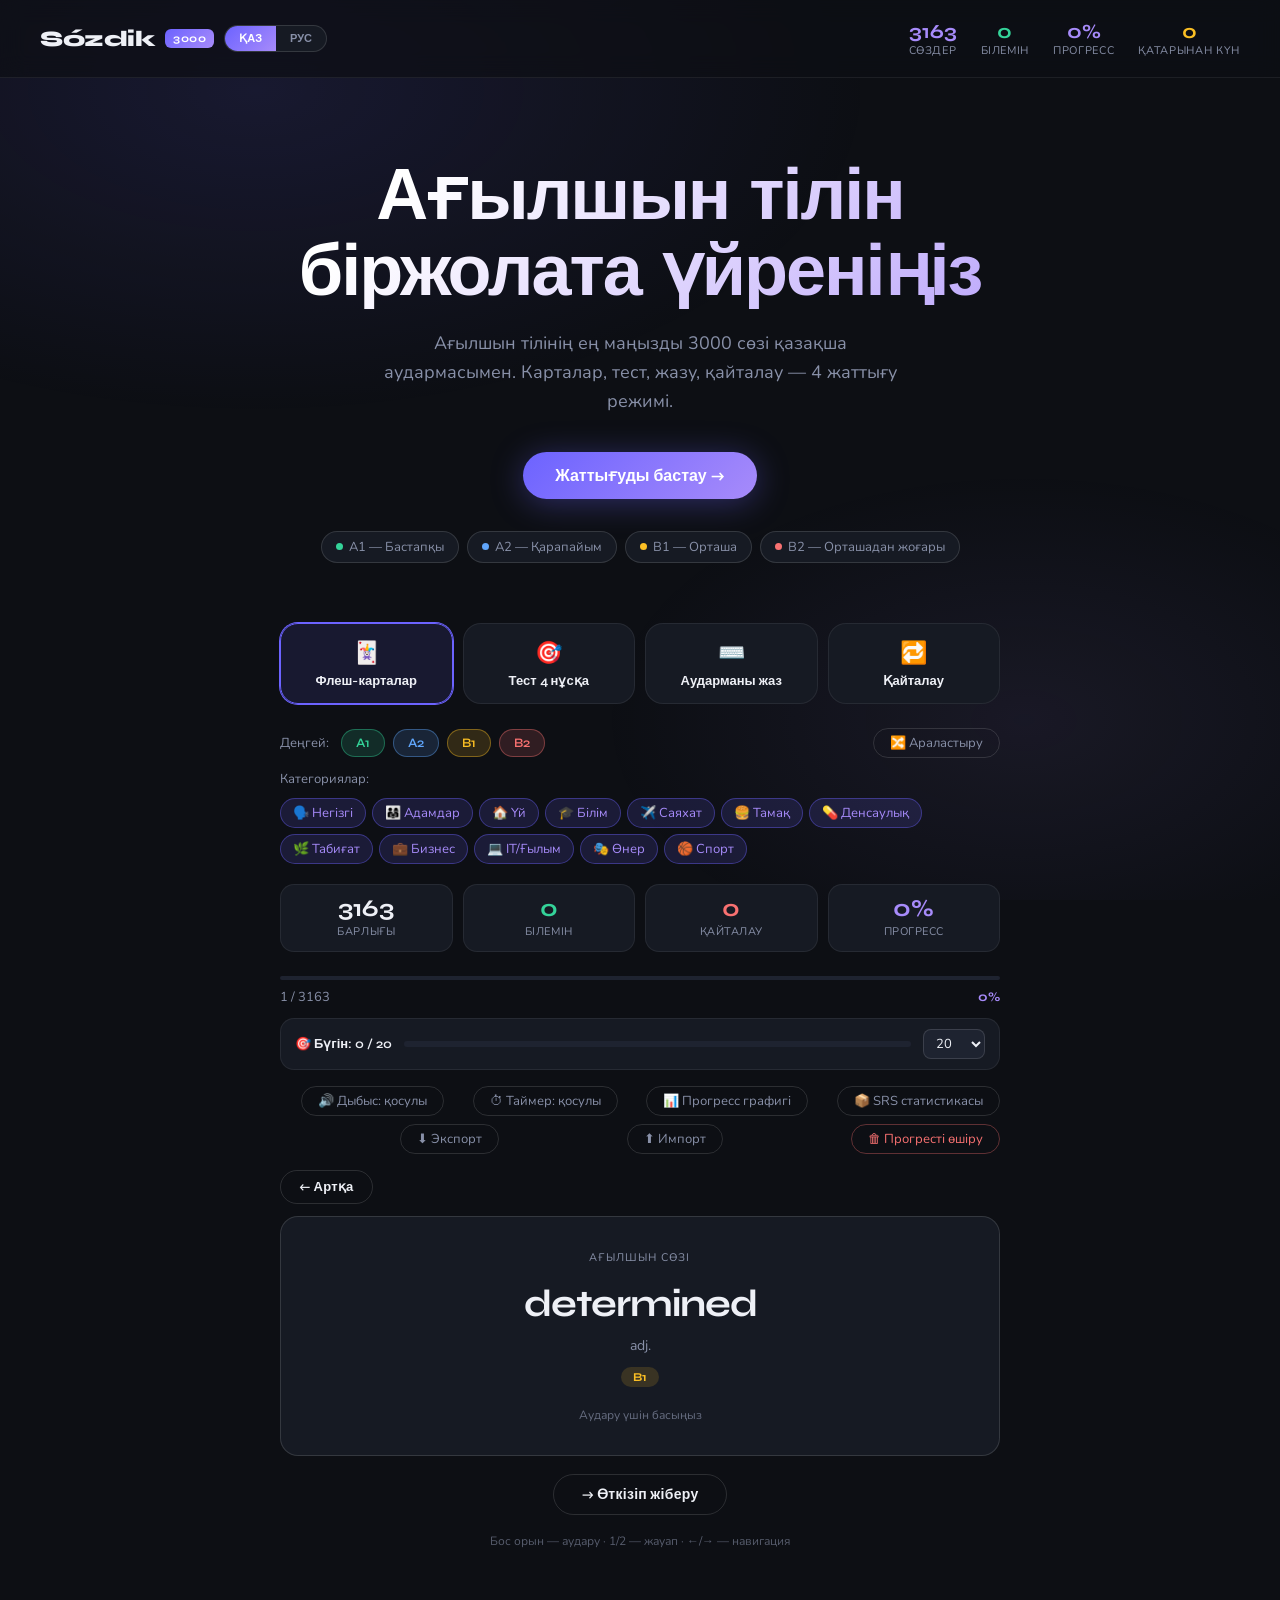
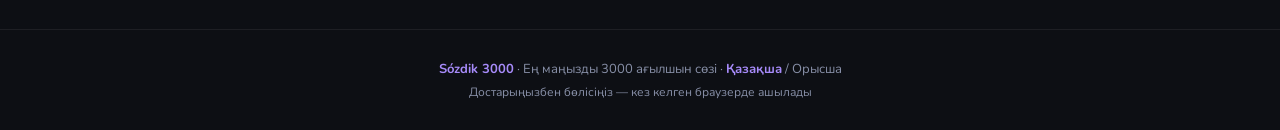
==== index.html @ 192e7ef6 "GitHub Actions CI + SRS статистика - Добавлен CI-workflow (.github/workflows/ci.yml): запуск validat" ====
<!DOCTYPE html>
<html lang="kk">
<head>
<meta charset="UTF-8">
<meta name="viewport" content="width=device-width, initial-scale=1.0">
<title>Sózdik 3000 — Тренажёр английских слов с переводом на казахский и русский</title>
<meta name="description" content="3000 самых важных английских слов с переводом на казахский и русский языки. Бесплатный тренажёр: карточки, тесты, ввод перевода, интервальное повторение. Ағылшын тілін тегін үйреніңіз.">
<meta name="theme-color" content="#0d0f14">
<meta property="og:type" content="website">
<meta property="og:title" content="Sózdik 3000 — тренажёр английских слов">
<meta property="og:description" content="3000 самых важных английских слов с переводом на казахский и русский. Карточки, тесты, ввод, интервальное повторение — бесплатно и в любом браузере.">
<meta property="og:image" content="icons/icon-512.png">
<meta name="twitter:card" content="summary">
<link rel="icon" type="image/svg+xml" href="favicon.svg">
<link rel="apple-touch-icon" href="icons/icon-192.png">
<link rel="manifest" href="manifest.json">
<link rel="preconnect" href="https://fonts.gstatic.com" crossorigin>
<link href="https://fonts.googleapis.com/css2?family=Syne:wght@400;500;600;700;800&family=Nunito:wght@400;500;600;700&display=swap" rel="stylesheet">
<link rel="stylesheet" href="style.css">
</head>
<body>

<header>
  <div style="display:flex;align-items:center;">
    <a href="#" class="logo" onclick="scrollToApp()">
      Sózdik <span class="logo-badge">3000</span>
    </a>
    <div class="lang-switcher">
      <button class="ls-btn active" id="ls-kz" onclick="setAppLang('kz')">ҚАЗ</button>
      <button class="ls-btn" id="ls-ru" onclick="setAppLang('ru')">РУС</button>
    </div>
  </div>
  <div class="header-stats">
    <div class="hstat">
      <div class="hstat-val" id="hs-total">0</div>
      <div class="hstat-label" data-i18n="header_words">Слов</div>
    </div>
    <div class="hstat">
      <div class="hstat-val" style="color:var(--green)" id="hs-known">0</div>
      <div class="hstat-label" data-i18n="header_known">Знаю</div>
    </div>
    <div class="hstat">
      <div class="hstat-val" style="color:var(--accent2)" id="hs-pct">0%</div>
      <div class="hstat-label" data-i18n="header_progress">Прогресс</div>
    </div>
    <div class="hstat">
      <div class="hstat-val" style="color:var(--amber)" id="hs-streak">0🔥</div>
      <div class="hstat-label" data-i18n="header_streak">Дней подряд</div>
    </div>
  </div>
</header>

<section class="hero">
  <h1 data-i18n="hero_title">Выучи английский<br>раз и навсегда</h1>
  <p data-i18n="hero_subtitle">3000 самых важных английских слов с переводом на казахский и русский. Карточки, тесты, ввод, повторение — четыре режима тренировки.</p>
  <a href="#app" class="hero-cta" onclick="document.getElementById('app').scrollIntoView({behavior:'smooth'})" data-i18n="btn_start">
    Начать тренировку →
  </a>
  <div class="hero-chips">
    <div class="chip"><span class="chip-dot" style="background:var(--green)"></span> <span data-i18n="lvl_a1">A1 — Начальный</span></div>
    <div class="chip"><span class="chip-dot" style="background:var(--blue)"></span> <span data-i18n="lvl_a2">A2 — Элементарный</span></div>
    <div class="chip"><span class="chip-dot" style="background:var(--amber)"></span> <span data-i18n="lvl_b1">B1 — Средний</span></div>
    <div class="chip"><span class="chip-dot" style="background:var(--red)"></span> <span data-i18n="lvl_b2">B2 — Выше среднего</span></div>
  </div>
</section>

<div class="app-container" id="app">

  <div class="mode-grid" role="tablist">
    <button class="mode-card active" onclick="setMode('flash')" id="tab-flash" role="tab" aria-selected="true">
      <div class="mode-icon">🃏</div>
      <div class="mode-name" data-i18n="tab_flash">Карточки</div>
    </button>
    <button class="mode-card" onclick="setMode('quiz')" id="tab-quiz" role="tab" aria-selected="false">
      <div class="mode-icon">🎯</div>
      <div class="mode-name" data-i18n="tab_quiz">Тест 4 варианта</div>
    </button>
    <button class="mode-card" onclick="setMode('type')" id="tab-type" role="tab" aria-selected="false">
      <div class="mode-icon">⌨️</div>
      <div class="mode-name" data-i18n="tab_type">Введи перевод</div>
    </button>
    <button class="mode-card" onclick="setMode('review')" id="tab-review" role="tab" aria-selected="false">
      <div class="mode-icon">🔁</div>
      <div class="mode-name" data-i18n="tab_review">Повторение</div>
    </button>
  </div>

  <div class="filter-row" style="margin-bottom: 12px;">
    <span class="filter-label" data-i18n="lbl_level">Уровень:</span>
    <button class="lvl-btn active-A1" id="lbtn-A1" onclick="toggleLevel('A1')">A1</button>
    <button class="lvl-btn active-A2" id="lbtn-A2" onclick="toggleLevel('A2')">A2</button>
    <button class="lvl-btn active-B1" id="lbtn-B1" onclick="toggleLevel('B1')">B1</button>
    <button class="lvl-btn active-B2" id="lbtn-B2" onclick="toggleLevel('B2')">B2</button>
    <button class="shuffle-btn" onclick="shuffleDeck()" data-i18n="btn_shuffle">🔀 Перемешать</button>
  </div>

  <div class="filter-row" id="cat-filters" style="gap:6px">
    <span class="filter-label" data-i18n="lbl_cat" style="width:100%; display:block; margin-bottom: 4px;">Категории:</span>
    <button class="cat-btn active" id="cbtn-cat_core" onclick="toggleCat('cat_core')">🗣️ <span data-i18n="cat_core">Негізгі</span></button>
    <button class="cat-btn active" id="cbtn-cat_people" onclick="toggleCat('cat_people')">👨‍👩‍👧 <span data-i18n="cat_people">Адамдар</span></button>
    <button class="cat-btn active" id="cbtn-cat_home" onclick="toggleCat('cat_home')">🏠 <span data-i18n="cat_home">Үй</span></button>
    <button class="cat-btn active" id="cbtn-cat_edu" onclick="toggleCat('cat_edu')">🎓 <span data-i18n="cat_edu">Білім</span></button>
    <button class="cat-btn active" id="cbtn-cat_travel" onclick="toggleCat('cat_travel')">✈️ <span data-i18n="cat_travel">Саяхат</span></button>
    <button class="cat-btn active" id="cbtn-cat_food" onclick="toggleCat('cat_food')">🍔 <span data-i18n="cat_food">Тамақ</span></button>
    <button class="cat-btn active" id="cbtn-cat_health" onclick="toggleCat('cat_health')">💊 <span data-i18n="cat_health">Здоровье</span></button>
    <button class="cat-btn active" id="cbtn-cat_nature" onclick="toggleCat('cat_nature')">🌿 <span data-i18n="cat_nature">Природа</span></button>
    <button class="cat-btn active" id="cbtn-cat_business" onclick="toggleCat('cat_business')">💼 <span data-i18n="cat_business">Бизнес</span></button>
    <button class="cat-btn active" id="cbtn-cat_tech" onclick="toggleCat('cat_tech')">💻 <span data-i18n="cat_tech">IT</span></button>
    <button class="cat-btn active" id="cbtn-cat_art" onclick="toggleCat('cat_art')">🎭 <span data-i18n="cat_art">Өнер</span></button>
    <button class="cat-btn active" id="cbtn-cat_sport" onclick="toggleCat('cat_sport')">🏀 <span data-i18n="cat_sport">Спорт</span></button>
  </div>

  <div class="stats-bar">
    <div class="stat-box">
      <div class="stat-num" id="s-total">0</div>
      <div class="stat-lbl" data-i18n="stat_total">Всего</div>
    </div>
    <div class="stat-box">
      <div class="stat-num" style="color:var(--green)" id="s-known">0</div>
      <div class="stat-lbl" data-i18n="stat_known">Знаю</div>
    </div>
    <div class="stat-box">
      <div class="stat-num" style="color:var(--red)" id="s-repeat">0</div>
      <div class="stat-lbl" data-i18n="stat_repeat">Повторить</div>
    </div>
    <div class="stat-box">
      <div class="stat-num" style="color:var(--accent2)" id="s-pct">0%</div>
      <div class="stat-lbl" data-i18n="stat_progress">Прогресс</div>
    </div>
  </div>

  <div class="progress-wrap">
    <div class="progress-track"><div class="progress-fill" id="prog" style="width:0%"></div></div>
    <div class="progress-meta">
      <span class="progress-counter" id="counter"></span>
      <span class="progress-pct" id="pct-txt"></span>
    </div>
  </div>

  <div class="goal-bar">
    <span class="goal-label" id="goal-label">🎯 0 / 20</span>
    <div class="goal-track"><div class="goal-fill" id="goal-fill" style="width:0%"></div></div>
    <select class="goal-select" id="goal-select" onchange="setDailyGoal(this.value)">
      <option value="10">10</option>
      <option value="20" selected>20</option>
      <option value="50">50</option>
      <option value="100">100</option>
    </select>
  </div>

  <div style="display:flex;gap:8px;margin-bottom:16px;flex-wrap:wrap;align-items:center">
    <button class="shuffle-btn" onclick="toggleSound()" id="sound-btn">🔊 Звук: вкл</button>
    <button class="shuffle-btn" onclick="toggleTimer()" id="timer-btn">⏱ Таймер: вкл</button>
    <button class="shuffle-btn" onclick="toggleGraph()" id="graph-btn" data-i18n="btn_graph">📊 График прогресса</button>
    <button class="shuffle-btn" onclick="toggleSrsStats()" id="srs-stats-btn" data-i18n="btn_srs_stats">📦 SRS статистика</button>
    <button class="shuffle-btn" onclick="exportProgress()" data-i18n="btn_export">⬇ Экспорт</button>
    <button class="shuffle-btn" onclick="document.getElementById('import-file').click()" data-i18n="btn_import">⬆ Импорт</button>
    <input type="file" id="import-file" accept="application/json,.json" style="display:none" onchange="importProgress(this)">
    <button class="shuffle-btn" onclick="resetProgress()" style="color:var(--red);border-color:rgba(248,113,113,0.35)" data-i18n="btn_reset">🗑 Сбросить прогресс</button>
  </div>

  <div id="srs-stats-area" style="display:none;background:var(--surface);border:1px solid var(--border2);border-radius:var(--card-radius);padding:20px;margin-bottom:16px"></div>

  <div id="graph-area" style="display:none;background:var(--surface);border:1px solid var(--border2);border-radius:var(--card-radius);padding:20px;margin-bottom:16px">
    <div style="font-family:Syne,sans-serif;font-size:15px;font-weight:600;margin-bottom:14px;color:var(--text)" data-i18n="graph_title">📊 График прогресса за 7 дней</div>
    <canvas id="progress-chart" height="120"></canvas>
    <div style="margin-top:14px;display:grid;grid-template-columns:repeat(3,1fr);gap:8px" id="graph-stats"></div>
  </div>

  <div id="main-area" class="fade-up"></div>

</div>

<footer>
  <p><strong>Sózdik 3000</strong> · <span data-i18n="footer_title">3000 самых важных английских слов · Қазақша / Русский</span></p>
  <p style="margin-top:6px;font-size:12px" data-i18n="footer_desc">Делись с друзьями — открывается в любом браузере</p>
</footer>

<script src="data.js"></script>
<script src="app.js"></script>
<script>
// Офлайн-режим (PWA): работает только по https/localhost
if ('serviceWorker' in navigator && location.protocol !== 'file:') {
  navigator.serviceWorker.register('sw.js').catch(() => {});
}
</script>
</body>
</html>
---- style.css ----
:root {
  --bg: #0d0f14;
  --surface: #161a23;
  --surface2: #1e2330;
  --border: rgba(255,255,255,0.07);
  --border2: rgba(255,255,255,0.13);
  --text: #eef0f6;
  --muted: #8890a8;
  --accent: #6c63ff;
  --accent2: #a78bfa;
  --green: #34d399;
  --red: #f87171;
  --amber: #fbbf24;
  --blue: #60a5fa;
  --card-radius: 18px;
}
*, *::before, *::after { box-sizing: border-box; margin: 0; padding: 0; }
html { scroll-behavior: smooth; }
body {
  font-family: 'Nunito', sans-serif;
  background: var(--bg);
  color: var(--text);
  min-height: 100vh;
  overflow-x: hidden;
}

/* BG pattern */
body::before {
  content: '';
  position: fixed;
  inset: 0;
  background:
    radial-gradient(ellipse 80% 60% at 20% 10%, rgba(108,99,255,0.12) 0%, transparent 60%),
    radial-gradient(ellipse 60% 50% at 80% 80%, rgba(167,139,250,0.08) 0%, transparent 55%);
  pointer-events: none;
  z-index: 0;
}

/* HEADER */
header {
  position: relative;
  z-index: 10;
  display: flex;
  align-items: center;
  justify-content: space-between;
  padding: 20px 40px;
  border-bottom: 1px solid var(--border);
  backdrop-filter: blur(12px);
  background: rgba(13,15,20,0.7);
  position: sticky;
  top: 0;
}
.logo {
  font-family: 'Syne', sans-serif;
  font-weight: 800;
  font-size: 22px;
  letter-spacing: -0.5px;
  display: flex;
  align-items: center;
  gap: 10px;
  color: var(--text);
  text-decoration: none;
}
.logo-badge {
  background: linear-gradient(135deg, var(--accent), var(--accent2));
  color: white;
  font-size: 11px;
  font-weight: 700;
  padding: 3px 8px;
  border-radius: 6px;
  letter-spacing: 0.05em;
}
.lang-switcher {
  display: flex;
  background: var(--surface);
  border: 1px solid var(--border2);
  border-radius: 50px;
  overflow: hidden;
  margin-left: 10px;
}
.ls-btn {
  background: transparent;
  border: none;
  color: var(--muted);
  font-family: 'Syne', sans-serif;
  font-size: 11px;
  font-weight: 700;
  padding: 6px 14px;
  cursor: pointer;
  transition: all 0.2s;
}
.ls-btn.active {
  background: linear-gradient(135deg, var(--accent), var(--accent2));
  color: #fff;
}
.header-stats {
  display: flex;
  gap: 24px;
  align-items: center;
}
.hstat {
  text-align: center;
  line-height: 1.2;
}
.hstat-val {
  font-family: 'Syne', sans-serif;
  font-size: 20px;
  font-weight: 700;
  color: var(--accent2);
}
.hstat-label { font-size: 11px; color: var(--muted); text-transform: uppercase; letter-spacing: 0.06em; }

/* HERO */
.hero {
  position: relative;
  z-index: 1;
  text-align: center;
  padding: 80px 24px 60px;
}
.hero h1 {
  font-family: 'Syne', sans-serif;
  font-size: clamp(36px, 7vw, 72px);
  font-weight: 800;
  line-height: 1.05;
  letter-spacing: -2px;
  background: linear-gradient(135deg, #fff 30%, var(--accent2) 100%);
  -webkit-background-clip: text;
  -webkit-text-fill-color: transparent;
  background-clip: text;
  margin-bottom: 20px;
}
.hero p {
  font-size: 18px;
  color: var(--muted);
  max-width: 520px;
  margin: 0 auto 36px;
  line-height: 1.6;
}
.hero-cta {
  display: inline-flex;
  align-items: center;
  gap: 8px;
  background: linear-gradient(135deg, var(--accent), var(--accent2));
  color: white;
  font-family: 'Syne', sans-serif;
  font-weight: 700;
  font-size: 16px;
  padding: 14px 32px;
  border-radius: 50px;
  border: none;
  cursor: pointer;
  transition: transform 0.2s, box-shadow 0.2s;
  text-decoration: none;
  box-shadow: 0 4px 32px rgba(108,99,255,0.35);
}
.hero-cta:hover { transform: translateY(-2px); box-shadow: 0 8px 40px rgba(108,99,255,0.5); }
.hero-chips {
  display: flex;
  justify-content: center;
  gap: 8px;
  flex-wrap: wrap;
  margin-top: 32px;
}
.chip {
  display: inline-flex;
  align-items: center;
  gap: 6px;
  padding: 6px 14px;
  border-radius: 50px;
  border: 1px solid var(--border2);
  font-size: 13px;
  color: var(--muted);
  background: var(--surface);
}
.chip-dot { width: 7px; height: 7px; border-radius: 50%; }

/* MAIN APP */
.app-container {
  position: relative;
  z-index: 1;
  max-width: 760px;
  margin: 0 auto;
  padding: 0 20px 80px;
}

/* MODE SELECTOR */
.mode-grid {
  display: grid;
  grid-template-columns: repeat(4, 1fr);
  gap: 10px;
  margin-bottom: 24px;
}
.mode-card {
  background: var(--surface);
  border: 1px solid var(--border);
  border-radius: var(--card-radius);
  padding: 14px 12px;
  text-align: center;
  cursor: pointer;
  transition: all 0.2s;
  user-select: none;
  font: inherit;
  color: inherit;
}
.mode-card:focus-visible { outline: 2px solid var(--accent); outline-offset: 2px; }
.mode-card:hover { border-color: var(--border2); background: var(--surface2); }
.mode-card.active {
  border-color: var(--accent);
  background: rgba(108,99,255,0.12);
  box-shadow: 0 0 0 1px var(--accent);
}
.mode-icon { font-size: 22px; margin-bottom: 6px; }
.mode-name {
  font-family: 'Syne', sans-serif;
  font-size: 13px;
  font-weight: 600;
  color: var(--text);
  line-height: 1.2;
}

/* FILTERS */
.filter-row {
  display: flex;
  align-items: center;
  gap: 8px;
  flex-wrap: wrap;
  margin-bottom: 20px;
}
.filter-label { font-size: 13px; color: var(--muted); margin-right: 4px; }
.lvl-btn {
  padding: 5px 14px;
  border-radius: 50px;
  border: 1px solid var(--border2);
  font-size: 13px;
  font-weight: 600;
  font-family: 'Syne', sans-serif;
  cursor: pointer;
  background: transparent;
  color: var(--muted);
  transition: all 0.2s;
}
.lvl-btn.active-A1 { background: rgba(52,211,153,0.15); color: var(--green); border-color: rgba(52,211,153,0.4); }
.lvl-btn.active-A2 { background: rgba(96,165,250,0.15); color: var(--blue); border-color: rgba(96,165,250,0.4); }
.lvl-btn.active-B1 { background: rgba(251,191,36,0.15); color: var(--amber); border-color: rgba(251,191,36,0.4); }
.lvl-btn.active-B2 { background: rgba(248,113,113,0.15); color: var(--red); border-color: rgba(248,113,113,0.4); }
.cat-btn {
  padding: 5px 12px;
  border-radius: 50px;
  border: 1px solid var(--border2);
  font-size: 13px;
  font-family: 'Nunito', sans-serif;
  cursor: pointer;
  background: transparent;
  color: var(--muted);
  transition: all 0.2s;
}
.cat-btn.active {
  background: rgba(108,99,255,0.15);
  color: var(--accent2);
  border-color: rgba(108,99,255,0.4);
}
.cat-btn:hover { background: var(--surface2); }

.shuffle-btn {
  margin-left: auto;
  padding: 5px 16px;
  border-radius: 50px;
  border: 1px solid var(--border2);
  font-size: 13px;
  cursor: pointer;
  background: transparent;
  color: var(--muted);
  transition: all 0.2s;
  font-family: 'Nunito', sans-serif;
}
.shuffle-btn:hover { background: var(--surface2); color: var(--text); }

/* PROGRESS */
.progress-wrap { margin-bottom: 12px; }
.progress-track { height: 4px; background: var(--surface2); border-radius: 2px; overflow: hidden; }
.progress-fill { height: 100%; background: linear-gradient(90deg, var(--accent), var(--accent2)); border-radius: 2px; transition: width 0.4s ease; }
.progress-meta { display: flex; justify-content: space-between; align-items: center; margin-top: 8px; }
.progress-counter { font-size: 13px; color: var(--muted); }
.progress-pct { font-family: 'Syne', sans-serif; font-size: 13px; font-weight: 700; color: var(--accent2); }

/* ДНЕВНАЯ ЦЕЛЬ */
.goal-bar {
  display: flex;
  align-items: center;
  gap: 12px;
  background: var(--surface);
  border: 1px solid var(--border);
  border-radius: 14px;
  padding: 10px 14px;
  margin-bottom: 16px;
}
.goal-label {
  font-family: 'Syne', sans-serif;
  font-size: 13px;
  font-weight: 600;
  white-space: nowrap;
}
.goal-track {
  flex: 1;
  height: 6px;
  background: var(--surface2);
  border-radius: 3px;
  overflow: hidden;
}
.goal-fill {
  height: 100%;
  background: linear-gradient(90deg, var(--amber), var(--accent2));
  border-radius: 3px;
  transition: width 0.4s ease;
}
.goal-fill.done { background: linear-gradient(90deg, var(--green), var(--accent2)); }
.goal-select {
  background: var(--surface2);
  border: 1px solid var(--border2);
  border-radius: 8px;
  color: var(--text);
  font-family: 'Nunito', sans-serif;
  font-size: 13px;
  padding: 4px 8px;
  cursor: pointer;
}

/* STATS BAR */
.stats-bar {
  display: grid;
  grid-template-columns: repeat(4, 1fr);
  gap: 10px;
  margin-bottom: 24px;
}
.stat-box {
  background: var(--surface);
  border: 1px solid var(--border);
  border-radius: 14px;
  padding: 12px;
  text-align: center;
}
.stat-num { font-family: 'Syne', sans-serif; font-size: 24px; font-weight: 700; line-height: 1; }
.stat-lbl { font-size: 11px; color: var(--muted); margin-top: 3px; text-transform: uppercase; letter-spacing: 0.05em; }

/* FLASHCARD */
.card-scene { perspective: 1200px; margin-bottom: 18px; min-height: 240px; }
.card-inner {
  position: relative;
  width: 100%;
  min-height: 240px;
  transform-style: preserve-3d;
  transition: transform 0.5s cubic-bezier(.4,0,.2,1);
  cursor: pointer;
}
.card-inner.flipped { transform: rotateY(180deg); }
.card-face {
  position: absolute;
  inset: 0;
  border-radius: var(--card-radius);
  border: 1px solid var(--border2);
  display: flex;
  flex-direction: column;
  align-items: center;
  justify-content: center;
  padding: 36px 32px;
  text-align: center;
  backface-visibility: hidden;
  -webkit-backface-visibility: hidden;
  min-height: 240px;
}
.card-front-face {
  background: var(--surface);
}
.card-back-face {
  background: var(--surface2);
  transform: rotateY(180deg);
}
.card-eyebrow { font-size: 11px; letter-spacing: 0.1em; text-transform: uppercase; color: var(--muted); margin-bottom: 16px; }
.card-word-main { font-family: 'Syne', sans-serif; font-size: 38px; font-weight: 700; color: var(--text); margin-bottom: 10px; letter-spacing: -1px; }
.card-pos-tag { font-size: 14px; color: var(--muted); margin-bottom: 12px; }
.level-pill {
  display: inline-block;
  padding: 3px 12px;
  border-radius: 50px;
  font-size: 12px;
  font-weight: 700;
  font-family: 'Syne', sans-serif;
}
.lp-A1 { background: rgba(52,211,153,0.15); color: var(--green); }
.lp-A2 { background: rgba(96,165,250,0.15); color: var(--blue); }
.lp-B1 { background: rgba(251,191,36,0.15); color: var(--amber); }
.lp-B2 { background: rgba(248,113,113,0.15); color: var(--red); }
.card-hint { font-size: 12px; color: var(--muted); margin-top: 20px; opacity: 0.7; }
.card-translation { font-family: 'Syne', sans-serif; font-size: 30px; font-weight: 600; color: var(--accent2); margin-bottom: 10px; }

/* ACTIONS */
.card-actions { display: flex; gap: 10px; justify-content: center; margin-bottom: 18px; }
.act-btn {
  padding: 11px 28px;
  border-radius: 50px;
  border: 1px solid var(--border2);
  font-family: 'Syne', sans-serif;
  font-size: 14px;
  font-weight: 600;
  cursor: pointer;
  background: transparent;
  color: var(--text);
  transition: all 0.2s;
  letter-spacing: 0.02em;
}
.act-btn:hover { background: var(--surface2); }
.act-btn.btn-know { background: rgba(52,211,153,0.12); color: var(--green); border-color: rgba(52,211,153,0.35); }
.act-btn.btn-know:hover { background: rgba(52,211,153,0.22); }
.act-btn.btn-repeat { background: rgba(248,113,113,0.12); color: var(--red); border-color: rgba(248,113,113,0.35); }
.act-btn.btn-repeat:hover { background: rgba(248,113,113,0.22); }
.act-btn.btn-next { background: rgba(108,99,255,0.15); color: var(--accent2); border-color: rgba(108,99,255,0.4); }
.act-btn.btn-next:hover { background: rgba(108,99,255,0.25); }

/* QUIZ */
.quiz-panel {
  background: var(--surface);
  border: 1px solid var(--border2);
  border-radius: var(--card-radius);
  padding: 32px;
  margin-bottom: 18px;
}
.quiz-eyebrow { font-size: 11px; letter-spacing: 0.1em; text-transform: uppercase; color: var(--muted); margin-bottom: 12px; }
.quiz-q { font-family: 'Syne', sans-serif; font-size: 28px; font-weight: 700; color: var(--text); margin-bottom: 8px; letter-spacing: -0.5px; }
.quiz-meta { font-size: 13px; color: var(--muted); margin-bottom: 28px; }
.quiz-opts { display: grid; grid-template-columns: 1fr 1fr; gap: 10px; }
.opt-btn {
  padding: 14px 18px;
  border-radius: 14px;
  border: 1px solid var(--border2);
  background: var(--surface2);
  color: var(--text);
  font-size: 15px;
  font-family: 'Nunito', sans-serif;
  cursor: pointer;
  text-align: left;
  transition: all 0.18s;
  line-height: 1.3;
}
.opt-btn:hover:not([disabled]) { border-color: var(--accent); background: rgba(108,99,255,0.1); }
.opt-btn.correct { background: rgba(52,211,153,0.15); border-color: var(--green); color: var(--green); }
.opt-btn.wrong { background: rgba(248,113,113,0.15); border-color: var(--red); color: var(--red); }
.opt-btn[disabled] { cursor: default; }

/* TYPE */
.type-panel {
  background: var(--surface);
  border: 1px solid var(--border2);
  border-radius: var(--card-radius);
  padding: 32px;
  margin-bottom: 18px;
  text-align: center;
}
.type-input {
  width: 100%;
  padding: 14px 20px;
  border-radius: 14px;
  border: 1px solid var(--border2);
  background: var(--surface2);
  color: var(--text);
  font-size: 18px;
  font-family: 'Syne', sans-serif;
  font-weight: 600;
  text-align: center;
  outline: none;
  transition: border-color 0.2s;
  margin-top: 20px;
}
.type-input:focus { border-color: var(--accent); }
.type-input:disabled { opacity: 0.6; cursor: default; }
.type-feedback { margin-top: 14px; font-size: 16px; font-weight: 600; min-height: 24px; font-family: 'Syne', sans-serif; }

/* RESULTS */
.result-panel {
  background: var(--surface);
  border: 1px solid var(--border2);
  border-radius: var(--card-radius);
  padding: 48px 32px;
  text-align: center;
  margin-bottom: 18px;
}
.result-score {
  font-family: 'Syne', sans-serif;
  font-size: 72px;
  font-weight: 800;
  background: linear-gradient(135deg, var(--green), var(--accent2));
  -webkit-background-clip: text;
  -webkit-text-fill-color: transparent;
  background-clip: text;
  line-height: 1;
  margin-bottom: 8px;
}
.result-title { font-family: 'Syne', sans-serif; font-size: 22px; font-weight: 700; margin-bottom: 8px; }
.result-sub { color: var(--muted); font-size: 15px; margin-bottom: 28px; }

/* EMPTY */
.empty-state { text-align: center; padding: 60px 20px; color: var(--muted); font-size: 16px; }

/* Подсказка клавиатурных сокращений (скрыта на сенсорных устройствах) */
.kbd-hint { text-align: center; font-size: 12px; color: var(--muted); opacity: 0.6; margin-top: 4px; }
@media (hover: none) { .kbd-hint { display: none; } }

/* FOOTER */
footer {
  position: relative;
  z-index: 1;
  text-align: center;
  padding: 30px;
  border-top: 1px solid var(--border);
  color: var(--muted);
  font-size: 13px;
}
footer strong { color: var(--accent2); }

/* RESPONSIVE */
@media(max-width: 600px) {
  header { padding: 14px 20px; flex-wrap: wrap; gap: 12px; justify-content: center; }
  .header-stats { gap: 14px; width: 100%; justify-content: center; }
  .hstat-val { font-size: 16px; }
  .hero { padding: 48px 20px 40px; }
  .mode-grid { grid-template-columns: repeat(2,1fr); }
  .quiz-opts { grid-template-columns: 1fr; }
  .stats-bar { grid-template-columns: repeat(2,1fr); }
  .card-word-main { font-size: 28px; }
  .quiz-q { font-size: 22px; }
}

/* SRS STATISTICS PANEL */
.srs-title {
  font-family: 'Syne', sans-serif;
  font-size: 15px;
  font-weight: 600;
  margin-bottom: 16px;
  color: var(--text);
}
.srs-boxes { display: flex; flex-direction: column; gap: 7px; margin-bottom: 18px; }
.srs-box-row { display: grid; grid-template-columns: 220px 1fr 48px; align-items: center; gap: 10px; }
.srs-box-label { font-size: 12px; color: var(--muted); white-space: nowrap; overflow: hidden; text-overflow: ellipsis; }
.srs-box-bar-wrap { background: rgba(255,255,255,0.06); border-radius: 4px; height: 8px; overflow: hidden; }
.srs-box-bar { height: 100%; border-radius: 4px; transition: width 0.5s ease; }
.srs-box-count { font-size: 12px; font-weight: 600; text-align: right; font-family: 'Syne', sans-serif; }
.srs-grid { display: grid; grid-template-columns: 1fr auto; gap: 16px; align-items: start; }
.srs-section { background: var(--surface2); border-radius: 10px; padding: 14px; }
.srs-section-title { font-size: 11px; text-transform: uppercase; letter-spacing: 0.07em; color: var(--muted); margin-bottom: 10px; }
.srs-due-row { display: flex; gap: 12px; }
.srs-due-cell { text-align: center; flex: 1; }
.srs-due-num { font-family: 'Syne', sans-serif; font-size: 22px; font-weight: 700; line-height: 1; }
.srs-due-lbl { font-size: 11px; color: var(--muted); margin-top: 3px; }
.srs-velocity { display: flex; align-items: baseline; gap: 6px; margin-top: 4px; }
.srs-vel-num { font-family: 'Syne', sans-serif; font-size: 32px; font-weight: 800; color: var(--accent2); line-height: 1; }
.srs-vel-unit { font-size: 13px; color: var(--muted); }
@media(max-width: 600px) {
  .srs-box-row { grid-template-columns: 140px 1fr 40px; }
  .srs-grid { grid-template-columns: 1fr; }
}

/* Animations */
@keyframes fadeUp {
  from { opacity: 0; transform: translateY(16px); }
  to { opacity: 1; transform: translateY(0); }
}
.fade-up { animation: fadeUp 0.4s ease both; }
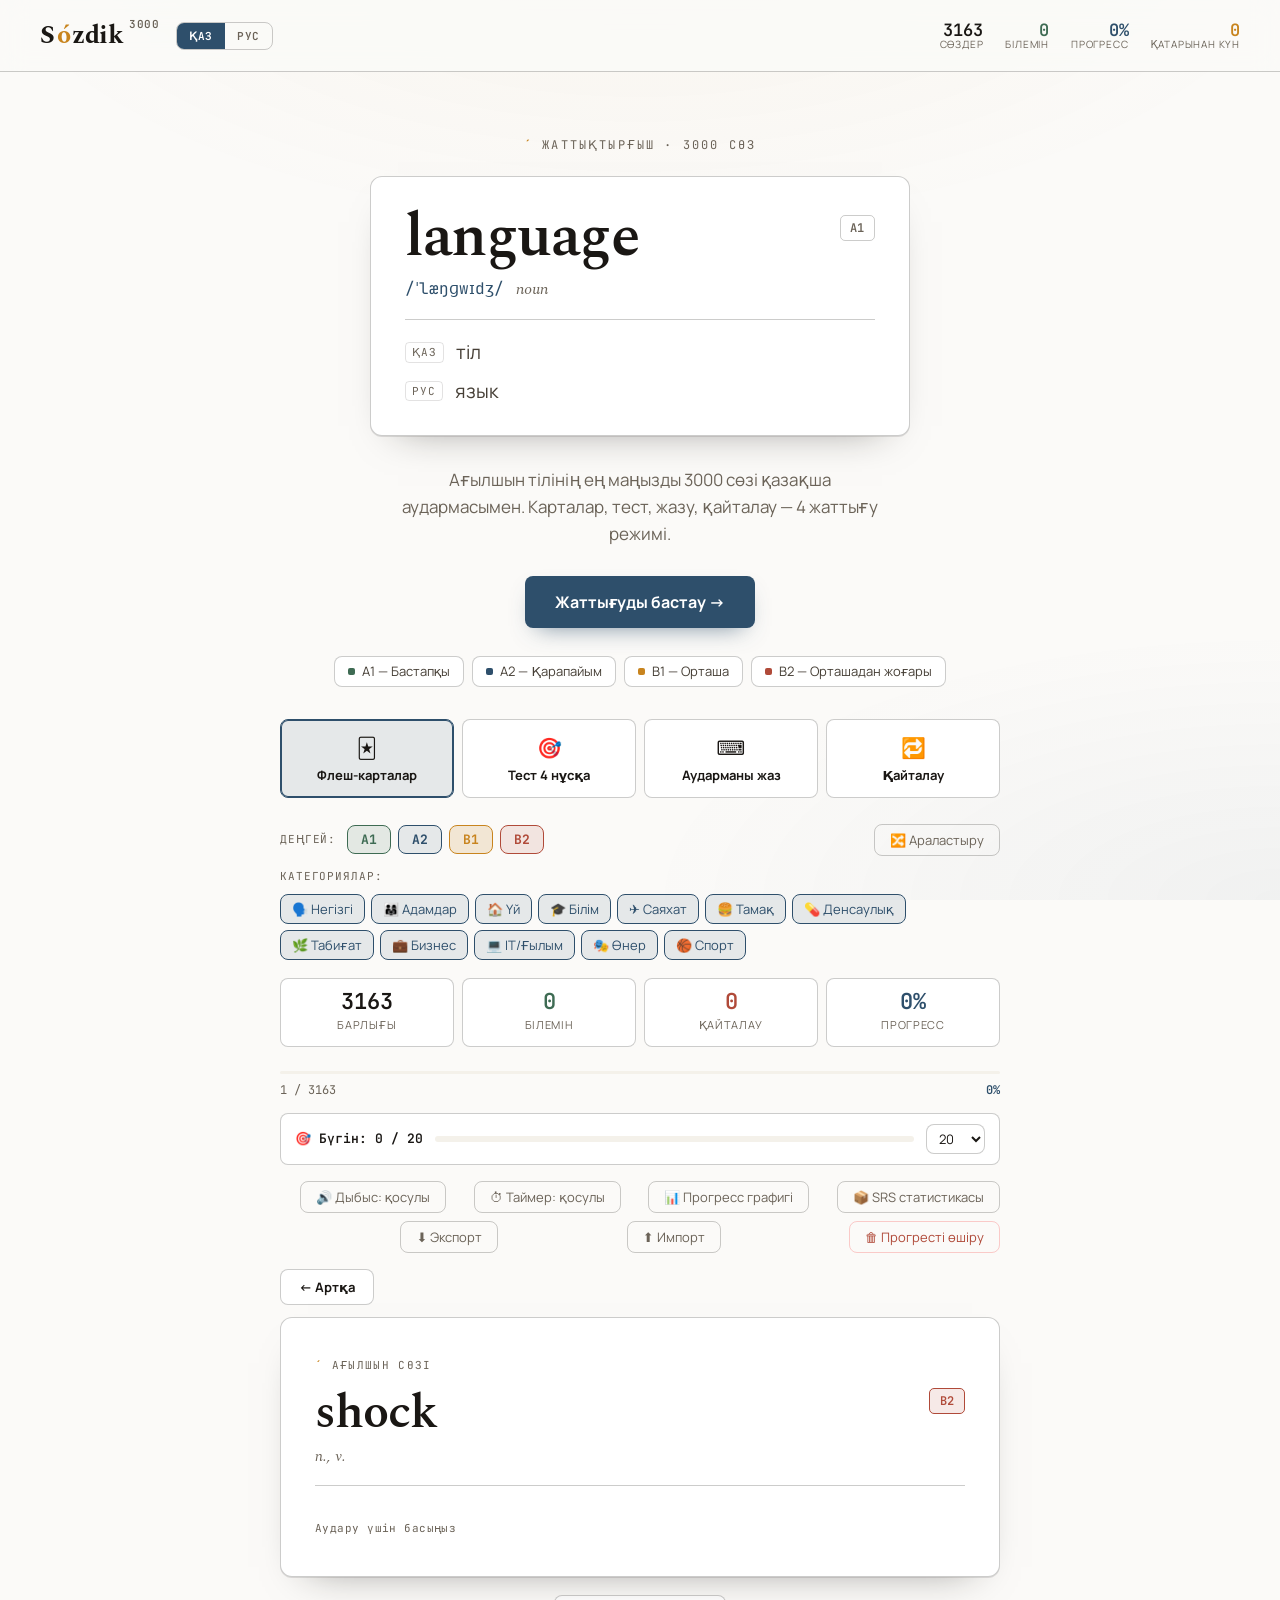
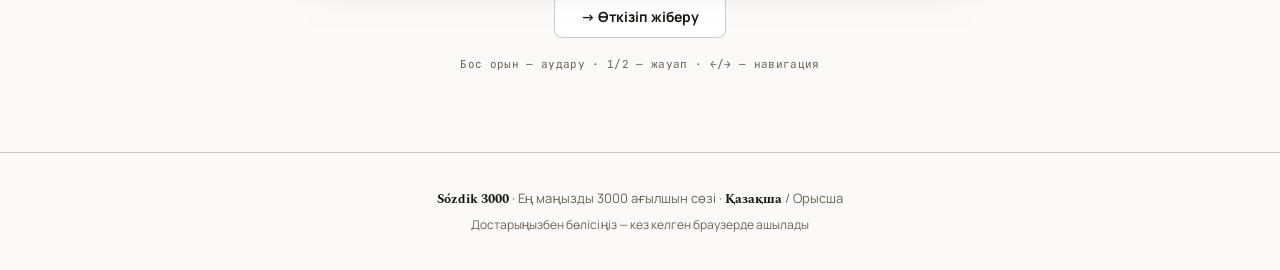
==== commit 8e363e4e: "Редизайн «The Lexicon»: светлый редакционный словарь Полный визуальный пересмотр в направлении совре" ====
--- a/index.html
+++ b/index.html
@@ -5,7 +5,7 @@
 <meta name="viewport" content="width=device-width, initial-scale=1.0">
 <title>Sózdik 3000 — Тренажёр английских слов с переводом на казахский и русский</title>
 <meta name="description" content="3000 самых важных английских слов с переводом на казахский и русский языки. Бесплатный тренажёр: карточки, тесты, ввод перевода, интервальное повторение. Ағылшын тілін тегін үйреніңіз.">
-<meta name="theme-color" content="#0d0f14">
+<meta name="theme-color" content="#FBFAF8">
 <meta property="og:type" content="website">
 <meta property="og:title" content="Sózdik 3000 — тренажёр английских слов">
 <meta property="og:description" content="3000 самых важных английских слов с переводом на казахский и русский. Карточки, тесты, ввод, интервальное повторение — бесплатно и в любом браузере.">
@@ -15,7 +15,7 @@
 <link rel="apple-touch-icon" href="icons/icon-192.png">
 <link rel="manifest" href="manifest.json">
 <link rel="preconnect" href="https://fonts.gstatic.com" crossorigin>
-<link href="https://fonts.googleapis.com/css2?family=Syne:wght@400;500;600;700;800&family=Nunito:wght@400;500;600;700&display=swap" rel="stylesheet">
+<link href="https://fonts.googleapis.com/css2?family=Spectral:ital,wght@0,400;0,500;0,600;0,700;1,400;1,500&family=Manrope:wght@400;500;600;700;800&family=JetBrains+Mono:wght@400;500;600&display=swap" rel="stylesheet">
 <link rel="stylesheet" href="style.css">
 </head>
 <body>
@@ -23,7 +23,7 @@
 <header>
   <div style="display:flex;align-items:center;">
     <a href="#" class="logo" onclick="scrollToApp()">
-      Sózdik <span class="logo-badge">3000</span>
+      S<span class="o-acute">ó</span>zdik<span class="logo-badge">3000</span>
     </a>
     <div class="lang-switcher">
       <button class="ls-btn active" id="ls-kz" onclick="setAppLang('kz')">ҚАЗ</button>
@@ -51,16 +51,31 @@
 </header>
 
 <section class="hero">
-  <h1 data-i18n="hero_title">Выучи английский<br>раз и навсегда</h1>
-  <p data-i18n="hero_subtitle">3000 самых важных английских слов с переводом на казахский и русский. Карточки, тесты, ввод, повторение — четыре режима тренировки.</p>
+  <div class="hero-eyebrow" data-i18n="hero_eyebrow">тренажёр · 3000 слов</div>
+  <article class="entry hero-entry" id="hero-entry">
+    <div class="entry-head">
+      <h1 class="entry-word" id="he-word">language</h1>
+      <span class="entry-level" id="he-level">A1</span>
+    </div>
+    <div class="entry-pron">
+      <span class="entry-ipa" id="he-ipa">/ˈlæŋɡwɪdʒ/</span>
+      <span class="entry-pos" id="he-pos">noun</span>
+    </div>
+    <div class="entry-rule"></div>
+    <ol class="entry-senses" id="he-senses">
+      <li><span class="sense-lang">қаз</span> тіл</li>
+      <li><span class="sense-lang">рус</span> язык</li>
+    </ol>
+  </article>
+  <p class="hero-lede" data-i18n="hero_subtitle">3000 самых важных английских слов с переводом на казахский и русский. Карточки, тесты, ввод, повторение — четыре режима тренировки.</p>
   <a href="#app" class="hero-cta" onclick="document.getElementById('app').scrollIntoView({behavior:'smooth'})" data-i18n="btn_start">
     Начать тренировку →
   </a>
   <div class="hero-chips">
-    <div class="chip"><span class="chip-dot" style="background:var(--green)"></span> <span data-i18n="lvl_a1">A1 — Начальный</span></div>
-    <div class="chip"><span class="chip-dot" style="background:var(--blue)"></span> <span data-i18n="lvl_a2">A2 — Элементарный</span></div>
+    <div class="chip"><span class="chip-dot" style="background:var(--forest)"></span> <span data-i18n="lvl_a1">A1 — Начальный</span></div>
+    <div class="chip"><span class="chip-dot" style="background:var(--indigo)"></span> <span data-i18n="lvl_a2">A2 — Элементарный</span></div>
     <div class="chip"><span class="chip-dot" style="background:var(--amber)"></span> <span data-i18n="lvl_b1">B1 — Средний</span></div>
-    <div class="chip"><span class="chip-dot" style="background:var(--red)"></span> <span data-i18n="lvl_b2">B2 — Выше среднего</span></div>
+    <div class="chip"><span class="chip-dot" style="background:var(--brick)"></span> <span data-i18n="lvl_b2">B2 — Выше среднего</span></div>
   </div>
 </section>
 
--- a/style.css
+++ b/style.css
@@ -1,566 +1,683 @@
-:root {
-  --bg: #0d0f14;
-  --surface: #161a23;
-  --surface2: #1e2330;
-  --border: rgba(255,255,255,0.07);
-  --border2: rgba(255,255,255,0.13);
-  --text: #eef0f6;
-  --muted: #8890a8;
-  --accent: #6c63ff;
-  --accent2: #a78bfa;
-  --green: #34d399;
-  --red: #f87171;
-  --amber: #fbbf24;
-  --blue: #60a5fa;
-  --card-radius: 18px;
-}
-*, *::before, *::after { box-sizing: border-box; margin: 0; padding: 0; }
-html { scroll-behavior: smooth; }
-body {
-  font-family: 'Nunito', sans-serif;
-  background: var(--bg);
-  color: var(--text);
-  min-height: 100vh;
-  overflow-x: hidden;
-}
-
-/* BG pattern */
-body::before {
-  content: '';
-  position: fixed;
-  inset: 0;
-  background:
-    radial-gradient(ellipse 80% 60% at 20% 10%, rgba(108,99,255,0.12) 0%, transparent 60%),
-    radial-gradient(ellipse 60% 50% at 80% 80%, rgba(167,139,250,0.08) 0%, transparent 55%);
-  pointer-events: none;
-  z-index: 0;
-}
-
-/* HEADER */
-header {
-  position: relative;
-  z-index: 10;
-  display: flex;
-  align-items: center;
-  justify-content: space-between;
-  padding: 20px 40px;
-  border-bottom: 1px solid var(--border);
-  backdrop-filter: blur(12px);
-  background: rgba(13,15,20,0.7);
-  position: sticky;
-  top: 0;
-}
-.logo {
-  font-family: 'Syne', sans-serif;
-  font-weight: 800;
-  font-size: 22px;
-  letter-spacing: -0.5px;
-  display: flex;
-  align-items: center;
-  gap: 10px;
-  color: var(--text);
-  text-decoration: none;
-}
-.logo-badge {
-  background: linear-gradient(135deg, var(--accent), var(--accent2));
-  color: white;
-  font-size: 11px;
-  font-weight: 700;
-  padding: 3px 8px;
-  border-radius: 6px;
-  letter-spacing: 0.05em;
-}
-.lang-switcher {
-  display: flex;
-  background: var(--surface);
-  border: 1px solid var(--border2);
-  border-radius: 50px;
-  overflow: hidden;
-  margin-left: 10px;
-}
-.ls-btn {
-  background: transparent;
-  border: none;
-  color: var(--muted);
-  font-family: 'Syne', sans-serif;
-  font-size: 11px;
-  font-weight: 700;
-  padding: 6px 14px;
-  cursor: pointer;
-  transition: all 0.2s;
-}
-.ls-btn.active {
-  background: linear-gradient(135deg, var(--accent), var(--accent2));
-  color: #fff;
-}
-.header-stats {
-  display: flex;
-  gap: 24px;
-  align-items: center;
-}
-.hstat {
-  text-align: center;
-  line-height: 1.2;
-}
-.hstat-val {
-  font-family: 'Syne', sans-serif;
-  font-size: 20px;
-  font-weight: 700;
-  color: var(--accent2);
-}
-.hstat-label { font-size: 11px; color: var(--muted); text-transform: uppercase; letter-spacing: 0.06em; }
-
-/* HERO */
-.hero {
-  position: relative;
-  z-index: 1;
-  text-align: center;
-  padding: 80px 24px 60px;
-}
-.hero h1 {
-  font-family: 'Syne', sans-serif;
-  font-size: clamp(36px, 7vw, 72px);
-  font-weight: 800;
-  line-height: 1.05;
-  letter-spacing: -2px;
-  background: linear-gradient(135deg, #fff 30%, var(--accent2) 100%);
-  -webkit-background-clip: text;
-  -webkit-text-fill-color: transparent;
-  background-clip: text;
-  margin-bottom: 20px;
-}
-.hero p {
-  font-size: 18px;
-  color: var(--muted);
-  max-width: 520px;
-  margin: 0 auto 36px;
-  line-height: 1.6;
-}
-.hero-cta {
-  display: inline-flex;
-  align-items: center;
-  gap: 8px;
-  background: linear-gradient(135deg, var(--accent), var(--accent2));
-  color: white;
-  font-family: 'Syne', sans-serif;
-  font-weight: 700;
-  font-size: 16px;
-  padding: 14px 32px;
-  border-radius: 50px;
-  border: none;
-  cursor: pointer;
-  transition: transform 0.2s, box-shadow 0.2s;
-  text-decoration: none;
-  box-shadow: 0 4px 32px rgba(108,99,255,0.35);
-}
-.hero-cta:hover { transform: translateY(-2px); box-shadow: 0 8px 40px rgba(108,99,255,0.5); }
-.hero-chips {
-  display: flex;
-  justify-content: center;
-  gap: 8px;
-  flex-wrap: wrap;
-  margin-top: 32px;
-}
-.chip {
-  display: inline-flex;
-  align-items: center;
-  gap: 6px;
-  padding: 6px 14px;
-  border-radius: 50px;
-  border: 1px solid var(--border2);
-  font-size: 13px;
-  color: var(--muted);
-  background: var(--surface);
-}
-.chip-dot { width: 7px; height: 7px; border-radius: 50%; }
-
-/* MAIN APP */
-.app-container {
-  position: relative;
-  z-index: 1;
-  max-width: 760px;
-  margin: 0 auto;
-  padding: 0 20px 80px;
-}
-
-/* MODE SELECTOR */
-.mode-grid {
-  display: grid;
-  grid-template-columns: repeat(4, 1fr);
-  gap: 10px;
-  margin-bottom: 24px;
-}
-.mode-card {
-  background: var(--surface);
-  border: 1px solid var(--border);
-  border-radius: var(--card-radius);
-  padding: 14px 12px;
-  text-align: center;
-  cursor: pointer;
-  transition: all 0.2s;
-  user-select: none;
-  font: inherit;
-  color: inherit;
-}
-.mode-card:focus-visible { outline: 2px solid var(--accent); outline-offset: 2px; }
-.mode-card:hover { border-color: var(--border2); background: var(--surface2); }
-.mode-card.active {
-  border-color: var(--accent);
-  background: rgba(108,99,255,0.12);
-  box-shadow: 0 0 0 1px var(--accent);
-}
-.mode-icon { font-size: 22px; margin-bottom: 6px; }
-.mode-name {
-  font-family: 'Syne', sans-serif;
-  font-size: 13px;
-  font-weight: 600;
-  color: var(--text);
-  line-height: 1.2;
-}
-
-/* FILTERS */
-.filter-row {
-  display: flex;
-  align-items: center;
-  gap: 8px;
-  flex-wrap: wrap;
-  margin-bottom: 20px;
-}
-.filter-label { font-size: 13px; color: var(--muted); margin-right: 4px; }
-.lvl-btn {
-  padding: 5px 14px;
-  border-radius: 50px;
-  border: 1px solid var(--border2);
-  font-size: 13px;
-  font-weight: 600;
-  font-family: 'Syne', sans-serif;
-  cursor: pointer;
-  background: transparent;
-  color: var(--muted);
-  transition: all 0.2s;
-}
-.lvl-btn.active-A1 { background: rgba(52,211,153,0.15); color: var(--green); border-color: rgba(52,211,153,0.4); }
-.lvl-btn.active-A2 { background: rgba(96,165,250,0.15); color: var(--blue); border-color: rgba(96,165,250,0.4); }
-.lvl-btn.active-B1 { background: rgba(251,191,36,0.15); color: var(--amber); border-color: rgba(251,191,36,0.4); }
-.lvl-btn.active-B2 { background: rgba(248,113,113,0.15); color: var(--red); border-color: rgba(248,113,113,0.4); }
-.cat-btn {
-  padding: 5px 12px;
-  border-radius: 50px;
-  border: 1px solid var(--border2);
-  font-size: 13px;
-  font-family: 'Nunito', sans-serif;
-  cursor: pointer;
-  background: transparent;
-  color: var(--muted);
-  transition: all 0.2s;
-}
-.cat-btn.active {
-  background: rgba(108,99,255,0.15);
-  color: var(--accent2);
-  border-color: rgba(108,99,255,0.4);
-}
-.cat-btn:hover { background: var(--surface2); }
-
-.shuffle-btn {
-  margin-left: auto;
-  padding: 5px 16px;
-  border-radius: 50px;
-  border: 1px solid var(--border2);
-  font-size: 13px;
-  cursor: pointer;
-  background: transparent;
-  color: var(--muted);
-  transition: all 0.2s;
-  font-family: 'Nunito', sans-serif;
-}
-.shuffle-btn:hover { background: var(--surface2); color: var(--text); }
-
-/* PROGRESS */
-.progress-wrap { margin-bottom: 12px; }
-.progress-track { height: 4px; background: var(--surface2); border-radius: 2px; overflow: hidden; }
-.progress-fill { height: 100%; background: linear-gradient(90deg, var(--accent), var(--accent2)); border-radius: 2px; transition: width 0.4s ease; }
-.progress-meta { display: flex; justify-content: space-between; align-items: center; margin-top: 8px; }
-.progress-counter { font-size: 13px; color: var(--muted); }
-.progress-pct { font-family: 'Syne', sans-serif; font-size: 13px; font-weight: 700; color: var(--accent2); }
-
-/* ДНЕВНАЯ ЦЕЛЬ */
-.goal-bar {
-  display: flex;
-  align-items: center;
-  gap: 12px;
-  background: var(--surface);
-  border: 1px solid var(--border);
-  border-radius: 14px;
-  padding: 10px 14px;
-  margin-bottom: 16px;
-}
-.goal-label {
-  font-family: 'Syne', sans-serif;
-  font-size: 13px;
-  font-weight: 600;
-  white-space: nowrap;
-}
-.goal-track {
-  flex: 1;
-  height: 6px;
-  background: var(--surface2);
-  border-radius: 3px;
-  overflow: hidden;
-}
-.goal-fill {
-  height: 100%;
-  background: linear-gradient(90deg, var(--amber), var(--accent2));
-  border-radius: 3px;
-  transition: width 0.4s ease;
-}
-.goal-fill.done { background: linear-gradient(90deg, var(--green), var(--accent2)); }
-.goal-select {
-  background: var(--surface2);
-  border: 1px solid var(--border2);
-  border-radius: 8px;
-  color: var(--text);
-  font-family: 'Nunito', sans-serif;
-  font-size: 13px;
-  padding: 4px 8px;
-  cursor: pointer;
-}
-
-/* STATS BAR */
-.stats-bar {
-  display: grid;
-  grid-template-columns: repeat(4, 1fr);
-  gap: 10px;
-  margin-bottom: 24px;
-}
-.stat-box {
-  background: var(--surface);
-  border: 1px solid var(--border);
-  border-radius: 14px;
-  padding: 12px;
-  text-align: center;
-}
-.stat-num { font-family: 'Syne', sans-serif; font-size: 24px; font-weight: 700; line-height: 1; }
-.stat-lbl { font-size: 11px; color: var(--muted); margin-top: 3px; text-transform: uppercase; letter-spacing: 0.05em; }
-
-/* FLASHCARD */
-.card-scene { perspective: 1200px; margin-bottom: 18px; min-height: 240px; }
-.card-inner {
-  position: relative;
-  width: 100%;
-  min-height: 240px;
-  transform-style: preserve-3d;
-  transition: transform 0.5s cubic-bezier(.4,0,.2,1);
-  cursor: pointer;
-}
-.card-inner.flipped { transform: rotateY(180deg); }
-.card-face {
-  position: absolute;
-  inset: 0;
-  border-radius: var(--card-radius);
-  border: 1px solid var(--border2);
-  display: flex;
-  flex-direction: column;
-  align-items: center;
-  justify-content: center;
-  padding: 36px 32px;
-  text-align: center;
-  backface-visibility: hidden;
-  -webkit-backface-visibility: hidden;
-  min-height: 240px;
-}
-.card-front-face {
-  background: var(--surface);
-}
-.card-back-face {
-  background: var(--surface2);
-  transform: rotateY(180deg);
-}
-.card-eyebrow { font-size: 11px; letter-spacing: 0.1em; text-transform: uppercase; color: var(--muted); margin-bottom: 16px; }
-.card-word-main { font-family: 'Syne', sans-serif; font-size: 38px; font-weight: 700; color: var(--text); margin-bottom: 10px; letter-spacing: -1px; }
-.card-pos-tag { font-size: 14px; color: var(--muted); margin-bottom: 12px; }
-.level-pill {
-  display: inline-block;
-  padding: 3px 12px;
-  border-radius: 50px;
-  font-size: 12px;
-  font-weight: 700;
-  font-family: 'Syne', sans-serif;
-}
-.lp-A1 { background: rgba(52,211,153,0.15); color: var(--green); }
-.lp-A2 { background: rgba(96,165,250,0.15); color: var(--blue); }
-.lp-B1 { background: rgba(251,191,36,0.15); color: var(--amber); }
-.lp-B2 { background: rgba(248,113,113,0.15); color: var(--red); }
-.card-hint { font-size: 12px; color: var(--muted); margin-top: 20px; opacity: 0.7; }
-.card-translation { font-family: 'Syne', sans-serif; font-size: 30px; font-weight: 600; color: var(--accent2); margin-bottom: 10px; }
-
-/* ACTIONS */
-.card-actions { display: flex; gap: 10px; justify-content: center; margin-bottom: 18px; }
-.act-btn {
-  padding: 11px 28px;
-  border-radius: 50px;
-  border: 1px solid var(--border2);
-  font-family: 'Syne', sans-serif;
-  font-size: 14px;
-  font-weight: 600;
-  cursor: pointer;
-  background: transparent;
-  color: var(--text);
-  transition: all 0.2s;
-  letter-spacing: 0.02em;
-}
-.act-btn:hover { background: var(--surface2); }
-.act-btn.btn-know { background: rgba(52,211,153,0.12); color: var(--green); border-color: rgba(52,211,153,0.35); }
-.act-btn.btn-know:hover { background: rgba(52,211,153,0.22); }
-.act-btn.btn-repeat { background: rgba(248,113,113,0.12); color: var(--red); border-color: rgba(248,113,113,0.35); }
-.act-btn.btn-repeat:hover { background: rgba(248,113,113,0.22); }
-.act-btn.btn-next { background: rgba(108,99,255,0.15); color: var(--accent2); border-color: rgba(108,99,255,0.4); }
-.act-btn.btn-next:hover { background: rgba(108,99,255,0.25); }
-
-/* QUIZ */
-.quiz-panel {
-  background: var(--surface);
-  border: 1px solid var(--border2);
-  border-radius: var(--card-radius);
-  padding: 32px;
-  margin-bottom: 18px;
-}
-.quiz-eyebrow { font-size: 11px; letter-spacing: 0.1em; text-transform: uppercase; color: var(--muted); margin-bottom: 12px; }
-.quiz-q { font-family: 'Syne', sans-serif; font-size: 28px; font-weight: 700; color: var(--text); margin-bottom: 8px; letter-spacing: -0.5px; }
-.quiz-meta { font-size: 13px; color: var(--muted); margin-bottom: 28px; }
-.quiz-opts { display: grid; grid-template-columns: 1fr 1fr; gap: 10px; }
-.opt-btn {
-  padding: 14px 18px;
-  border-radius: 14px;
-  border: 1px solid var(--border2);
-  background: var(--surface2);
-  color: var(--text);
-  font-size: 15px;
-  font-family: 'Nunito', sans-serif;
-  cursor: pointer;
-  text-align: left;
-  transition: all 0.18s;
-  line-height: 1.3;
-}
-.opt-btn:hover:not([disabled]) { border-color: var(--accent); background: rgba(108,99,255,0.1); }
-.opt-btn.correct { background: rgba(52,211,153,0.15); border-color: var(--green); color: var(--green); }
-.opt-btn.wrong { background: rgba(248,113,113,0.15); border-color: var(--red); color: var(--red); }
-.opt-btn[disabled] { cursor: default; }
-
-/* TYPE */
-.type-panel {
-  background: var(--surface);
-  border: 1px solid var(--border2);
-  border-radius: var(--card-radius);
-  padding: 32px;
-  margin-bottom: 18px;
-  text-align: center;
-}
-.type-input {
-  width: 100%;
-  padding: 14px 20px;
-  border-radius: 14px;
-  border: 1px solid var(--border2);
-  background: var(--surface2);
-  color: var(--text);
-  font-size: 18px;
-  font-family: 'Syne', sans-serif;
-  font-weight: 600;
-  text-align: center;
-  outline: none;
-  transition: border-color 0.2s;
-  margin-top: 20px;
-}
-.type-input:focus { border-color: var(--accent); }
-.type-input:disabled { opacity: 0.6; cursor: default; }
-.type-feedback { margin-top: 14px; font-size: 16px; font-weight: 600; min-height: 24px; font-family: 'Syne', sans-serif; }
-
-/* RESULTS */
-.result-panel {
-  background: var(--surface);
-  border: 1px solid var(--border2);
-  border-radius: var(--card-radius);
-  padding: 48px 32px;
-  text-align: center;
-  margin-bottom: 18px;
-}
-.result-score {
-  font-family: 'Syne', sans-serif;
-  font-size: 72px;
-  font-weight: 800;
-  background: linear-gradient(135deg, var(--green), var(--accent2));
-  -webkit-background-clip: text;
-  -webkit-text-fill-color: transparent;
-  background-clip: text;
-  line-height: 1;
-  margin-bottom: 8px;
-}
-.result-title { font-family: 'Syne', sans-serif; font-size: 22px; font-weight: 700; margin-bottom: 8px; }
-.result-sub { color: var(--muted); font-size: 15px; margin-bottom: 28px; }
-
-/* EMPTY */
-.empty-state { text-align: center; padding: 60px 20px; color: var(--muted); font-size: 16px; }
-
-/* Подсказка клавиатурных сокращений (скрыта на сенсорных устройствах) */
-.kbd-hint { text-align: center; font-size: 12px; color: var(--muted); opacity: 0.6; margin-top: 4px; }
-@media (hover: none) { .kbd-hint { display: none; } }
-
-/* FOOTER */
-footer {
-  position: relative;
-  z-index: 1;
-  text-align: center;
-  padding: 30px;
-  border-top: 1px solid var(--border);
-  color: var(--muted);
-  font-size: 13px;
-}
-footer strong { color: var(--accent2); }
-
-/* RESPONSIVE */
-@media(max-width: 600px) {
-  header { padding: 14px 20px; flex-wrap: wrap; gap: 12px; justify-content: center; }
-  .header-stats { gap: 14px; width: 100%; justify-content: center; }
-  .hstat-val { font-size: 16px; }
-  .hero { padding: 48px 20px 40px; }
-  .mode-grid { grid-template-columns: repeat(2,1fr); }
-  .quiz-opts { grid-template-columns: 1fr; }
-  .stats-bar { grid-template-columns: repeat(2,1fr); }
-  .card-word-main { font-size: 28px; }
-  .quiz-q { font-size: 22px; }
-}
-
-/* SRS STATISTICS PANEL */
-.srs-title {
-  font-family: 'Syne', sans-serif;
-  font-size: 15px;
-  font-weight: 600;
-  margin-bottom: 16px;
-  color: var(--text);
-}
-.srs-boxes { display: flex; flex-direction: column; gap: 7px; margin-bottom: 18px; }
-.srs-box-row { display: grid; grid-template-columns: 220px 1fr 48px; align-items: center; gap: 10px; }
-.srs-box-label { font-size: 12px; color: var(--muted); white-space: nowrap; overflow: hidden; text-overflow: ellipsis; }
-.srs-box-bar-wrap { background: rgba(255,255,255,0.06); border-radius: 4px; height: 8px; overflow: hidden; }
-.srs-box-bar { height: 100%; border-radius: 4px; transition: width 0.5s ease; }
-.srs-box-count { font-size: 12px; font-weight: 600; text-align: right; font-family: 'Syne', sans-serif; }
-.srs-grid { display: grid; grid-template-columns: 1fr auto; gap: 16px; align-items: start; }
-.srs-section { background: var(--surface2); border-radius: 10px; padding: 14px; }
-.srs-section-title { font-size: 11px; text-transform: uppercase; letter-spacing: 0.07em; color: var(--muted); margin-bottom: 10px; }
-.srs-due-row { display: flex; gap: 12px; }
-.srs-due-cell { text-align: center; flex: 1; }
-.srs-due-num { font-family: 'Syne', sans-serif; font-size: 22px; font-weight: 700; line-height: 1; }
-.srs-due-lbl { font-size: 11px; color: var(--muted); margin-top: 3px; }
-.srs-velocity { display: flex; align-items: baseline; gap: 6px; margin-top: 4px; }
-.srs-vel-num { font-family: 'Syne', sans-serif; font-size: 32px; font-weight: 800; color: var(--accent2); line-height: 1; }
-.srs-vel-unit { font-size: 13px; color: var(--muted); }
-@media(max-width: 600px) {
-  .srs-box-row { grid-template-columns: 140px 1fr 40px; }
-  .srs-grid { grid-template-columns: 1fr; }
-}
-
-/* Animations */
-@keyframes fadeUp {
-  from { opacity: 0; transform: translateY(16px); }
-  to { opacity: 1; transform: translateY(0); }
-}
-.fade-up { animation: fadeUp 0.4s ease both; }+/* ============================================================
+   Sózdik 3000 — «The Lexicon»
+   Светлый редакционный словарь: бумага, чернила, индиго, янтарь
+   ============================================================ */
+
+:root {
+  /* Бумага и чернила */
+  --paper: #FBFAF8;
+  --paper-raised: #FFFFFF;
+  --paper-sunken: #F4F1EA;
+  --ink: #1A1714;
+  --ink-soft: #463F36;
+  --ink-muted: #6B6358;
+
+  /* Линейки словаря */
+  --rule: rgba(26,23,20,0.12);
+  --rule-strong: rgba(26,23,20,0.22);
+
+  /* Акценты */
+  --indigo: #2E4F6B;
+  --indigo-deep: #223C52;
+  --indigo-soft: rgba(46,79,107,0.10);
+  --amber: #C8841E;          /* фирменный знак ó */
+  --amber-soft: rgba(200,132,30,0.16);
+  --brick: #B04A39;          /* только семантика ошибки */
+  --brick-soft: rgba(176,74,57,0.12);
+  --forest: #3E6B53;         /* «знаю» */
+  --forest-soft: rgba(62,107,83,0.12);
+
+  /* Совместимость с переменными, на которые ссылается разметка */
+  --bg: var(--paper);
+  --surface: var(--paper-raised);
+  --surface2: var(--paper-sunken);
+  --border: var(--rule);
+  --border2: var(--rule-strong);
+  --text: var(--ink);
+  --muted: var(--ink-muted);
+  --accent: var(--indigo);
+  --accent2: var(--indigo);
+  --green: var(--forest);
+  --red: var(--brick);
+  --blue: var(--indigo);
+
+  --radius: 12px;
+  --radius-sm: 8px;
+  --card-radius: 12px;
+
+  --font-display: 'Spectral', Georgia, 'Times New Roman', serif;
+  --font-body: 'Manrope', system-ui, -apple-system, sans-serif;
+  --font-mono: 'JetBrains Mono', ui-monospace, 'SF Mono', monospace;
+}
+
+*, *::before, *::after { box-sizing: border-box; margin: 0; padding: 0; }
+html { scroll-behavior: smooth; }
+body {
+  font-family: var(--font-body);
+  background: var(--paper);
+  color: var(--ink);
+  min-height: 100vh;
+  overflow-x: hidden;
+  line-height: 1.5;
+  -webkit-font-smoothing: antialiased;
+  text-rendering: optimizeLegibility;
+}
+
+/* Едва заметная бумажная подложка: тёплые поля по краям */
+body::before {
+  content: '';
+  position: fixed;
+  inset: 0;
+  background:
+    radial-gradient(120% 80% at 50% -10%, rgba(200,132,30,0.05) 0%, transparent 45%),
+    radial-gradient(100% 60% at 100% 100%, rgba(46,79,107,0.05) 0%, transparent 50%);
+  pointer-events: none;
+  z-index: 0;
+}
+
+::selection { background: var(--amber-soft); color: var(--ink); }
+
+/* ============================================================
+   ШАПКА — как колонтитул словарной страницы
+   ============================================================ */
+header {
+  position: sticky;
+  top: 0;
+  z-index: 10;
+  display: flex;
+  align-items: center;
+  justify-content: space-between;
+  padding: 16px 40px;
+  border-bottom: 1px solid var(--rule-strong);
+  background: rgba(251,250,248,0.82);
+  backdrop-filter: blur(12px);
+  -webkit-backdrop-filter: blur(12px);
+}
+.logo {
+  font-family: var(--font-display);
+  font-weight: 700;
+  font-size: 26px;
+  letter-spacing: -0.4px;
+  display: flex;
+  align-items: baseline;
+  gap: 2px;
+  color: var(--ink);
+  text-decoration: none;
+}
+/* «ó» — фирменный янтарный знак */
+.logo .o-acute { color: var(--amber); position: relative; }
+.logo-badge {
+  font-family: var(--font-mono);
+  font-size: 11px;
+  font-weight: 600;
+  color: var(--ink-muted);
+  letter-spacing: 0.08em;
+  align-self: flex-start;
+  margin-left: 3px;
+}
+.lang-switcher {
+  display: flex;
+  border: 1px solid var(--rule-strong);
+  border-radius: var(--radius-sm);
+  overflow: hidden;
+  margin-left: 16px;
+}
+.ls-btn {
+  background: transparent;
+  border: none;
+  color: var(--ink-muted);
+  font-family: var(--font-mono);
+  font-size: 11px;
+  font-weight: 600;
+  letter-spacing: 0.06em;
+  padding: 6px 12px;
+  cursor: pointer;
+  transition: background .18s, color .18s;
+}
+.ls-btn:hover { color: var(--ink); }
+.ls-btn.active { background: var(--indigo); color: #fff; }
+.header-stats { display: flex; gap: 22px; align-items: center; }
+.hstat { text-align: right; line-height: 1.1; }
+.hstat-val {
+  font-family: var(--font-mono);
+  font-size: 17px;
+  font-weight: 600;
+  color: var(--ink);
+}
+.hstat-label {
+  font-size: 10px;
+  color: var(--ink-muted);
+  text-transform: uppercase;
+  letter-spacing: 0.08em;
+}
+
+/* ============================================================
+   HERO — живая словарная статья
+   ============================================================ */
+.hero {
+  position: relative;
+  z-index: 1;
+  max-width: 760px;
+  margin: 0 auto;
+  padding: 64px 24px 32px;
+  text-align: center;
+}
+.hero-eyebrow {
+  font-family: var(--font-mono);
+  font-size: 12px;
+  letter-spacing: 0.18em;
+  text-transform: uppercase;
+  color: var(--ink-muted);
+  margin-bottom: 22px;
+}
+.hero-eyebrow::before { content: '´ '; color: var(--amber); font-weight: 700; }
+
+/* Карточка-статья (используется и в hero, и в обучении) */
+.entry {
+  background: var(--paper-raised);
+  border: 1px solid var(--rule-strong);
+  border-radius: var(--radius);
+  box-shadow: 0 1px 0 var(--rule), 0 18px 40px -28px rgba(26,23,20,0.5);
+  padding: 30px 34px;
+  text-align: left;
+}
+.hero-entry { max-width: 540px; margin: 0 auto 30px; }
+.entry-head {
+  display: flex;
+  align-items: flex-start;
+  justify-content: space-between;
+  gap: 16px;
+}
+.entry-word {
+  font-family: var(--font-display);
+  font-weight: 600;
+  font-size: clamp(40px, 7vw, 60px);
+  line-height: 1.0;
+  letter-spacing: -1.5px;
+  color: var(--ink);
+}
+.entry-level {
+  flex-shrink: 0;
+  font-family: var(--font-mono);
+  font-size: 12px;
+  font-weight: 600;
+  letter-spacing: 0.04em;
+  padding: 3px 9px;
+  border-radius: 5px;
+  border: 1px solid var(--rule-strong);
+  color: var(--ink-muted);
+  margin-top: 8px;
+}
+.entry-pron {
+  display: flex;
+  align-items: baseline;
+  gap: 12px;
+  margin-top: 10px;
+  flex-wrap: wrap;
+}
+.entry-ipa {
+  font-family: var(--font-mono);
+  font-size: 16px;
+  color: var(--indigo);
+}
+.entry-pos {
+  font-family: var(--font-display);
+  font-style: italic;
+  font-size: 16px;
+  color: var(--ink-muted);
+}
+.entry-rule {
+  height: 1px;
+  background: var(--rule-strong);
+  margin: 18px 0;
+  transform-origin: left center;
+}
+.entry-senses { list-style: none; display: flex; flex-direction: column; gap: 10px; }
+.entry-senses li {
+  display: flex;
+  align-items: baseline;
+  gap: 12px;
+  font-size: 19px;
+  color: var(--ink-soft);
+}
+.sense-num {
+  font-family: var(--font-mono);
+  font-size: 13px;
+  color: var(--amber);
+  font-weight: 600;
+  min-width: 14px;
+}
+.sense-lang {
+  font-family: var(--font-mono);
+  font-size: 11px;
+  text-transform: uppercase;
+  letter-spacing: 0.08em;
+  color: var(--ink-muted);
+  border: 1px solid var(--rule);
+  border-radius: 4px;
+  padding: 1px 6px;
+  align-self: center;
+}
+
+.hero-lede {
+  font-size: 17px;
+  color: var(--ink-muted);
+  max-width: 500px;
+  margin: 0 auto 28px;
+  line-height: 1.6;
+}
+.hero-cta {
+  display: inline-flex;
+  align-items: center;
+  gap: 8px;
+  background: var(--indigo);
+  color: #fff;
+  font-family: var(--font-body);
+  font-weight: 700;
+  font-size: 16px;
+  padding: 14px 30px;
+  border-radius: var(--radius-sm);
+  border: none;
+  cursor: pointer;
+  transition: transform .2s, background .2s, box-shadow .2s;
+  text-decoration: none;
+  box-shadow: 0 10px 24px -12px rgba(46,79,107,0.7);
+}
+.hero-cta:hover { transform: translateY(-2px); background: var(--indigo-deep); box-shadow: 0 16px 30px -14px rgba(46,79,107,0.8); }
+.hero-chips { display: flex; justify-content: center; gap: 8px; flex-wrap: wrap; margin-top: 28px; }
+.chip {
+  display: inline-flex;
+  align-items: center;
+  gap: 7px;
+  padding: 5px 13px;
+  border-radius: var(--radius-sm);
+  border: 1px solid var(--rule-strong);
+  font-size: 13px;
+  color: var(--ink-soft);
+  background: var(--paper-raised);
+}
+.chip-dot { width: 7px; height: 7px; border-radius: 2px; }
+
+/* ============================================================
+   ПРИЛОЖЕНИЕ
+   ============================================================ */
+.app-container { position: relative; z-index: 1; max-width: 760px; margin: 0 auto; padding: 0 20px 80px; }
+
+/* Вкладки режимов */
+.mode-grid { display: grid; grid-template-columns: repeat(4, 1fr); gap: 8px; margin-bottom: 26px; }
+.mode-card {
+  background: var(--paper-raised);
+  border: 1px solid var(--rule-strong);
+  border-radius: var(--radius-sm);
+  padding: 13px 10px;
+  text-align: center;
+  cursor: pointer;
+  transition: border-color .18s, background .18s, transform .18s;
+  user-select: none;
+  font: inherit;
+  color: inherit;
+}
+.mode-card:focus-visible { outline: 2px solid var(--indigo); outline-offset: 2px; }
+.mode-card:hover { border-color: var(--ink-muted); transform: translateY(-1px); }
+.mode-card.active { border-color: var(--indigo); background: var(--indigo-soft); box-shadow: inset 0 0 0 1px var(--indigo); }
+.mode-icon { font-size: 20px; margin-bottom: 5px; }
+.mode-name { font-family: var(--font-body); font-size: 13px; font-weight: 700; color: var(--ink); line-height: 1.2; }
+
+/* Фильтры */
+.filter-row { display: flex; align-items: center; gap: 7px; flex-wrap: wrap; margin-bottom: 18px; }
+.filter-label { font-family: var(--font-mono); font-size: 11px; text-transform: uppercase; letter-spacing: 0.08em; color: var(--ink-muted); margin-right: 4px; }
+.lvl-btn {
+  padding: 5px 13px;
+  border-radius: var(--radius-sm);
+  border: 1px solid var(--rule-strong);
+  font-size: 13px;
+  font-weight: 700;
+  font-family: var(--font-mono);
+  cursor: pointer;
+  background: transparent;
+  color: var(--ink-muted);
+  transition: all .18s;
+}
+.lvl-btn.active-A1 { background: var(--forest-soft); color: var(--forest); border-color: var(--forest); }
+.lvl-btn.active-A2 { background: var(--indigo-soft); color: var(--indigo); border-color: var(--indigo); }
+.lvl-btn.active-B1 { background: var(--amber-soft); color: var(--amber); border-color: var(--amber); }
+.lvl-btn.active-B2 { background: var(--brick-soft); color: var(--brick); border-color: var(--brick); }
+.cat-btn {
+  padding: 5px 11px;
+  border-radius: var(--radius-sm);
+  border: 1px solid var(--rule-strong);
+  font-size: 13px;
+  font-family: var(--font-body);
+  cursor: pointer;
+  background: transparent;
+  color: var(--ink-muted);
+  transition: all .18s;
+}
+.cat-btn.active { background: var(--indigo-soft); color: var(--indigo); border-color: var(--indigo); }
+.cat-btn:hover { color: var(--ink); }
+
+.shuffle-btn {
+  margin-left: auto;
+  padding: 6px 15px;
+  border-radius: var(--radius-sm);
+  border: 1px solid var(--rule-strong);
+  font-size: 13px;
+  cursor: pointer;
+  background: transparent;
+  color: var(--ink-muted);
+  transition: all .18s;
+  font-family: var(--font-body);
+}
+.shuffle-btn:hover { background: var(--paper-sunken); color: var(--ink); border-color: var(--ink-muted); }
+
+/* Прогресс */
+.progress-wrap { margin-bottom: 14px; }
+.progress-track { height: 3px; background: var(--paper-sunken); border-radius: 2px; overflow: hidden; }
+.progress-fill { height: 100%; background: var(--indigo); border-radius: 2px; transition: width .4s ease; }
+.progress-meta { display: flex; justify-content: space-between; align-items: center; margin-top: 7px; }
+.progress-counter { font-family: var(--font-mono); font-size: 12px; color: var(--ink-muted); }
+.progress-pct { font-family: var(--font-mono); font-size: 12px; font-weight: 600; color: var(--indigo); }
+
+/* Дневная цель */
+.goal-bar {
+  display: flex;
+  align-items: center;
+  gap: 12px;
+  background: var(--paper-raised);
+  border: 1px solid var(--rule-strong);
+  border-radius: var(--radius-sm);
+  padding: 10px 14px;
+  margin-bottom: 16px;
+}
+.goal-label { font-family: var(--font-mono); font-size: 13px; font-weight: 600; white-space: nowrap; color: var(--ink); }
+.goal-track { flex: 1; height: 6px; background: var(--paper-sunken); border-radius: 3px; overflow: hidden; }
+.goal-fill { height: 100%; background: var(--amber); border-radius: 3px; transition: width .4s ease; }
+.goal-fill.done { background: var(--forest); }
+.goal-select {
+  background: var(--paper-raised);
+  border: 1px solid var(--rule-strong);
+  border-radius: var(--radius-sm);
+  color: var(--ink);
+  font-family: var(--font-body);
+  font-size: 13px;
+  padding: 4px 8px;
+  cursor: pointer;
+}
+
+/* Статистика */
+.stats-bar { display: grid; grid-template-columns: repeat(4, 1fr); gap: 8px; margin-bottom: 24px; }
+.stat-box { background: var(--paper-raised); border: 1px solid var(--rule-strong); border-radius: var(--radius-sm); padding: 12px; text-align: center; }
+.stat-num { font-family: var(--font-mono); font-size: 22px; font-weight: 600; line-height: 1; color: var(--ink); }
+.stat-lbl { font-size: 11px; color: var(--ink-muted); margin-top: 4px; text-transform: uppercase; letter-spacing: 0.06em; }
+
+/* ============================================================
+   ФЛЕШ-КАРТА — словарная статья с переворотом-страницей
+   ============================================================ */
+.card-scene { perspective: 1600px; margin-bottom: 18px; min-height: 260px; }
+.card-inner {
+  position: relative;
+  width: 100%;
+  min-height: 260px;
+  transform-style: preserve-3d;
+  transition: transform .55s cubic-bezier(.4,0,.2,1);
+  cursor: pointer;
+}
+.card-inner.flipped { transform: rotateY(180deg); }
+.card-face {
+  position: absolute;
+  inset: 0;
+  border-radius: var(--radius);
+  border: 1px solid var(--rule-strong);
+  background: var(--paper-raised);
+  box-shadow: 0 1px 0 var(--rule), 0 18px 40px -28px rgba(26,23,20,0.5);
+  display: flex;
+  flex-direction: column;
+  justify-content: center;
+  padding: 32px 34px;
+  backface-visibility: hidden;
+  -webkit-backface-visibility: hidden;
+  min-height: 260px;
+}
+.card-back-face { background: var(--paper-sunken); transform: rotateY(180deg); }
+.card-eyebrow {
+  font-family: var(--font-mono);
+  font-size: 11px;
+  letter-spacing: 0.12em;
+  text-transform: uppercase;
+  color: var(--ink-muted);
+  margin-bottom: 14px;
+}
+.card-eyebrow::before { content: '´ '; color: var(--amber); font-weight: 700; }
+.card-word-main {
+  font-family: var(--font-display);
+  font-size: clamp(34px, 6vw, 48px);
+  font-weight: 600;
+  color: var(--ink);
+  letter-spacing: -1px;
+  line-height: 1.05;
+}
+.card-pos-tag { font-family: var(--font-display); font-style: italic; font-size: 15px; color: var(--ink-muted); margin-top: 8px; }
+.card-translation {
+  font-family: var(--font-display);
+  font-size: clamp(28px, 5vw, 38px);
+  font-weight: 500;
+  color: var(--indigo);
+  letter-spacing: -0.5px;
+  line-height: 1.15;
+}
+.card-row { display: flex; align-items: flex-start; justify-content: space-between; gap: 14px; }
+.level-pill {
+  display: inline-block;
+  padding: 3px 10px;
+  border-radius: 5px;
+  font-size: 12px;
+  font-weight: 600;
+  font-family: var(--font-mono);
+  border: 1px solid currentColor;
+  flex-shrink: 0;
+}
+.lp-A1 { color: var(--forest); background: var(--forest-soft); }
+.lp-A2 { color: var(--indigo); background: var(--indigo-soft); }
+.lp-B1 { color: var(--amber); background: var(--amber-soft); }
+.lp-B2 { color: var(--brick); background: var(--brick-soft); }
+.card-rule { height: 1px; background: var(--rule-strong); margin: 16px 0; }
+.card-hint { font-family: var(--font-mono); font-size: 11px; color: var(--ink-muted); margin-top: 18px; letter-spacing: 0.04em; }
+
+/* Действия */
+.card-actions { display: flex; gap: 10px; justify-content: center; margin-bottom: 18px; flex-wrap: wrap; }
+.act-btn {
+  padding: 11px 26px;
+  border-radius: var(--radius-sm);
+  border: 1px solid var(--rule-strong);
+  font-family: var(--font-body);
+  font-size: 14px;
+  font-weight: 700;
+  cursor: pointer;
+  background: var(--paper-raised);
+  color: var(--ink);
+  transition: all .18s;
+}
+.act-btn:hover { background: var(--paper-sunken); border-color: var(--ink-muted); }
+.act-btn:focus-visible { outline: 2px solid var(--indigo); outline-offset: 2px; }
+.act-btn.btn-know { background: var(--forest-soft); color: var(--forest); border-color: var(--forest); }
+.act-btn.btn-know:hover { background: var(--forest); color: #fff; }
+.act-btn.btn-repeat { background: var(--brick-soft); color: var(--brick); border-color: var(--brick); }
+.act-btn.btn-repeat:hover { background: var(--brick); color: #fff; }
+.act-btn.btn-next { background: var(--indigo); color: #fff; border-color: var(--indigo); }
+.act-btn.btn-next:hover { background: var(--indigo-deep); }
+
+/* ============================================================
+   ТЕСТ
+   ============================================================ */
+.quiz-panel, .type-panel { background: var(--paper-raised); border: 1px solid var(--rule-strong); border-radius: var(--radius); box-shadow: 0 18px 40px -30px rgba(26,23,20,0.5); padding: 30px 32px; margin-bottom: 18px; }
+.quiz-eyebrow { font-family: var(--font-mono); font-size: 11px; letter-spacing: 0.12em; text-transform: uppercase; color: var(--ink-muted); margin-bottom: 12px; }
+.quiz-eyebrow::before { content: '´ '; color: var(--amber); font-weight: 700; }
+.quiz-q { font-family: var(--font-display); font-size: clamp(28px,5vw,40px); font-weight: 600; color: var(--ink); letter-spacing: -0.8px; line-height: 1.05; }
+.quiz-meta { font-family: var(--font-mono); font-size: 12px; color: var(--ink-muted); margin-top: 8px; margin-bottom: 24px; }
+#timer-display { font-family: var(--font-mono) !important; }
+.quiz-opts { display: grid; grid-template-columns: 1fr 1fr; gap: 10px; }
+.opt-btn {
+  position: relative;
+  padding: 14px 18px 14px 40px;
+  border-radius: var(--radius-sm);
+  border: 1px solid var(--rule-strong);
+  background: var(--paper-raised);
+  color: var(--ink);
+  font-size: 15px;
+  font-family: var(--font-body);
+  cursor: pointer;
+  text-align: left;
+  transition: border-color .18s, background .18s, transform .12s;
+  line-height: 1.3;
+  counter-increment: opt;
+}
+.opt-btn::before {
+  content: counter(opt);
+  position: absolute;
+  left: 14px;
+  top: 50%;
+  transform: translateY(-50%);
+  font-family: var(--font-mono);
+  font-size: 12px;
+  color: var(--ink-muted);
+  border: 1px solid var(--rule);
+  border-radius: 4px;
+  width: 18px;
+  height: 18px;
+  display: flex;
+  align-items: center;
+  justify-content: center;
+}
+.quiz-opts { counter-reset: opt; }
+.opt-btn:hover:not([disabled]) { border-color: var(--indigo); transform: translateX(3px); }
+.opt-btn.correct { background: var(--forest-soft); border-color: var(--forest); color: var(--forest); }
+.opt-btn.correct::before { border-color: var(--forest); color: var(--forest); }
+.opt-btn.wrong { background: var(--brick-soft); border-color: var(--brick); color: var(--brick); }
+.opt-btn.wrong::before { border-color: var(--brick); color: var(--brick); }
+.opt-btn[disabled] { cursor: default; }
+
+/* ============================================================
+   ВВОД
+   ============================================================ */
+.type-panel { text-align: left; }
+.type-input {
+  width: 100%;
+  padding: 14px 18px;
+  border-radius: var(--radius-sm);
+  border: 1px solid var(--rule-strong);
+  background: var(--paper);
+  color: var(--ink);
+  font-size: 20px;
+  font-family: var(--font-display);
+  font-weight: 500;
+  outline: none;
+  transition: border-color .18s, box-shadow .18s;
+  margin-top: 20px;
+  caret-color: var(--amber);
+}
+.type-input::placeholder { color: var(--ink-muted); font-style: italic; }
+.type-input:focus { border-color: var(--indigo); box-shadow: 0 0 0 3px var(--indigo-soft); }
+.type-input:disabled { opacity: 0.7; cursor: default; }
+.type-feedback { margin-top: 14px; font-size: 16px; font-weight: 600; min-height: 24px; font-family: var(--font-body); }
+
+/* ============================================================
+   РЕЗУЛЬТАТ
+   ============================================================ */
+.result-panel { background: var(--paper-raised); border: 1px solid var(--rule-strong); border-radius: var(--radius); padding: 48px 32px; text-align: center; margin-bottom: 18px; }
+.result-score { font-family: var(--font-display); font-size: 72px; font-weight: 600; color: var(--indigo); line-height: 1; margin-bottom: 8px; }
+.result-title { font-family: var(--font-display); font-size: 22px; font-weight: 600; margin-bottom: 8px; color: var(--ink); }
+.result-sub { color: var(--ink-muted); font-size: 15px; margin-bottom: 28px; }
+
+/* Пусто */
+.empty-state { text-align: center; padding: 60px 20px; color: var(--ink-muted); font-size: 16px; font-family: var(--font-display); font-style: italic; }
+
+/* Подсказка клавиш */
+.kbd-hint { text-align: center; font-family: var(--font-mono); font-size: 11px; color: var(--ink-muted); margin-top: 6px; letter-spacing: 0.03em; }
+@media (hover: none) { .kbd-hint { display: none; } }
+
+/* ============================================================
+   SRS-СТАТИСТИКА
+   ============================================================ */
+.srs-title { font-family: var(--font-display); font-size: 18px; font-weight: 600; margin-bottom: 16px; color: var(--ink); }
+.srs-boxes { display: flex; flex-direction: column; gap: 7px; margin-bottom: 18px; }
+.srs-box-row { display: grid; grid-template-columns: 220px 1fr 48px; align-items: center; gap: 10px; }
+.srs-box-label { font-family: var(--font-mono); font-size: 12px; color: var(--ink-muted); white-space: nowrap; overflow: hidden; text-overflow: ellipsis; }
+.srs-box-bar-wrap { background: var(--paper-sunken); border-radius: 3px; height: 8px; overflow: hidden; }
+.srs-box-bar { height: 100%; border-radius: 3px; transition: width .5s ease; }
+.srs-box-count { font-family: var(--font-mono); font-size: 13px; font-weight: 600; text-align: right; color: var(--ink); }
+.srs-grid { display: grid; grid-template-columns: 1fr auto; gap: 16px; align-items: start; }
+.srs-section { background: var(--paper-sunken); border-radius: var(--radius-sm); padding: 14px; }
+.srs-section-title { font-family: var(--font-mono); font-size: 11px; text-transform: uppercase; letter-spacing: 0.08em; color: var(--ink-muted); margin-bottom: 10px; }
+.srs-due-row { display: flex; gap: 12px; }
+.srs-due-cell { text-align: center; flex: 1; }
+.srs-due-num { font-family: var(--font-mono); font-size: 22px; font-weight: 600; line-height: 1; }
+.srs-due-lbl { font-size: 11px; color: var(--ink-muted); margin-top: 4px; }
+.srs-velocity { display: flex; align-items: baseline; gap: 6px; margin-top: 4px; }
+.srs-vel-num { font-family: var(--font-mono); font-size: 32px; font-weight: 700; color: var(--indigo); line-height: 1; }
+.srs-vel-unit { font-size: 13px; color: var(--ink-muted); }
+
+/* ============================================================
+   ФУТЕР
+   ============================================================ */
+footer { position: relative; z-index: 1; text-align: center; padding: 36px 30px; border-top: 1px solid var(--rule-strong); color: var(--ink-muted); font-size: 13px; }
+footer strong { color: var(--ink); font-family: var(--font-display); }
+
+/* ============================================================
+   АДАПТИВ
+   ============================================================ */
+@media(max-width: 600px) {
+  header { padding: 12px 18px; flex-wrap: wrap; gap: 10px; justify-content: center; }
+  .header-stats { gap: 14px; width: 100%; justify-content: center; }
+  .hstat { text-align: center; }
+  .hstat-val { font-size: 15px; }
+  .hero { padding: 40px 18px 24px; }
+  .entry { padding: 24px 22px; }
+  .mode-grid { grid-template-columns: repeat(2,1fr); }
+  .quiz-opts { grid-template-columns: 1fr; }
+  .stats-bar { grid-template-columns: repeat(2,1fr); }
+  .srs-box-row { grid-template-columns: 130px 1fr 40px; }
+  .srs-grid { grid-template-columns: 1fr; }
+}
+
+/* ============================================================
+   ДВИЖЕНИЕ
+   ============================================================ */
+@keyframes fadeUp { from { opacity: 0; transform: translateY(14px); } to { opacity: 1; transform: translateY(0); } }
+.fade-up { animation: fadeUp .4s ease both; }
+
+/* Сборка hero-статьи при загрузке */
+@keyframes assembleUp { from { opacity: 0; transform: translateY(12px); } to { opacity: 1; transform: translateY(0); } }
+@keyframes ruleDraw { from { transform: scaleX(0); } to { transform: scaleX(1); } }
+@keyframes acuteIn { 0% { opacity: 0; transform: translateY(-6px) rotate(-12deg); } 60% { opacity: 1; } 100% { opacity: 1; transform: translateY(0) rotate(0); } }
+
+.hero-entry.assemble .entry-word,
+.hero-entry.assemble .entry-pron,
+.hero-entry.assemble .entry-senses li { opacity: 0; animation: assembleUp .5s ease forwards; }
+.hero-entry.assemble .entry-word { animation-delay: .05s; }
+.hero-entry.assemble .entry-level { opacity: 0; animation: acuteIn .5s ease .25s forwards; }
+.hero-entry.assemble .entry-pron { animation-delay: .35s; }
+.hero-entry.assemble .entry-rule { animation: ruleDraw .5s cubic-bezier(.4,0,.2,1) .5s both; }
+.hero-entry.assemble .entry-senses li:nth-child(1) { animation-delay: .7s; }
+.hero-entry.assemble .entry-senses li:nth-child(2) { animation-delay: .82s; }
+
+/* Янтарный знак-акут «правильно» */
+.acute-mark {
+  position: absolute;
+  top: 14px;
+  right: 16px;
+  width: 26px;
+  height: 26px;
+  pointer-events: none;
+  z-index: 5;
+}
+.acute-mark path { stroke: var(--amber); stroke-width: 3.5; fill: none; stroke-linecap: round; stroke-dasharray: 40; stroke-dashoffset: 40; animation: acuteDraw .45s ease forwards; }
+@keyframes acuteDraw { to { stroke-dashoffset: 0; } }
+
+@media (prefers-reduced-motion: reduce) {
+  *, *::before, *::after { animation-duration: .001ms !important; animation-iteration-count: 1 !important; transition-duration: .001ms !important; scroll-behavior: auto !important; }
+  .hero-entry.assemble .entry-word,
+  .hero-entry.assemble .entry-pron,
+  .hero-entry.assemble .entry-senses li,
+  .hero-entry.assemble .entry-level,
+  .hero-entry.assemble .entry-rule { opacity: 1; }
+}
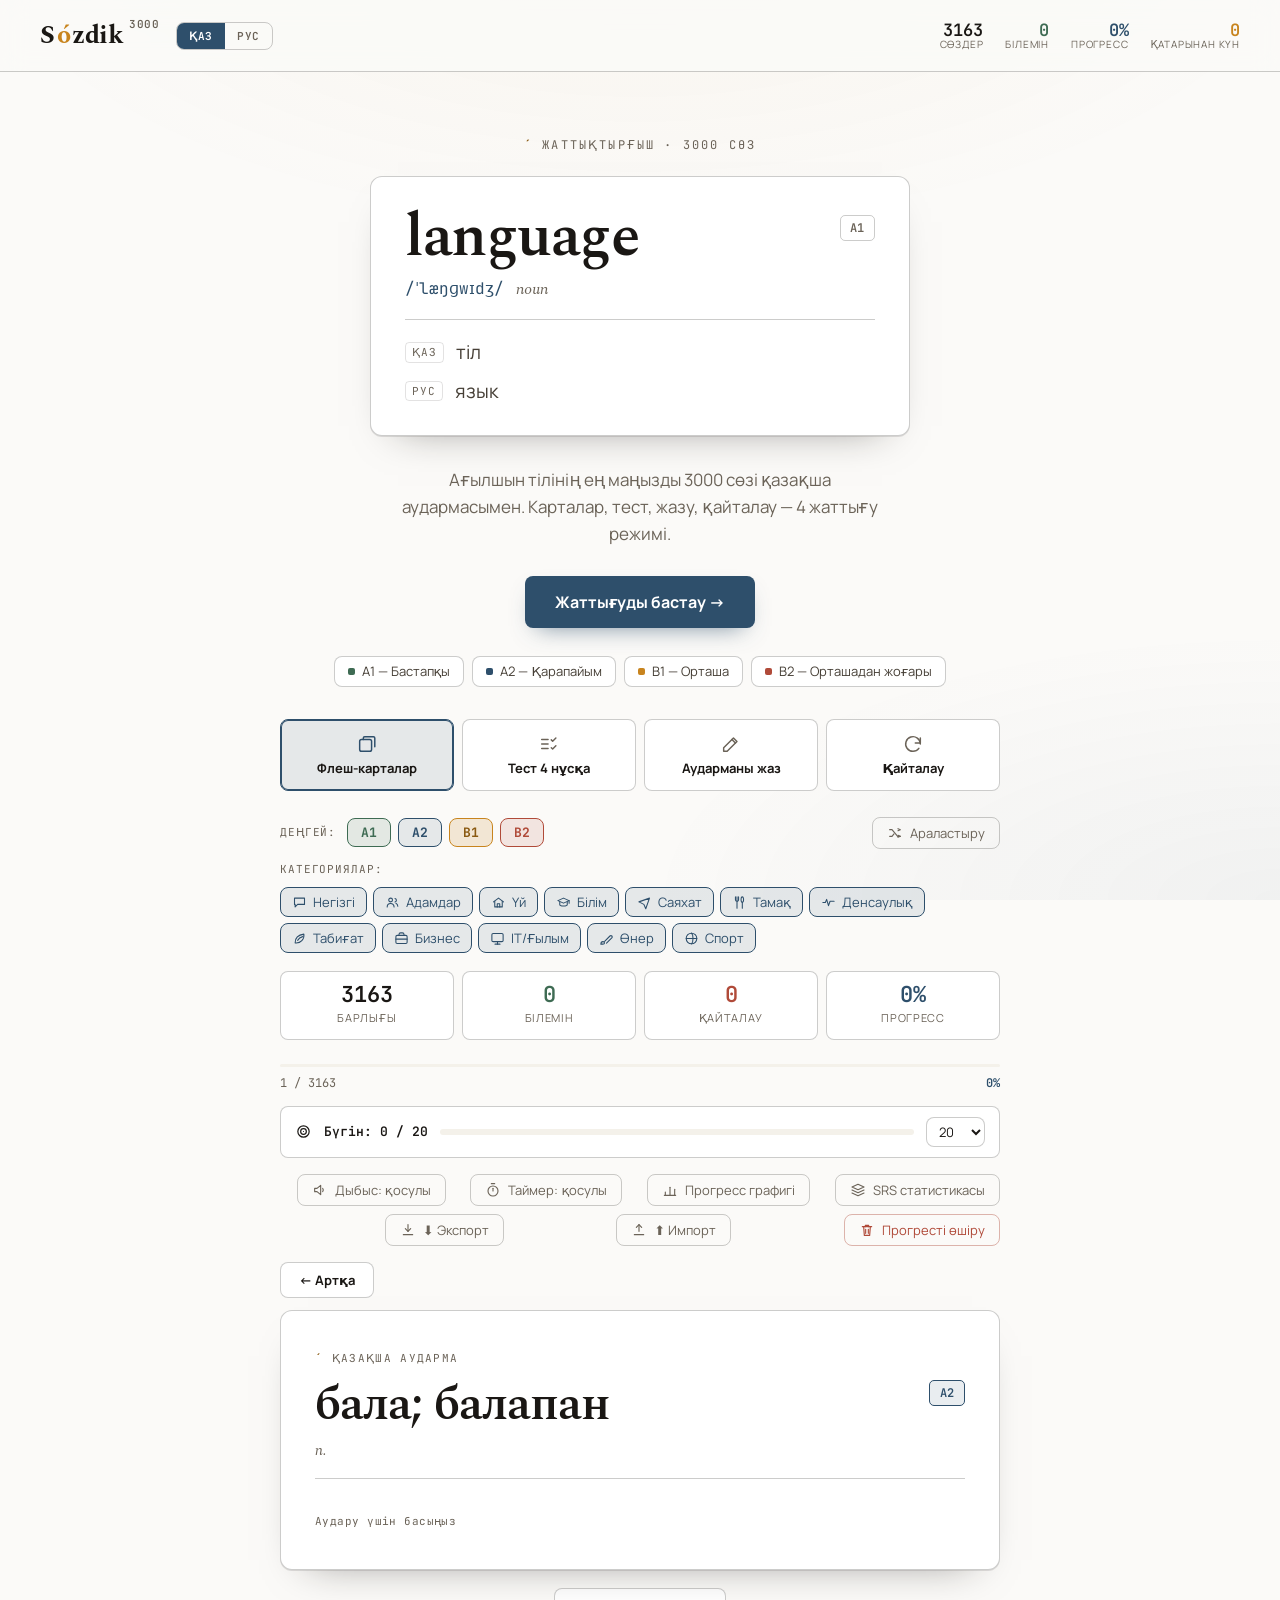
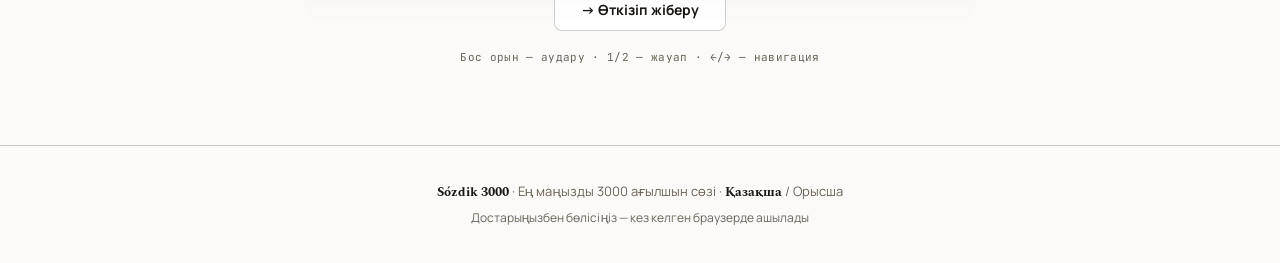
==== commit 5e121996: "Кастомные линейные иконки вместо эмодзи Убирает «AI-штамп» эмодзи и заменяет их единым набором рисов" ====
--- a/index.html
+++ b/index.html
@@ -83,19 +83,19 @@
 
   <div class="mode-grid" role="tablist">
     <button class="mode-card active" onclick="setMode('flash')" id="tab-flash" role="tab" aria-selected="true">
-      <div class="mode-icon">🃏</div>
+      <div class="mode-icon" data-ic="flash"></div>
       <div class="mode-name" data-i18n="tab_flash">Карточки</div>
     </button>
     <button class="mode-card" onclick="setMode('quiz')" id="tab-quiz" role="tab" aria-selected="false">
-      <div class="mode-icon">🎯</div>
+      <div class="mode-icon" data-ic="quiz"></div>
       <div class="mode-name" data-i18n="tab_quiz">Тест 4 варианта</div>
     </button>
     <button class="mode-card" onclick="setMode('type')" id="tab-type" role="tab" aria-selected="false">
-      <div class="mode-icon">⌨️</div>
+      <div class="mode-icon" data-ic="type"></div>
       <div class="mode-name" data-i18n="tab_type">Введи перевод</div>
     </button>
     <button class="mode-card" onclick="setMode('review')" id="tab-review" role="tab" aria-selected="false">
-      <div class="mode-icon">🔁</div>
+      <div class="mode-icon" data-ic="review"></div>
       <div class="mode-name" data-i18n="tab_review">Повторение</div>
     </button>
   </div>
@@ -106,23 +106,23 @@
     <button class="lvl-btn active-A2" id="lbtn-A2" onclick="toggleLevel('A2')">A2</button>
     <button class="lvl-btn active-B1" id="lbtn-B1" onclick="toggleLevel('B1')">B1</button>
     <button class="lvl-btn active-B2" id="lbtn-B2" onclick="toggleLevel('B2')">B2</button>
-    <button class="shuffle-btn" onclick="shuffleDeck()" data-i18n="btn_shuffle">🔀 Перемешать</button>
+    <button class="shuffle-btn" onclick="shuffleDeck()"><span class="btn-ic" data-ic="shuffle"></span><span class="btn-tx" data-i18n="btn_shuffle">Перемешать</span></button>
   </div>
 
   <div class="filter-row" id="cat-filters" style="gap:6px">
     <span class="filter-label" data-i18n="lbl_cat" style="width:100%; display:block; margin-bottom: 4px;">Категории:</span>
-    <button class="cat-btn active" id="cbtn-cat_core" onclick="toggleCat('cat_core')">🗣️ <span data-i18n="cat_core">Негізгі</span></button>
-    <button class="cat-btn active" id="cbtn-cat_people" onclick="toggleCat('cat_people')">👨‍👩‍👧 <span data-i18n="cat_people">Адамдар</span></button>
-    <button class="cat-btn active" id="cbtn-cat_home" onclick="toggleCat('cat_home')">🏠 <span data-i18n="cat_home">Үй</span></button>
-    <button class="cat-btn active" id="cbtn-cat_edu" onclick="toggleCat('cat_edu')">🎓 <span data-i18n="cat_edu">Білім</span></button>
-    <button class="cat-btn active" id="cbtn-cat_travel" onclick="toggleCat('cat_travel')">✈️ <span data-i18n="cat_travel">Саяхат</span></button>
-    <button class="cat-btn active" id="cbtn-cat_food" onclick="toggleCat('cat_food')">🍔 <span data-i18n="cat_food">Тамақ</span></button>
-    <button class="cat-btn active" id="cbtn-cat_health" onclick="toggleCat('cat_health')">💊 <span data-i18n="cat_health">Здоровье</span></button>
-    <button class="cat-btn active" id="cbtn-cat_nature" onclick="toggleCat('cat_nature')">🌿 <span data-i18n="cat_nature">Природа</span></button>
-    <button class="cat-btn active" id="cbtn-cat_business" onclick="toggleCat('cat_business')">💼 <span data-i18n="cat_business">Бизнес</span></button>
-    <button class="cat-btn active" id="cbtn-cat_tech" onclick="toggleCat('cat_tech')">💻 <span data-i18n="cat_tech">IT</span></button>
-    <button class="cat-btn active" id="cbtn-cat_art" onclick="toggleCat('cat_art')">🎭 <span data-i18n="cat_art">Өнер</span></button>
-    <button class="cat-btn active" id="cbtn-cat_sport" onclick="toggleCat('cat_sport')">🏀 <span data-i18n="cat_sport">Спорт</span></button>
+    <button class="cat-btn active" id="cbtn-cat_core" onclick="toggleCat('cat_core')"><span class="btn-ic" data-ic="core"></span><span data-i18n="cat_core">Негізгі</span></button>
+    <button class="cat-btn active" id="cbtn-cat_people" onclick="toggleCat('cat_people')"><span class="btn-ic" data-ic="people"></span><span data-i18n="cat_people">Адамдар</span></button>
+    <button class="cat-btn active" id="cbtn-cat_home" onclick="toggleCat('cat_home')"><span class="btn-ic" data-ic="home"></span><span data-i18n="cat_home">Үй</span></button>
+    <button class="cat-btn active" id="cbtn-cat_edu" onclick="toggleCat('cat_edu')"><span class="btn-ic" data-ic="edu"></span><span data-i18n="cat_edu">Білім</span></button>
+    <button class="cat-btn active" id="cbtn-cat_travel" onclick="toggleCat('cat_travel')"><span class="btn-ic" data-ic="travel"></span><span data-i18n="cat_travel">Саяхат</span></button>
+    <button class="cat-btn active" id="cbtn-cat_food" onclick="toggleCat('cat_food')"><span class="btn-ic" data-ic="food"></span><span data-i18n="cat_food">Тамақ</span></button>
+    <button class="cat-btn active" id="cbtn-cat_health" onclick="toggleCat('cat_health')"><span class="btn-ic" data-ic="health"></span><span data-i18n="cat_health">Здоровье</span></button>
+    <button class="cat-btn active" id="cbtn-cat_nature" onclick="toggleCat('cat_nature')"><span class="btn-ic" data-ic="nature"></span><span data-i18n="cat_nature">Природа</span></button>
+    <button class="cat-btn active" id="cbtn-cat_business" onclick="toggleCat('cat_business')"><span class="btn-ic" data-ic="business"></span><span data-i18n="cat_business">Бизнес</span></button>
+    <button class="cat-btn active" id="cbtn-cat_tech" onclick="toggleCat('cat_tech')"><span class="btn-ic" data-ic="tech"></span><span data-i18n="cat_tech">IT</span></button>
+    <button class="cat-btn active" id="cbtn-cat_art" onclick="toggleCat('cat_art')"><span class="btn-ic" data-ic="art"></span><span data-i18n="cat_art">Өнер</span></button>
+    <button class="cat-btn active" id="cbtn-cat_sport" onclick="toggleCat('cat_sport')"><span class="btn-ic" data-ic="sport"></span><span data-i18n="cat_sport">Спорт</span></button>
   </div>
 
   <div class="stats-bar">
@@ -153,7 +153,8 @@
   </div>
 
   <div class="goal-bar">
-    <span class="goal-label" id="goal-label">🎯 0 / 20</span>
+    <span class="btn-ic" data-ic="goal"></span>
+    <span class="goal-label" id="goal-label">0 / 20</span>
     <div class="goal-track"><div class="goal-fill" id="goal-fill" style="width:0%"></div></div>
     <select class="goal-select" id="goal-select" onchange="setDailyGoal(this.value)">
       <option value="10">10</option>
@@ -164,20 +165,20 @@
   </div>
 
   <div style="display:flex;gap:8px;margin-bottom:16px;flex-wrap:wrap;align-items:center">
-    <button class="shuffle-btn" onclick="toggleSound()" id="sound-btn">🔊 Звук: вкл</button>
-    <button class="shuffle-btn" onclick="toggleTimer()" id="timer-btn">⏱ Таймер: вкл</button>
-    <button class="shuffle-btn" onclick="toggleGraph()" id="graph-btn" data-i18n="btn_graph">📊 График прогресса</button>
-    <button class="shuffle-btn" onclick="toggleSrsStats()" id="srs-stats-btn" data-i18n="btn_srs_stats">📦 SRS статистика</button>
-    <button class="shuffle-btn" onclick="exportProgress()" data-i18n="btn_export">⬇ Экспорт</button>
-    <button class="shuffle-btn" onclick="document.getElementById('import-file').click()" data-i18n="btn_import">⬆ Импорт</button>
+    <button class="shuffle-btn" onclick="toggleSound()" id="sound-btn"><span class="btn-ic" data-ic="sound"></span><span class="btn-tx"></span></button>
+    <button class="shuffle-btn" onclick="toggleTimer()" id="timer-btn"><span class="btn-ic" data-ic="timer"></span><span class="btn-tx"></span></button>
+    <button class="shuffle-btn" onclick="toggleGraph()" id="graph-btn"><span class="btn-ic" data-ic="graph"></span><span class="btn-tx"></span></button>
+    <button class="shuffle-btn" onclick="toggleSrsStats()" id="srs-stats-btn"><span class="btn-ic" data-ic="srs"></span><span class="btn-tx"></span></button>
+    <button class="shuffle-btn" onclick="exportProgress()"><span class="btn-ic" data-ic="export"></span><span class="btn-tx" data-i18n="btn_export">Экспорт</span></button>
+    <button class="shuffle-btn" onclick="document.getElementById('import-file').click()"><span class="btn-ic" data-ic="import"></span><span class="btn-tx" data-i18n="btn_import">Импорт</span></button>
     <input type="file" id="import-file" accept="application/json,.json" style="display:none" onchange="importProgress(this)">
-    <button class="shuffle-btn" onclick="resetProgress()" style="color:var(--red);border-color:rgba(248,113,113,0.35)" data-i18n="btn_reset">🗑 Сбросить прогресс</button>
+    <button class="shuffle-btn btn-danger" onclick="resetProgress()"><span class="btn-ic" data-ic="reset"></span><span class="btn-tx" data-i18n="btn_reset">Сбросить прогресс</span></button>
   </div>
 
   <div id="srs-stats-area" style="display:none;background:var(--surface);border:1px solid var(--border2);border-radius:var(--card-radius);padding:20px;margin-bottom:16px"></div>
 
   <div id="graph-area" style="display:none;background:var(--surface);border:1px solid var(--border2);border-radius:var(--card-radius);padding:20px;margin-bottom:16px">
-    <div style="font-family:Syne,sans-serif;font-size:15px;font-weight:600;margin-bottom:14px;color:var(--text)" data-i18n="graph_title">📊 График прогресса за 7 дней</div>
+    <div style="display:flex;align-items:center;gap:8px;font-family:var(--font-display);font-size:16px;font-weight:600;margin-bottom:14px;color:var(--text)"><span class="btn-ic" data-ic="graph"></span><span data-i18n="graph_title">Новые слова за 7 дней</span></div>
     <canvas id="progress-chart" height="120"></canvas>
     <div style="margin-top:14px;display:grid;grid-template-columns:repeat(3,1fr);gap:8px" id="graph-stats"></div>
   </div>
--- a/style.css
+++ b/style.css
@@ -20,7 +20,8 @@
   --indigo: #2E4F6B;
   --indigo-deep: #223C52;
   --indigo-soft: rgba(46,79,107,0.10);
-  --amber: #C8841E;          /* фирменный знак ó */
+  --amber: #C8841E;          /* фирменный знак ó — заливки, декор, крупное */
+  --amber-text: #8A5A12;     /* янтарь для мелкого текста (контраст WCAG AA) */
   --amber-soft: rgba(200,132,30,0.16);
   --brick: #B04A39;          /* только семантика ошибки */
   --brick-soft: rgba(176,74,57,0.12);
@@ -170,7 +171,7 @@
   color: var(--ink-muted);
   margin-bottom: 22px;
 }
-.hero-eyebrow::before { content: '´ '; color: var(--amber); font-weight: 700; }
+.hero-eyebrow::before { content: '´ '; color: var(--amber-text); font-weight: 700; }
 
 /* Карточка-статья (используется и в hero, и в обучении) */
 .entry {
@@ -243,7 +244,7 @@
 .sense-num {
   font-family: var(--font-mono);
   font-size: 13px;
-  color: var(--amber);
+  color: var(--amber-text);
   font-weight: 600;
   min-width: 14px;
 }
@@ -299,6 +300,20 @@
 .chip-dot { width: 7px; height: 7px; border-radius: 2px; }
 
 /* ============================================================
+   КАСТОМНЫЕ ИКОНКИ
+   ============================================================ */
+.ic {
+  width: 17px;
+  height: 17px;
+  flex-shrink: 0;
+  stroke: currentColor;
+  fill: none;
+  vertical-align: middle;
+}
+.btn-ic { display: inline-flex; align-items: center; justify-content: center; color: inherit; }
+.ic-flame { width: 0.95em; height: 0.95em; color: var(--amber-text); vertical-align: -2px; }
+
+/* ============================================================
    ПРИЛОЖЕНИЕ
    ============================================================ */
 .app-container { position: relative; z-index: 1; max-width: 760px; margin: 0 auto; padding: 0 20px 80px; }
@@ -320,7 +335,10 @@
 .mode-card:focus-visible { outline: 2px solid var(--indigo); outline-offset: 2px; }
 .mode-card:hover { border-color: var(--ink-muted); transform: translateY(-1px); }
 .mode-card.active { border-color: var(--indigo); background: var(--indigo-soft); box-shadow: inset 0 0 0 1px var(--indigo); }
-.mode-icon { font-size: 20px; margin-bottom: 5px; }
+.mode-icon { display: flex; justify-content: center; margin-bottom: 6px; color: var(--ink-muted); }
+.mode-icon .ic { width: 22px; height: 22px; stroke-width: 1.6; }
+.mode-card:hover .mode-icon { color: var(--ink); }
+.mode-card.active .mode-icon { color: var(--indigo); }
 .mode-name { font-family: var(--font-body); font-size: 13px; font-weight: 700; color: var(--ink); line-height: 1.2; }
 
 /* Фильтры */
@@ -340,9 +358,12 @@
 }
 .lvl-btn.active-A1 { background: var(--forest-soft); color: var(--forest); border-color: var(--forest); }
 .lvl-btn.active-A2 { background: var(--indigo-soft); color: var(--indigo); border-color: var(--indigo); }
-.lvl-btn.active-B1 { background: var(--amber-soft); color: var(--amber); border-color: var(--amber); }
+.lvl-btn.active-B1 { background: var(--amber-soft); color: var(--amber-text); border-color: var(--amber); }
 .lvl-btn.active-B2 { background: var(--brick-soft); color: var(--brick); border-color: var(--brick); }
 .cat-btn {
+  display: inline-flex;
+  align-items: center;
+  gap: 6px;
   padding: 5px 11px;
   border-radius: var(--radius-sm);
   border: 1px solid var(--rule-strong);
@@ -353,12 +374,16 @@
   color: var(--ink-muted);
   transition: all .18s;
 }
+.cat-btn .ic { width: 15px; height: 15px; }
 .cat-btn.active { background: var(--indigo-soft); color: var(--indigo); border-color: var(--indigo); }
 .cat-btn:hover { color: var(--ink); }
 
 .shuffle-btn {
+  display: inline-flex;
+  align-items: center;
+  gap: 7px;
   margin-left: auto;
-  padding: 6px 15px;
+  padding: 6px 14px;
   border-radius: var(--radius-sm);
   border: 1px solid var(--rule-strong);
   font-size: 13px;
@@ -369,6 +394,9 @@
   font-family: var(--font-body);
 }
 .shuffle-btn:hover { background: var(--paper-sunken); color: var(--ink); border-color: var(--ink-muted); }
+.shuffle-btn .ic { width: 16px; height: 16px; }
+.btn-danger { color: var(--brick); border-color: rgba(176,74,57,0.4); }
+.btn-danger:hover { background: var(--brick); color: #fff; border-color: var(--brick); }
 
 /* Прогресс */
 .progress-wrap { margin-bottom: 14px; }
@@ -447,7 +475,7 @@
   color: var(--ink-muted);
   margin-bottom: 14px;
 }
-.card-eyebrow::before { content: '´ '; color: var(--amber); font-weight: 700; }
+.card-eyebrow::before { content: '´ '; color: var(--amber-text); font-weight: 700; }
 .card-word-main {
   font-family: var(--font-display);
   font-size: clamp(34px, 6vw, 48px);
@@ -456,7 +484,9 @@
   letter-spacing: -1px;
   line-height: 1.05;
 }
-.card-pos-tag { font-family: var(--font-display); font-style: italic; font-size: 15px; color: var(--ink-muted); margin-top: 8px; }
+.card-pos-tag { font-family: var(--font-display); font-style: italic; font-size: 15px; color: var(--ink-muted); }
+.card-pron { display: flex; align-items: baseline; gap: 12px; margin-top: 9px; flex-wrap: wrap; }
+.card-ipa { font-family: var(--font-mono); font-size: 15px; color: var(--indigo); }
 .card-translation {
   font-family: var(--font-display);
   font-size: clamp(28px, 5vw, 38px);
@@ -478,7 +508,7 @@
 }
 .lp-A1 { color: var(--forest); background: var(--forest-soft); }
 .lp-A2 { color: var(--indigo); background: var(--indigo-soft); }
-.lp-B1 { color: var(--amber); background: var(--amber-soft); }
+.lp-B1 { color: var(--amber-text); background: var(--amber-soft); }
 .lp-B2 { color: var(--brick); background: var(--brick-soft); }
 .card-rule { height: 1px; background: var(--rule-strong); margin: 16px 0; }
 .card-hint { font-family: var(--font-mono); font-size: 11px; color: var(--ink-muted); margin-top: 18px; letter-spacing: 0.04em; }
@@ -511,7 +541,7 @@
    ============================================================ */
 .quiz-panel, .type-panel { background: var(--paper-raised); border: 1px solid var(--rule-strong); border-radius: var(--radius); box-shadow: 0 18px 40px -30px rgba(26,23,20,0.5); padding: 30px 32px; margin-bottom: 18px; }
 .quiz-eyebrow { font-family: var(--font-mono); font-size: 11px; letter-spacing: 0.12em; text-transform: uppercase; color: var(--ink-muted); margin-bottom: 12px; }
-.quiz-eyebrow::before { content: '´ '; color: var(--amber); font-weight: 700; }
+.quiz-eyebrow::before { content: '´ '; color: var(--amber-text); font-weight: 700; }
 .quiz-q { font-family: var(--font-display); font-size: clamp(28px,5vw,40px); font-weight: 600; color: var(--ink); letter-spacing: -0.8px; line-height: 1.05; }
 .quiz-meta { font-family: var(--font-mono); font-size: 12px; color: var(--ink-muted); margin-top: 8px; margin-bottom: 24px; }
 #timer-display { font-family: var(--font-mono) !important; }
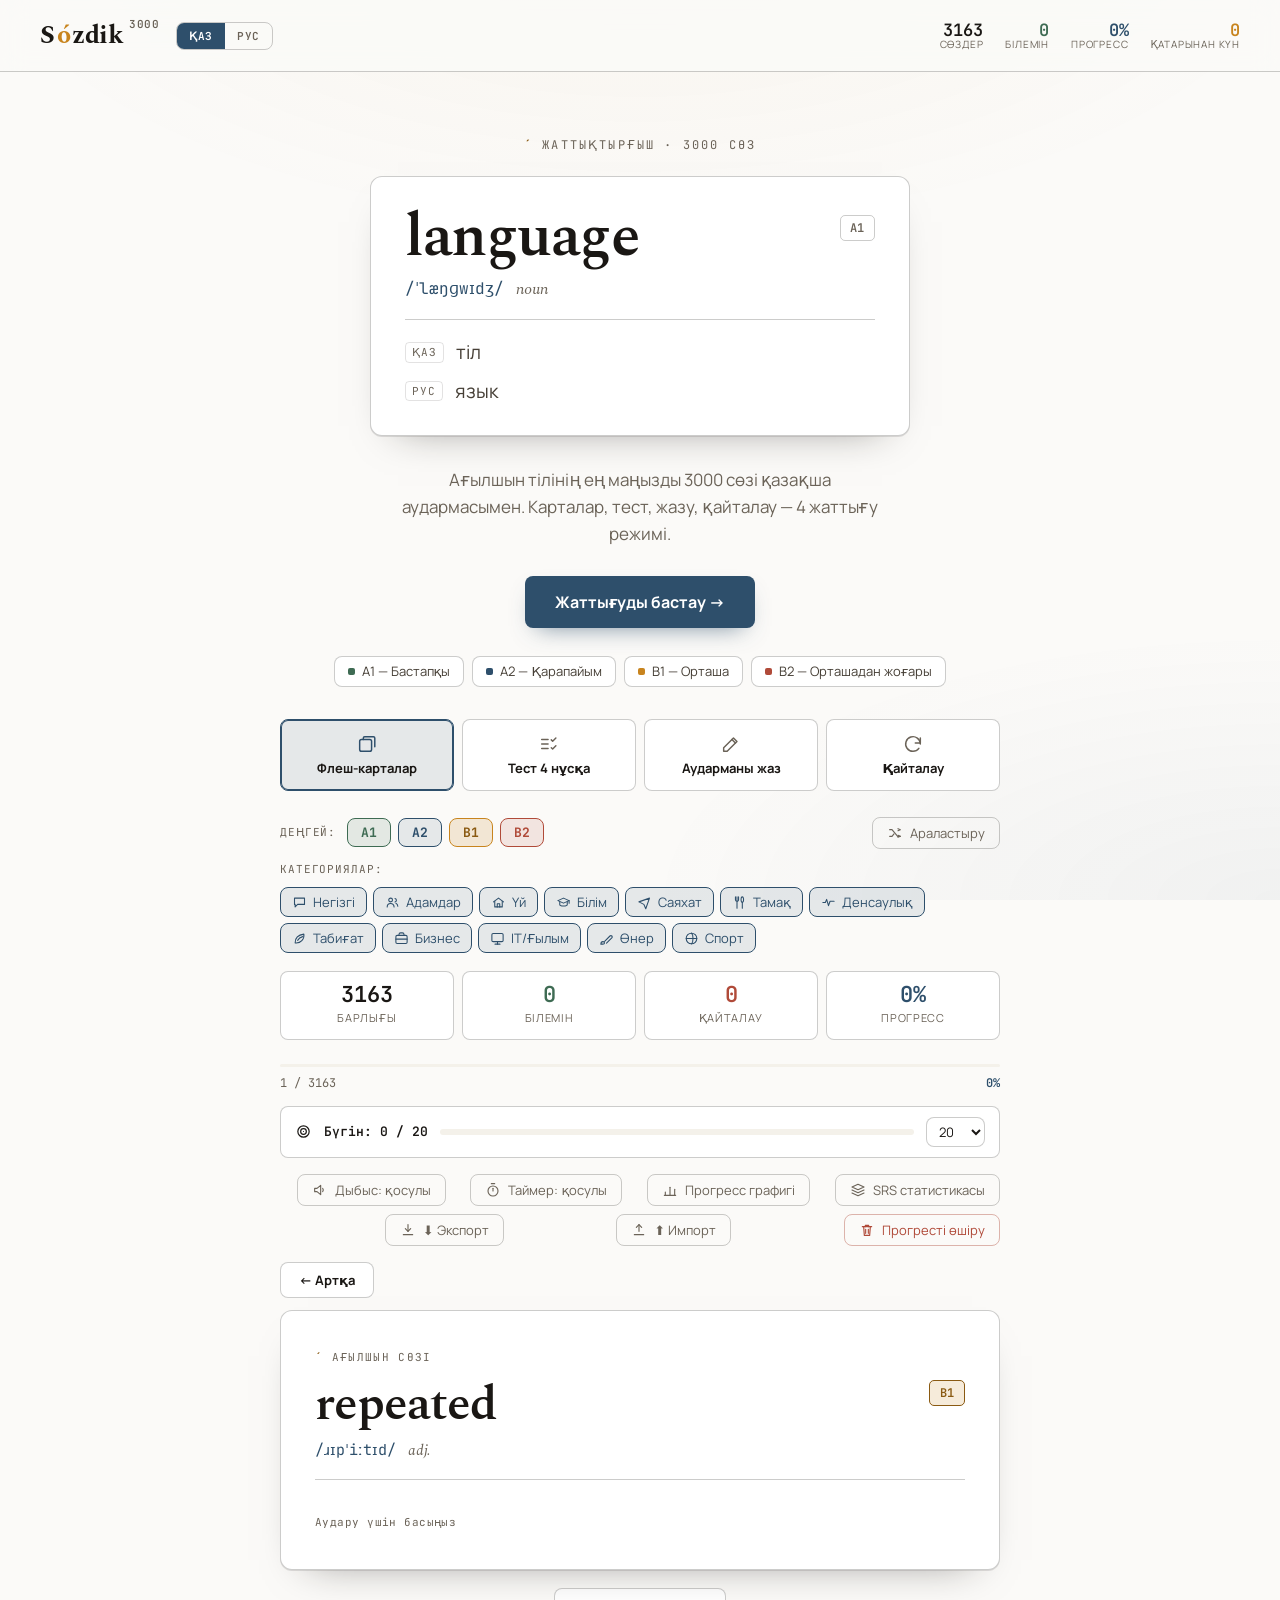
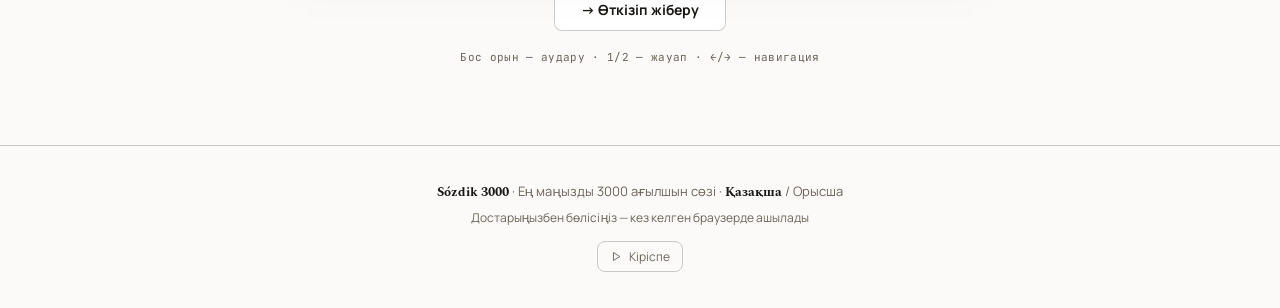
==== commit 9fab3755: "Интро-анимация: Лондон собирается и захлопывается книгой Sózdik Фирменный «signature-момент» при пер" ====
--- a/index.html
+++ b/index.html
@@ -20,6 +20,71 @@
 </head>
 <body>
 
+<!-- Интро при первом визите: лондонская линейная графика собирается и захлопывается книгой Sózdik -->
+<div id="intro" class="intro" aria-hidden="true">
+  <div class="intro-stage">
+    <svg class="intro-scene" viewBox="0 0 1000 560" role="img" aria-label="London">
+      <!-- небо: солнце, облака, птицы -->
+      <g class="il il-sky">
+        <circle class="st-amber" cx="852" cy="96" r="30"/>
+        <path class="st-amber" d="M852 50v-16M852 158v16M806 96h-16M898 96h16M819 63l-11-11M896 140l11 11M819 129l-11 11M896 52l11-11"/>
+        <path d="M120 120c-14 0-22 10-12 18 4 14 30 12 34 2 14 4 26-10 14-18-2-12-22-12-26-2z"/>
+        <path d="M610 70c-12 0-18 8-10 15 3 11 25 10 28 2 12 3 22-9 12-15-2-10-18-10-22-2z"/>
+        <path d="M430 110l10-8 10 8M460 100l9-7 9 7"/>
+      </g>
+      <!-- Биг-Бен -->
+      <g class="il il-ben">
+        <path d="M150 178 L182 116 L214 178 Z"/>
+        <path d="M170 116 L182 96 L194 116"/>
+        <rect x="153" y="178" width="58" height="278"/>
+        <circle cx="182" cy="214" r="19"/>
+        <path d="M182 214 V200M182 214 L194 220"/>
+        <path d="M153 250h58M153 300h58M153 350h58"/>
+        <rect x="145" y="436" width="74" height="22"/>
+      </g>
+      <!-- Тауэрский мост -->
+      <g class="il il-bridge">
+        <rect x="498" y="252" width="46" height="204"/>
+        <rect x="710" y="252" width="46" height="204"/>
+        <path d="M498 252 L521 226 L544 252M710 252 L733 226 L756 252"/>
+        <path d="M521 226 V214M733 226 V214"/>
+        <rect x="544" y="262" width="166" height="26"/>
+        <path d="M521 300 Q627 348 733 300"/>
+        <path d="M498 300 Q452 350 432 430 L432 456M756 300 Q802 350 822 430 L822 456"/>
+        <path d="M432 456 H822"/>
+      </g>
+      <!-- Даблдекер -->
+      <g class="il il-bus">
+        <rect class="fill-brick" x="300" y="380" width="170" height="66" rx="11"/>
+        <path class="st-brick" d="M300 414h170"/>
+        <rect class="st-brick" x="312" y="388" width="24" height="18" rx="3"/>
+        <rect class="st-brick" x="344" y="388" width="24" height="18" rx="3"/>
+        <rect class="st-brick" x="376" y="388" width="24" height="18" rx="3"/>
+        <rect class="st-brick" x="312" y="420" width="30" height="20" rx="3"/>
+        <rect class="st-brick" x="430" y="420" width="28" height="20" rx="3"/>
+        <circle cx="336" cy="452" r="13"/>
+        <circle cx="438" cy="452" r="13"/>
+      </g>
+      <!-- Телефонная будка -->
+      <g class="il il-phone">
+        <rect class="fill-brick" x="858" y="356" width="44" height="100" rx="5"/>
+        <rect class="st-brick" x="854" y="346" width="52" height="14" rx="3"/>
+        <path class="st-brick" d="M866 372h28M866 392h28M866 412h28M880 366v54"/>
+      </g>
+      <!-- земля -->
+      <line class="il il-ground" x1="60" y1="456" x2="940" y2="456"/>
+    </svg>
+    <div class="intro-book">
+      <div class="book-cover">
+        <div class="book-title">S<span class="o-acute">ó</span>zdik</div>
+        <div class="book-sub">3000</div>
+        <div class="book-mark">´</div>
+      </div>
+    </div>
+  </div>
+  <button class="intro-skip" onclick="dismissIntro()" aria-label="Пропустить">Пропустить ✕</button>
+</div>
+
 <header>
   <div style="display:flex;align-items:center;">
     <a href="#" class="logo" onclick="scrollToApp()">
@@ -190,6 +255,7 @@
 <footer>
   <p><strong>Sózdik 3000</strong> · <span data-i18n="footer_title">3000 самых важных английских слов · Қазақша / Русский</span></p>
   <p style="margin-top:6px;font-size:12px" data-i18n="footer_desc">Делись с друзьями — открывается в любом браузере</p>
+  <button class="intro-replay" onclick="playIntro()"><span class="btn-ic" data-ic="play"></span><span data-i18n="btn_intro">Заставка</span></button>
 </footer>
 
 <script src="data.js"></script>
--- a/style.css
+++ b/style.css
@@ -312,6 +312,134 @@
 }
 .btn-ic { display: inline-flex; align-items: center; justify-content: center; color: inherit; }
 .ic-flame { width: 0.95em; height: 0.95em; color: var(--amber-text); vertical-align: -2px; }
+
+/* ============================================================
+   ИНТРО: Лондон собирается и захлопывается книгой Sózdik
+   ============================================================ */
+.intro {
+  position: fixed;
+  inset: 0;
+  z-index: 9999;
+  background: var(--paper);
+  display: flex;
+  align-items: center;
+  justify-content: center;
+  overflow: hidden;
+  pointer-events: none; /* не перехватывает клики — приложение под ним остаётся рабочим */
+  animation: introFade .6s ease 4.1s forwards;
+}
+.intro.done { animation: introFade .5s ease forwards; }
+@keyframes introFade { to { opacity: 0; visibility: hidden; } }
+
+.intro-stage { position: relative; width: min(92vw, 860px); aspect-ratio: 1000 / 560; }
+.intro-scene { position: absolute; inset: 0; width: 100%; height: 100%; overflow: visible; }
+.intro-scene * {
+  fill: none;
+  stroke: var(--ink);
+  stroke-width: 2.2;
+  stroke-linecap: round;
+  stroke-linejoin: round;
+  vector-effect: non-scaling-stroke;
+}
+.intro-scene .fill-brick { fill: var(--brick-soft); stroke: var(--brick); }
+.intro-scene .st-brick { stroke: var(--brick); }
+.intro-scene .st-amber { stroke: var(--amber); }
+.intro-scene circle, .intro-scene rect, .intro-scene path, .intro-scene line { stroke: var(--ink); }
+.intro-scene .fill-brick { fill: var(--brick-soft); }
+
+/* поэтапная «сборка» достопримечательностей */
+.il { opacity: 0; transform: translateY(20px); transform-box: fill-box; transform-origin: center bottom; animation: ilUp .7s cubic-bezier(.2,.7,.2,1) forwards; }
+.il-ground { animation-delay: .1s; }
+.il-ben    { animation-delay: .35s; }
+.il-bridge { animation-delay: .6s; }
+.il-bus    { animation-delay: .95s; }
+.il-phone  { animation-delay: 1.15s; }
+.il-sky    { animation-delay: 1.3s; }
+@keyframes ilUp { to { opacity: 1; transform: translateY(0); } }
+
+/* сцена отступает, книга закрывается поверх неё */
+.intro-scene { animation: sceneRecede .9s cubic-bezier(.4,0,.2,1) 2.3s forwards; }
+@keyframes sceneRecede { to { transform: scale(.8) translateY(-6px); opacity: .18; } }
+
+.intro-book { position: absolute; inset: 0; display: flex; align-items: center; justify-content: center; perspective: 1900px; }
+.book-cover {
+  position: relative;
+  width: min(58vw, 300px);
+  aspect-ratio: 3 / 3.9;
+  border-radius: 5px 11px 11px 5px;
+  background: linear-gradient(135deg, var(--indigo), var(--indigo-deep));
+  box-shadow: 0 30px 70px -25px rgba(26,23,20,0.6), inset 0 0 0 1px rgba(255,255,255,0.08);
+  display: flex;
+  flex-direction: column;
+  align-items: center;
+  justify-content: center;
+  transform-origin: left center;
+  transform: rotateY(-108deg);
+  opacity: 0;
+  animation: bookClose .9s cubic-bezier(.45,0,.2,1) 2.3s forwards;
+}
+@keyframes bookClose {
+  0%   { opacity: 0; transform: rotateY(-108deg); }
+  35%  { opacity: 1; }
+  100% { opacity: 1; transform: rotateY(0deg); }
+}
+/* корешок и обрез страниц */
+.book-cover::before { content: ''; position: absolute; left: 0; top: 0; bottom: 0; width: 10px; background: var(--amber); border-radius: 5px 0 0 5px; }
+.book-cover::after { content: ''; position: absolute; right: -4px; top: 8px; bottom: 8px; width: 6px; background: repeating-linear-gradient(var(--paper), var(--paper) 2px, var(--paper-sunken) 2px, var(--paper-sunken) 3px); border-radius: 0 3px 3px 0; }
+.book-title {
+  font-family: var(--font-display);
+  font-weight: 600;
+  font-size: clamp(34px, 7vw, 52px);
+  letter-spacing: -1px;
+  color: var(--paper);
+  opacity: 0;
+  transform: translateY(8px);
+  animation: bookTitleIn .6s ease 3.05s forwards;
+}
+.book-title .o-acute { color: var(--amber); }
+.book-sub { font-family: var(--font-mono); font-size: 14px; letter-spacing: 0.3em; color: rgba(255,255,255,0.6); margin-top: 8px; opacity: 0; animation: bookTitleIn .6s ease 3.25s forwards; }
+.book-mark { position: absolute; top: 22px; right: 26px; font-family: var(--font-display); font-size: 30px; font-weight: 700; color: var(--amber); opacity: 0; animation: bookTitleIn .5s ease 3.4s forwards; }
+@keyframes bookTitleIn { to { opacity: 1; transform: translateY(0); } }
+
+.intro-skip {
+  position: absolute;
+  bottom: 26px;
+  right: 26px;
+  pointer-events: auto;
+  background: transparent;
+  border: 1px solid var(--rule-strong);
+  border-radius: var(--radius-sm);
+  color: var(--ink-muted);
+  font-family: var(--font-mono);
+  font-size: 12px;
+  letter-spacing: 0.04em;
+  padding: 7px 13px;
+  cursor: pointer;
+  transition: color .18s, border-color .18s;
+}
+.intro-skip:hover { color: var(--ink); border-color: var(--ink-muted); }
+
+.intro-replay {
+  display: inline-flex;
+  align-items: center;
+  gap: 6px;
+  margin: 14px auto 0;
+  background: transparent;
+  border: 1px solid var(--rule-strong);
+  border-radius: var(--radius-sm);
+  color: var(--ink-muted);
+  font-family: var(--font-body);
+  font-size: 12px;
+  padding: 6px 12px;
+  cursor: pointer;
+  transition: color .18s, border-color .18s;
+}
+.intro-replay:hover { color: var(--ink); border-color: var(--ink-muted); }
+.intro-replay .ic { width: 13px; height: 13px; }
+
+@media (prefers-reduced-motion: reduce) {
+  .intro { display: none !important; }
+}
 
 /* ============================================================
    ПРИЛОЖЕНИЕ
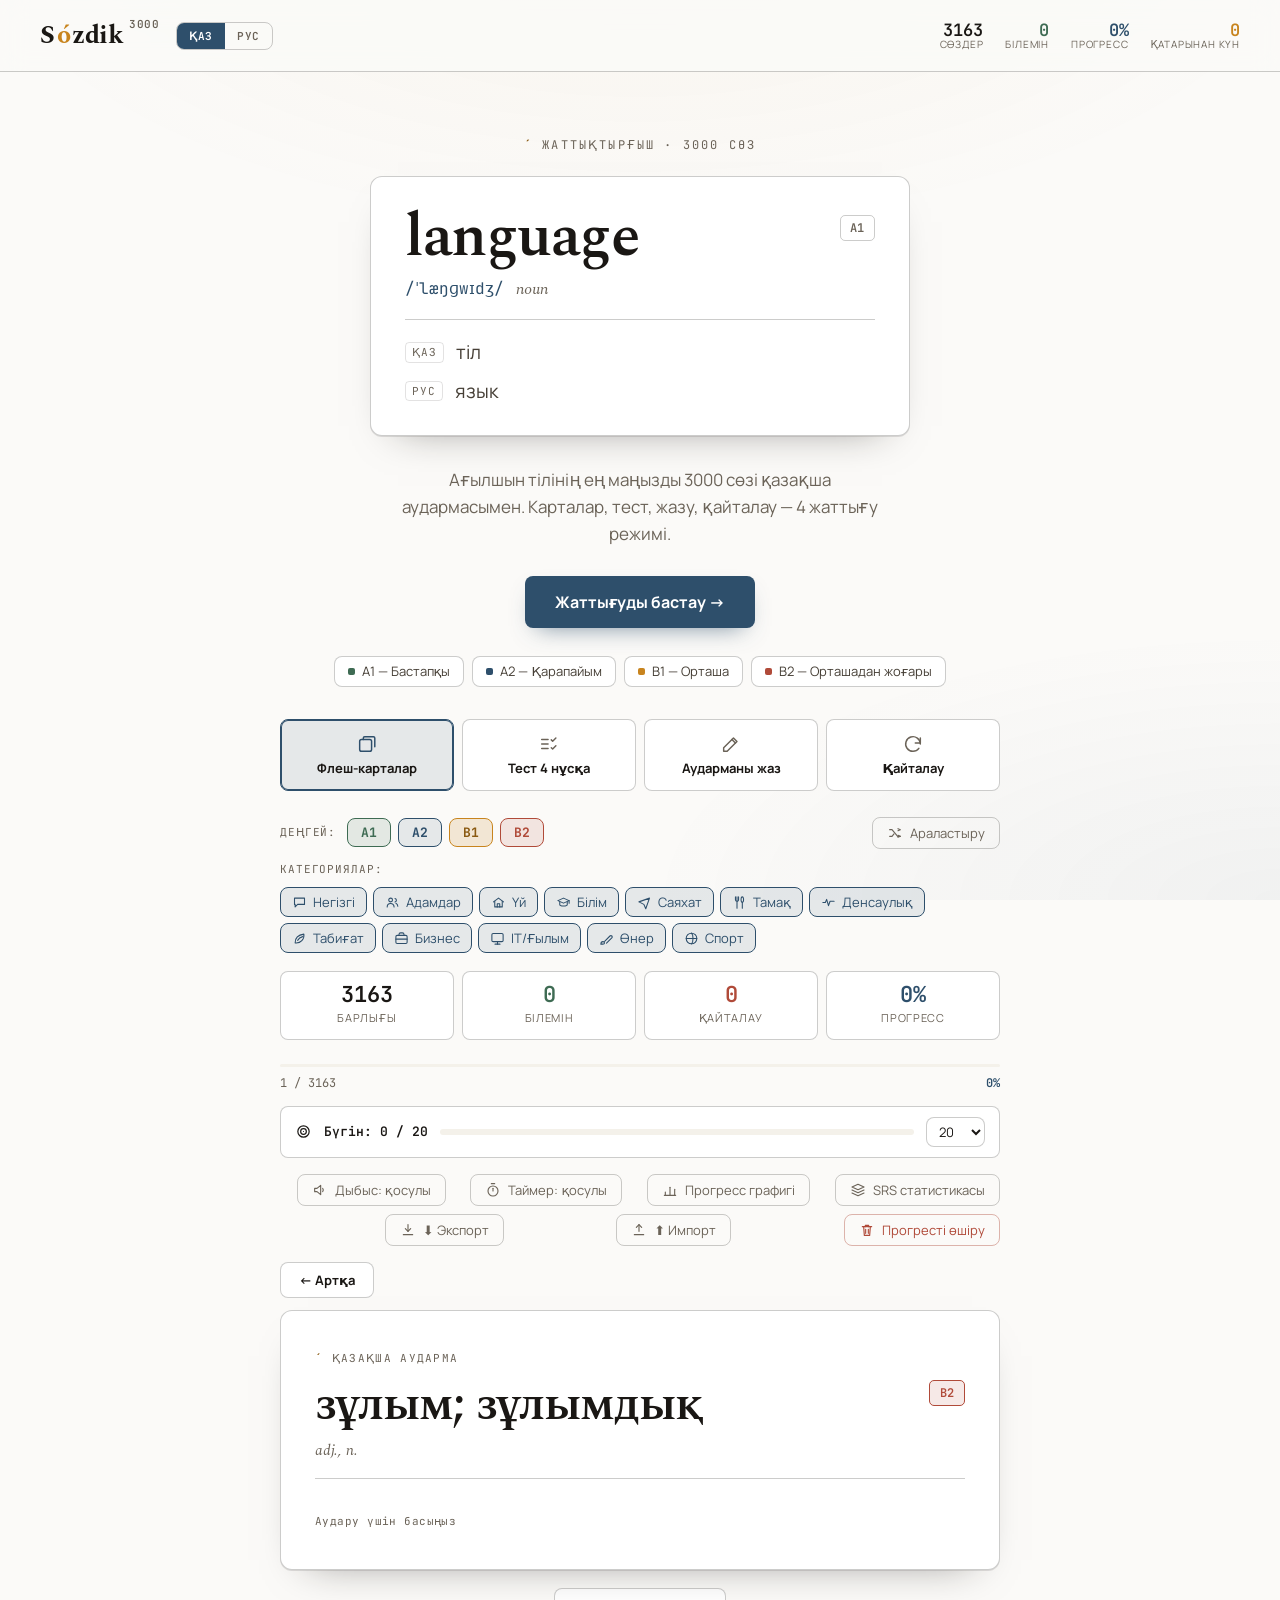
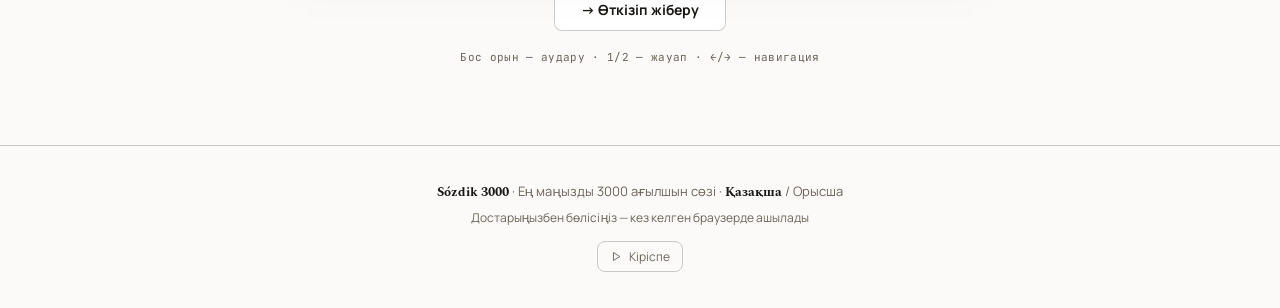
==== commit 06b41ab3: "Полировка микровзаимодействий по принципам design engineering - Добавлены переменные кривых движения" ====
--- a/index.html
+++ b/index.html
@@ -210,7 +210,7 @@
   </div>
 
   <div class="progress-wrap">
-    <div class="progress-track"><div class="progress-fill" id="prog" style="width:0%"></div></div>
+    <div class="progress-track"><div class="progress-fill" id="prog" style="transform:scaleX(0)"></div></div>
     <div class="progress-meta">
       <span class="progress-counter" id="counter"></span>
       <span class="progress-pct" id="pct-txt"></span>
@@ -220,7 +220,7 @@
   <div class="goal-bar">
     <span class="btn-ic" data-ic="goal"></span>
     <span class="goal-label" id="goal-label">0 / 20</span>
-    <div class="goal-track"><div class="goal-fill" id="goal-fill" style="width:0%"></div></div>
+    <div class="goal-track"><div class="goal-fill" id="goal-fill" style="transform:scaleX(0)"></div></div>
     <select class="goal-select" id="goal-select" onchange="setDailyGoal(this.value)">
       <option value="10">10</option>
       <option value="20" selected>20</option>
--- a/style.css
+++ b/style.css
@@ -46,6 +46,10 @@
   --radius-sm: 8px;
   --card-radius: 12px;
 
+  /* Кривые движения — сильнее встроенных CSS-easings */
+  --ease-out: cubic-bezier(.23, 1, .32, 1);
+  --ease-in-out: cubic-bezier(.77, 0, .175, 1);
+
   --font-display: 'Spectral', Georgia, 'Times New Roman', serif;
   --font-body: 'Manrope', system-ui, -apple-system, sans-serif;
   --font-mono: 'JetBrains Mono', ui-monospace, 'SF Mono', monospace;
@@ -280,11 +284,12 @@
   border-radius: var(--radius-sm);
   border: none;
   cursor: pointer;
-  transition: transform .2s, background .2s, box-shadow .2s;
+  transition: transform .2s var(--ease-out), background .2s, box-shadow .2s;
   text-decoration: none;
   box-shadow: 0 10px 24px -12px rgba(46,79,107,0.7);
 }
 .hero-cta:hover { transform: translateY(-2px); background: var(--indigo-deep); box-shadow: 0 16px 30px -14px rgba(46,79,107,0.8); }
+.hero-cta:active { transform: scale(.97); }
 .hero-chips { display: flex; justify-content: center; gap: 8px; flex-wrap: wrap; margin-top: 28px; }
 .chip {
   display: inline-flex;
@@ -462,6 +467,7 @@
 }
 .mode-card:focus-visible { outline: 2px solid var(--indigo); outline-offset: 2px; }
 .mode-card:hover { border-color: var(--ink-muted); transform: translateY(-1px); }
+.mode-card:active { transform: scale(.97); }
 .mode-card.active { border-color: var(--indigo); background: var(--indigo-soft); box-shadow: inset 0 0 0 1px var(--indigo); }
 .mode-icon { display: flex; justify-content: center; margin-bottom: 6px; color: var(--ink-muted); }
 .mode-icon .ic { width: 22px; height: 22px; stroke-width: 1.6; }
@@ -482,8 +488,9 @@
   cursor: pointer;
   background: transparent;
   color: var(--ink-muted);
-  transition: all .18s;
-}
+  transition: border-color .18s, background .18s, color .18s, transform .12s var(--ease-out);
+}
+.lvl-btn:active { transform: scale(.95); }
 .lvl-btn.active-A1 { background: var(--forest-soft); color: var(--forest); border-color: var(--forest); }
 .lvl-btn.active-A2 { background: var(--indigo-soft); color: var(--indigo); border-color: var(--indigo); }
 .lvl-btn.active-B1 { background: var(--amber-soft); color: var(--amber-text); border-color: var(--amber); }
@@ -500,11 +507,12 @@
   cursor: pointer;
   background: transparent;
   color: var(--ink-muted);
-  transition: all .18s;
+  transition: border-color .18s, background .18s, color .18s, transform .12s var(--ease-out);
 }
 .cat-btn .ic { width: 15px; height: 15px; }
 .cat-btn.active { background: var(--indigo-soft); color: var(--indigo); border-color: var(--indigo); }
 .cat-btn:hover { color: var(--ink); }
+.cat-btn:active { transform: scale(.95); }
 
 .shuffle-btn {
   display: inline-flex;
@@ -518,10 +526,11 @@
   cursor: pointer;
   background: transparent;
   color: var(--ink-muted);
-  transition: all .18s;
+  transition: border-color .18s, background .18s, color .18s, transform .12s var(--ease-out);
   font-family: var(--font-body);
 }
 .shuffle-btn:hover { background: var(--paper-sunken); color: var(--ink); border-color: var(--ink-muted); }
+.shuffle-btn:active { transform: scale(.96); }
 .shuffle-btn .ic { width: 16px; height: 16px; }
 .btn-danger { color: var(--brick); border-color: rgba(176,74,57,0.4); }
 .btn-danger:hover { background: var(--brick); color: #fff; border-color: var(--brick); }
@@ -529,7 +538,7 @@
 /* Прогресс */
 .progress-wrap { margin-bottom: 14px; }
 .progress-track { height: 3px; background: var(--paper-sunken); border-radius: 2px; overflow: hidden; }
-.progress-fill { height: 100%; background: var(--indigo); border-radius: 2px; transition: width .4s ease; }
+.progress-fill { height: 100%; width: 100%; background: var(--indigo); border-radius: 2px; transform: scaleX(0); transform-origin: left center; transition: transform .4s var(--ease-out); }
 .progress-meta { display: flex; justify-content: space-between; align-items: center; margin-top: 7px; }
 .progress-counter { font-family: var(--font-mono); font-size: 12px; color: var(--ink-muted); }
 .progress-pct { font-family: var(--font-mono); font-size: 12px; font-weight: 600; color: var(--indigo); }
@@ -547,7 +556,7 @@
 }
 .goal-label { font-family: var(--font-mono); font-size: 13px; font-weight: 600; white-space: nowrap; color: var(--ink); }
 .goal-track { flex: 1; height: 6px; background: var(--paper-sunken); border-radius: 3px; overflow: hidden; }
-.goal-fill { height: 100%; background: var(--amber); border-radius: 3px; transition: width .4s ease; }
+.goal-fill { height: 100%; width: 100%; background: var(--amber); border-radius: 3px; transform: scaleX(0); transform-origin: left center; transition: transform .4s var(--ease-out); }
 .goal-fill.done { background: var(--forest); }
 .goal-select {
   background: var(--paper-raised);
@@ -653,9 +662,10 @@
   cursor: pointer;
   background: var(--paper-raised);
   color: var(--ink);
-  transition: all .18s;
+  transition: border-color .18s, background .18s, color .18s, transform .12s var(--ease-out);
 }
 .act-btn:hover { background: var(--paper-sunken); border-color: var(--ink-muted); }
+.act-btn:active { transform: scale(.97); }
 .act-btn:focus-visible { outline: 2px solid var(--indigo); outline-offset: 2px; }
 .act-btn.btn-know { background: var(--forest-soft); color: var(--forest); border-color: var(--forest); }
 .act-btn.btn-know:hover { background: var(--forest); color: #fff; }
@@ -707,7 +717,10 @@
   justify-content: center;
 }
 .quiz-opts { counter-reset: opt; }
-.opt-btn:hover:not([disabled]) { border-color: var(--indigo); transform: translateX(3px); }
+@media (hover: hover) and (pointer: fine) {
+  .opt-btn:hover:not([disabled]) { border-color: var(--indigo); transform: translateX(3px); }
+}
+.opt-btn:active:not([disabled]) { transform: scale(.98); }
 .opt-btn.correct { background: var(--forest-soft); border-color: var(--forest); color: var(--forest); }
 .opt-btn.correct::before { border-color: var(--forest); color: var(--forest); }
 .opt-btn.wrong { background: var(--brick-soft); border-color: var(--brick); color: var(--brick); }
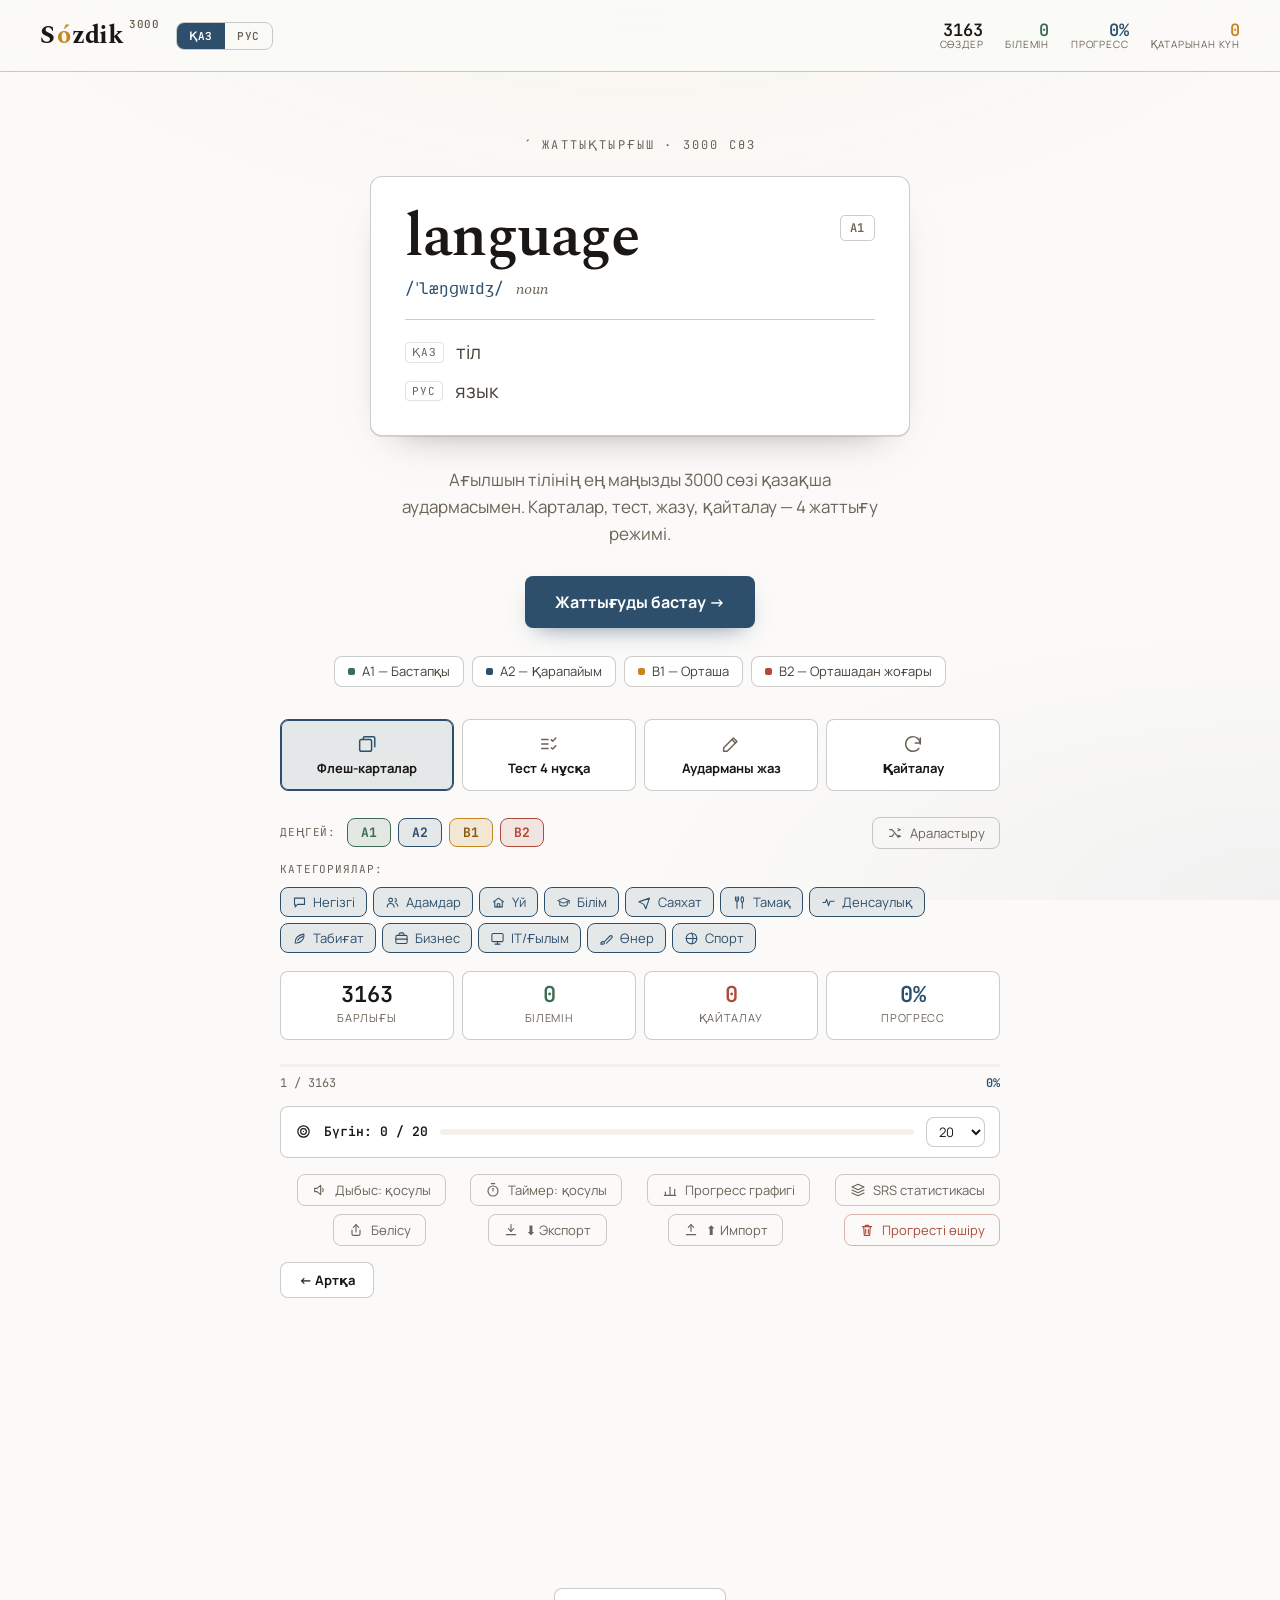
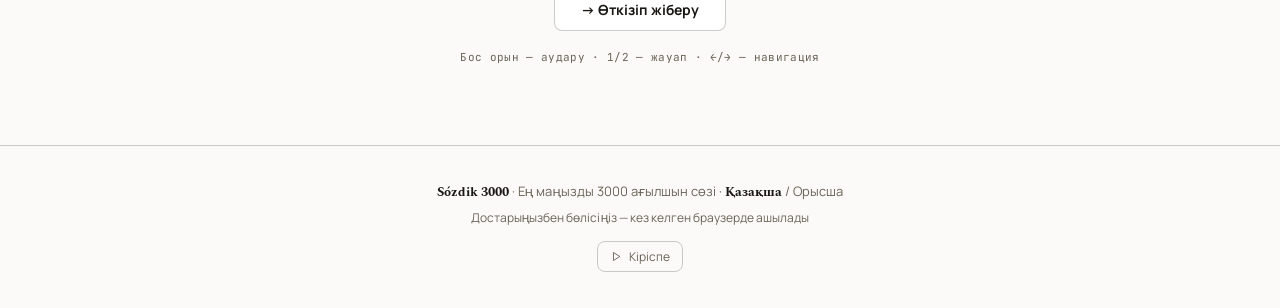
==== commit 24918c51: "Карточка прогресса для шеринга в сторис Кнопка «Поделиться» в тулбаре и на экране результата генерир" ====
--- a/index.html
+++ b/index.html
@@ -234,6 +234,7 @@
     <button class="shuffle-btn" onclick="toggleTimer()" id="timer-btn"><span class="btn-ic" data-ic="timer"></span><span class="btn-tx"></span></button>
     <button class="shuffle-btn" onclick="toggleGraph()" id="graph-btn"><span class="btn-ic" data-ic="graph"></span><span class="btn-tx"></span></button>
     <button class="shuffle-btn" onclick="toggleSrsStats()" id="srs-stats-btn"><span class="btn-ic" data-ic="srs"></span><span class="btn-tx"></span></button>
+    <button class="shuffle-btn" onclick="shareCard()"><span class="btn-ic" data-ic="share"></span><span class="btn-tx" data-i18n="btn_share">Поделиться</span></button>
     <button class="shuffle-btn" onclick="exportProgress()"><span class="btn-ic" data-ic="export"></span><span class="btn-tx" data-i18n="btn_export">Экспорт</span></button>
     <button class="shuffle-btn" onclick="document.getElementById('import-file').click()"><span class="btn-ic" data-ic="import"></span><span class="btn-tx" data-i18n="btn_import">Импорт</span></button>
     <input type="file" id="import-file" accept="application/json,.json" style="display:none" onchange="importProgress(this)">
--- a/style.css
+++ b/style.css
@@ -460,13 +460,13 @@
   padding: 13px 10px;
   text-align: center;
   cursor: pointer;
-  transition: border-color .18s, background .18s, transform .18s;
+  transition: border-color .18s, background .18s, box-shadow .18s, transform .18s var(--ease-out);
   user-select: none;
   font: inherit;
   color: inherit;
 }
 .mode-card:focus-visible { outline: 2px solid var(--indigo); outline-offset: 2px; }
-.mode-card:hover { border-color: var(--ink-muted); transform: translateY(-1px); }
+.mode-card:hover { border-color: var(--ink-muted); transform: translateY(-3px); box-shadow: 0 12px 24px -16px rgba(26,23,20,0.55); }
 .mode-card:active { transform: scale(.97); }
 .mode-card.active { border-color: var(--indigo); background: var(--indigo-soft); box-shadow: inset 0 0 0 1px var(--indigo); }
 .mode-icon { display: flex; justify-content: center; margin-bottom: 6px; color: var(--ink-muted); }
@@ -813,8 +813,8 @@
 /* ============================================================
    ДВИЖЕНИЕ
    ============================================================ */
-@keyframes fadeUp { from { opacity: 0; transform: translateY(14px); } to { opacity: 1; transform: translateY(0); } }
-.fade-up { animation: fadeUp .4s ease both; }
+@keyframes fadeUp { from { opacity: 0; transform: translateY(16px); } to { opacity: 1; transform: translateY(0); } }
+.fade-up { animation: fadeUp .35s var(--ease-out) both; }
 
 /* Сборка hero-статьи при загрузке */
 @keyframes assembleUp { from { opacity: 0; transform: translateY(12px); } to { opacity: 1; transform: translateY(0); } }
@@ -844,6 +844,26 @@
 .acute-mark path { stroke: var(--amber); stroke-width: 3.5; fill: none; stroke-linecap: round; stroke-dasharray: 40; stroke-dashoffset: 40; animation: acuteDraw .45s ease forwards; }
 @keyframes acuteDraw { to { stroke-dashoffset: 0; } }
 
+/* Обратная связь в тесте */
+@keyframes optShake {
+  0%, 100% { transform: translateX(0); }
+  20% { transform: translateX(-6px); }
+  40% { transform: translateX(5px); }
+  60% { transform: translateX(-3px); }
+  80% { transform: translateX(2px); }
+}
+.opt-btn.wrong { animation: optShake .4s var(--ease-out) both; }
+@keyframes optPop {
+  0% { transform: scale(1); }
+  45% { transform: scale(1.04); }
+  100% { transform: scale(1); }
+}
+.opt-btn.correct { animation: optPop .32s var(--ease-out) both; }
+
+/* Появление крупного счёта на экране результата */
+@keyframes scoreIn { from { opacity: 0; transform: scale(.82) translateY(8px); } to { opacity: 1; transform: scale(1) translateY(0); } }
+.result-score { animation: scoreIn .5s var(--ease-out) both; }
+
 @media (prefers-reduced-motion: reduce) {
   *, *::before, *::after { animation-duration: .001ms !important; animation-iteration-count: 1 !important; transition-duration: .001ms !important; scroll-behavior: auto !important; }
   .hero-entry.assemble .entry-word,
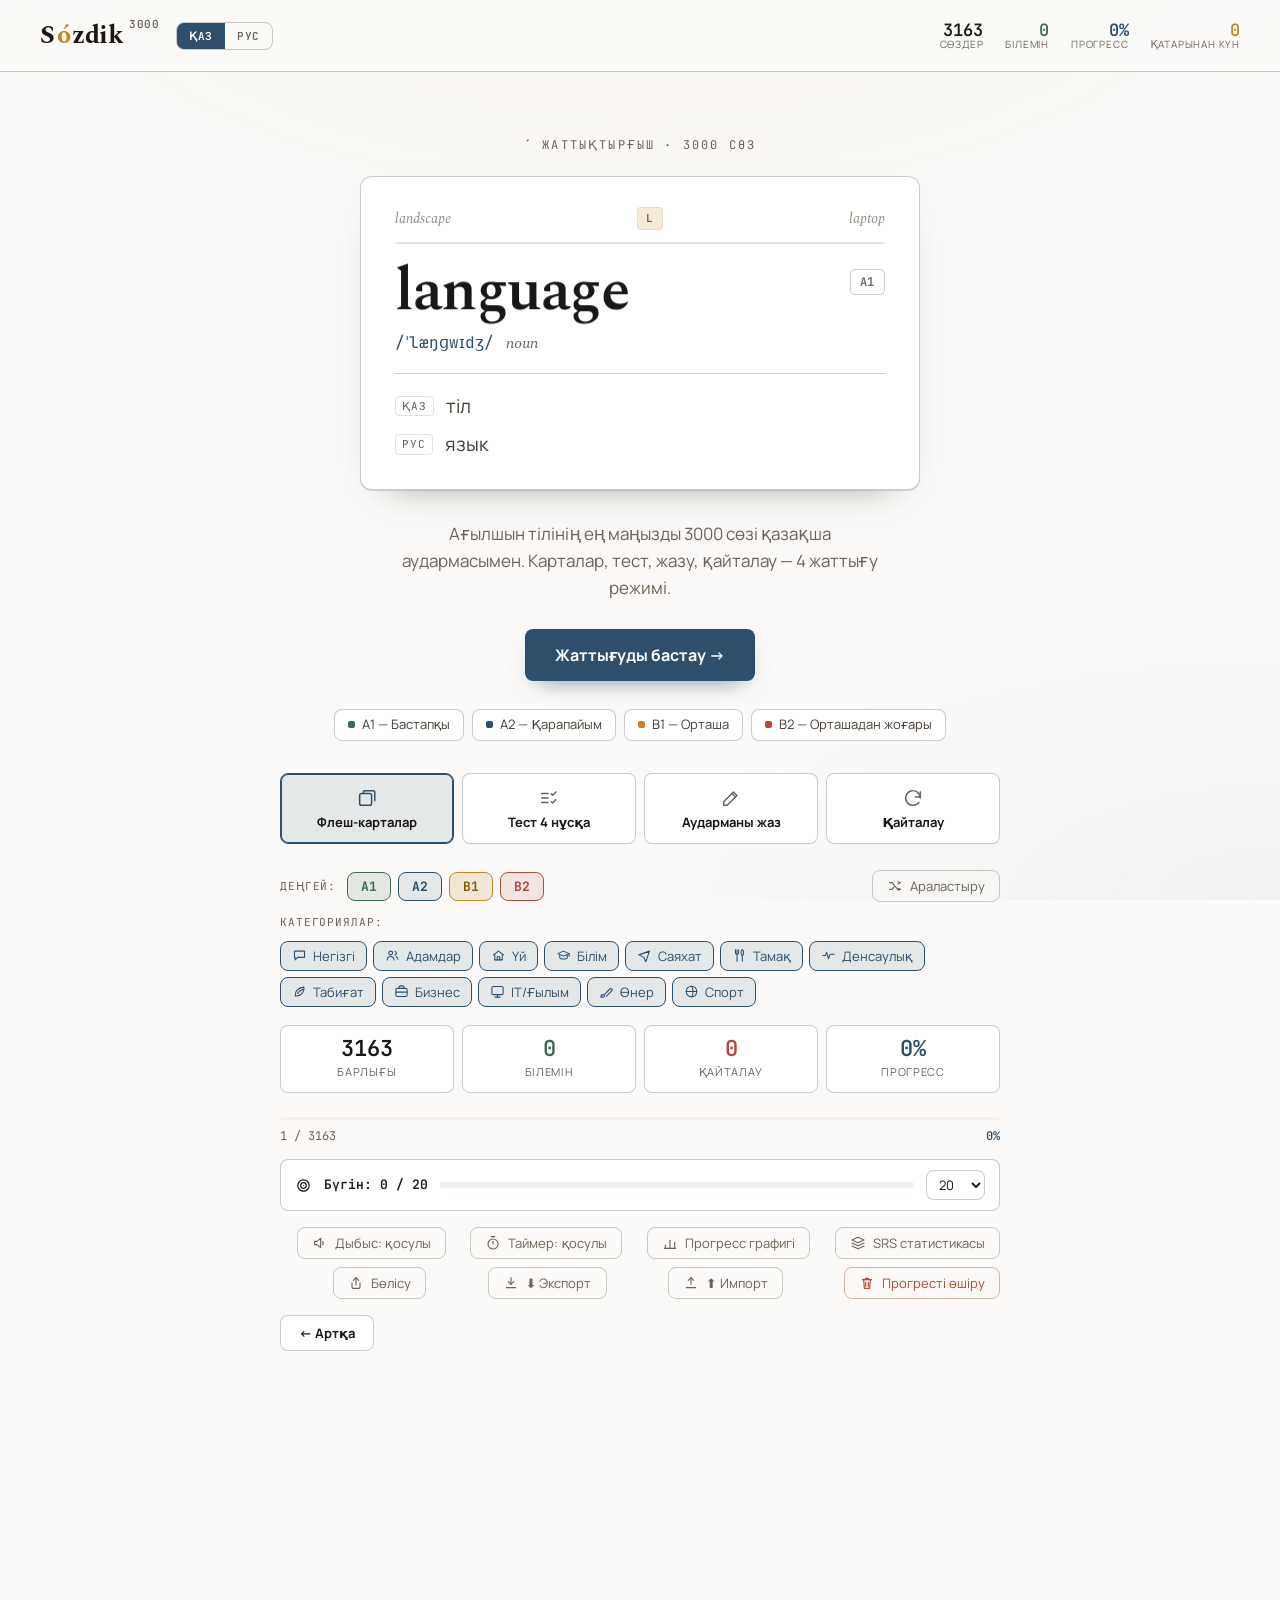
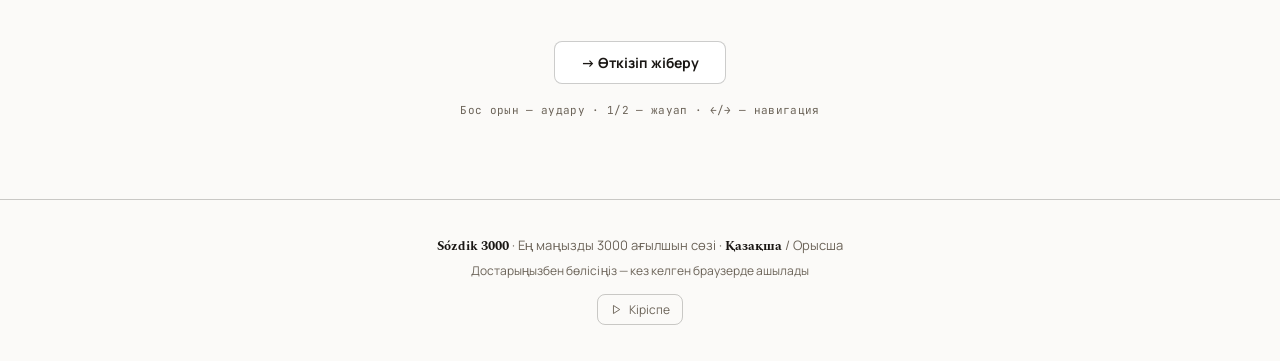
==== commit 99320063: "Hero-статья как страница словаря: колонтитул + набор по буквам Уход от «шаблонного» вида в сторону р" ====
--- a/index.html
+++ b/index.html
@@ -118,6 +118,11 @@
 <section class="hero">
   <div class="hero-eyebrow" data-i18n="hero_eyebrow">тренажёр · 3000 слов</div>
   <article class="entry hero-entry" id="hero-entry">
+    <div class="entry-guide">
+      <span class="guide-word" id="he-guide-l">label</span>
+      <span class="guide-folio" id="he-folio">L</span>
+      <span class="guide-word" id="he-guide-r">later</span>
+    </div>
     <div class="entry-head">
       <h1 class="entry-word" id="he-word">language</h1>
       <span class="entry-level" id="he-level">A1</span>
--- a/style.css
+++ b/style.css
@@ -186,7 +186,47 @@
   padding: 30px 34px;
   text-align: left;
 }
-.hero-entry { max-width: 540px; margin: 0 auto 30px; }
+.hero-entry { max-width: 560px; margin: 0 auto 30px; }
+
+/* Колонтитул словарной страницы: направляющие слова + секция */
+.entry-guide {
+  display: flex;
+  align-items: center;
+  justify-content: space-between;
+  gap: 14px;
+  padding-bottom: 12px;
+  margin-bottom: 18px;
+  border-bottom: 1px solid var(--rule);
+  box-shadow: 0 3px 0 -2px var(--rule); /* вторая, тонкая линейка → эффект двойного правила */
+}
+.guide-word {
+  font-family: var(--font-display);
+  font-style: italic;
+  font-size: 14px;
+  color: var(--ink-muted);
+  opacity: 0.75;
+  white-space: nowrap;
+  overflow: hidden;
+  text-overflow: ellipsis;
+  max-width: 40%;
+}
+.guide-word:last-child { text-align: right; }
+.guide-folio {
+  flex-shrink: 0;
+  font-family: var(--font-mono);
+  font-size: 11px;
+  font-weight: 600;
+  letter-spacing: 0.12em;
+  color: var(--amber-text);
+  border: 1px solid var(--amber-soft);
+  background: var(--amber-soft);
+  border-radius: 4px;
+  padding: 2px 8px;
+}
+/* Старостильные цифры и лигатуры — как в наборном словаре */
+.entry-word, .entry-senses, .entry-ipa { font-variant-numeric: oldstyle-nums; }
+/* Заголовок набирается по буквам */
+.entry-word .gl { display: inline-block; will-change: transform, opacity; }
 .entry-head {
   display: flex;
   align-items: flex-start;
@@ -820,16 +860,26 @@
 @keyframes assembleUp { from { opacity: 0; transform: translateY(12px); } to { opacity: 1; transform: translateY(0); } }
 @keyframes ruleDraw { from { transform: scaleX(0); } to { transform: scaleX(1); } }
 @keyframes acuteIn { 0% { opacity: 0; transform: translateY(-6px) rotate(-12deg); } 60% { opacity: 1; } 100% { opacity: 1; transform: translateY(0) rotate(0); } }
-
-.hero-entry.assemble .entry-word,
+/* Заголовок набирается по буквам — как в типографском наборе */
+@keyframes typeset { from { opacity: 0; transform: translateY(0.28em); } to { opacity: 1; transform: translateY(0); } }
+
+.hero-entry.assemble .entry-guide,
 .hero-entry.assemble .entry-pron,
 .hero-entry.assemble .entry-senses li { opacity: 0; animation: assembleUp .5s ease forwards; }
-.hero-entry.assemble .entry-word { animation-delay: .05s; }
-.hero-entry.assemble .entry-level { opacity: 0; animation: acuteIn .5s ease .25s forwards; }
-.hero-entry.assemble .entry-pron { animation-delay: .35s; }
-.hero-entry.assemble .entry-rule { animation: ruleDraw .5s cubic-bezier(.4,0,.2,1) .5s both; }
-.hero-entry.assemble .entry-senses li:nth-child(1) { animation-delay: .7s; }
-.hero-entry.assemble .entry-senses li:nth-child(2) { animation-delay: .82s; }
+.hero-entry.assemble .entry-guide { animation-delay: 0s; }
+/* Поштучная анимация букв заголовка (задержки выставляются в JS) */
+.hero-entry.assemble .entry-word .gl {
+  opacity: 0;
+  animation-name: typeset;
+  animation-duration: .42s;
+  animation-timing-function: var(--ease-out);
+  animation-fill-mode: both;
+}
+.hero-entry.assemble .entry-level { opacity: 0; animation: acuteIn .5s ease .4s forwards; }
+.hero-entry.assemble .entry-pron { animation-delay: .45s; }
+.hero-entry.assemble .entry-rule { animation: ruleDraw .5s cubic-bezier(.4,0,.2,1) .55s both; }
+.hero-entry.assemble .entry-senses li:nth-child(1) { animation-delay: .72s; }
+.hero-entry.assemble .entry-senses li:nth-child(2) { animation-delay: .84s; }
 
 /* Янтарный знак-акут «правильно» */
 .acute-mark {
@@ -866,7 +916,8 @@
 
 @media (prefers-reduced-motion: reduce) {
   *, *::before, *::after { animation-duration: .001ms !important; animation-iteration-count: 1 !important; transition-duration: .001ms !important; scroll-behavior: auto !important; }
-  .hero-entry.assemble .entry-word,
+  .hero-entry.assemble .entry-guide,
+  .hero-entry.assemble .entry-word .gl,
   .hero-entry.assemble .entry-pron,
   .hero-entry.assemble .entry-senses li,
   .hero-entry.assemble .entry-level,
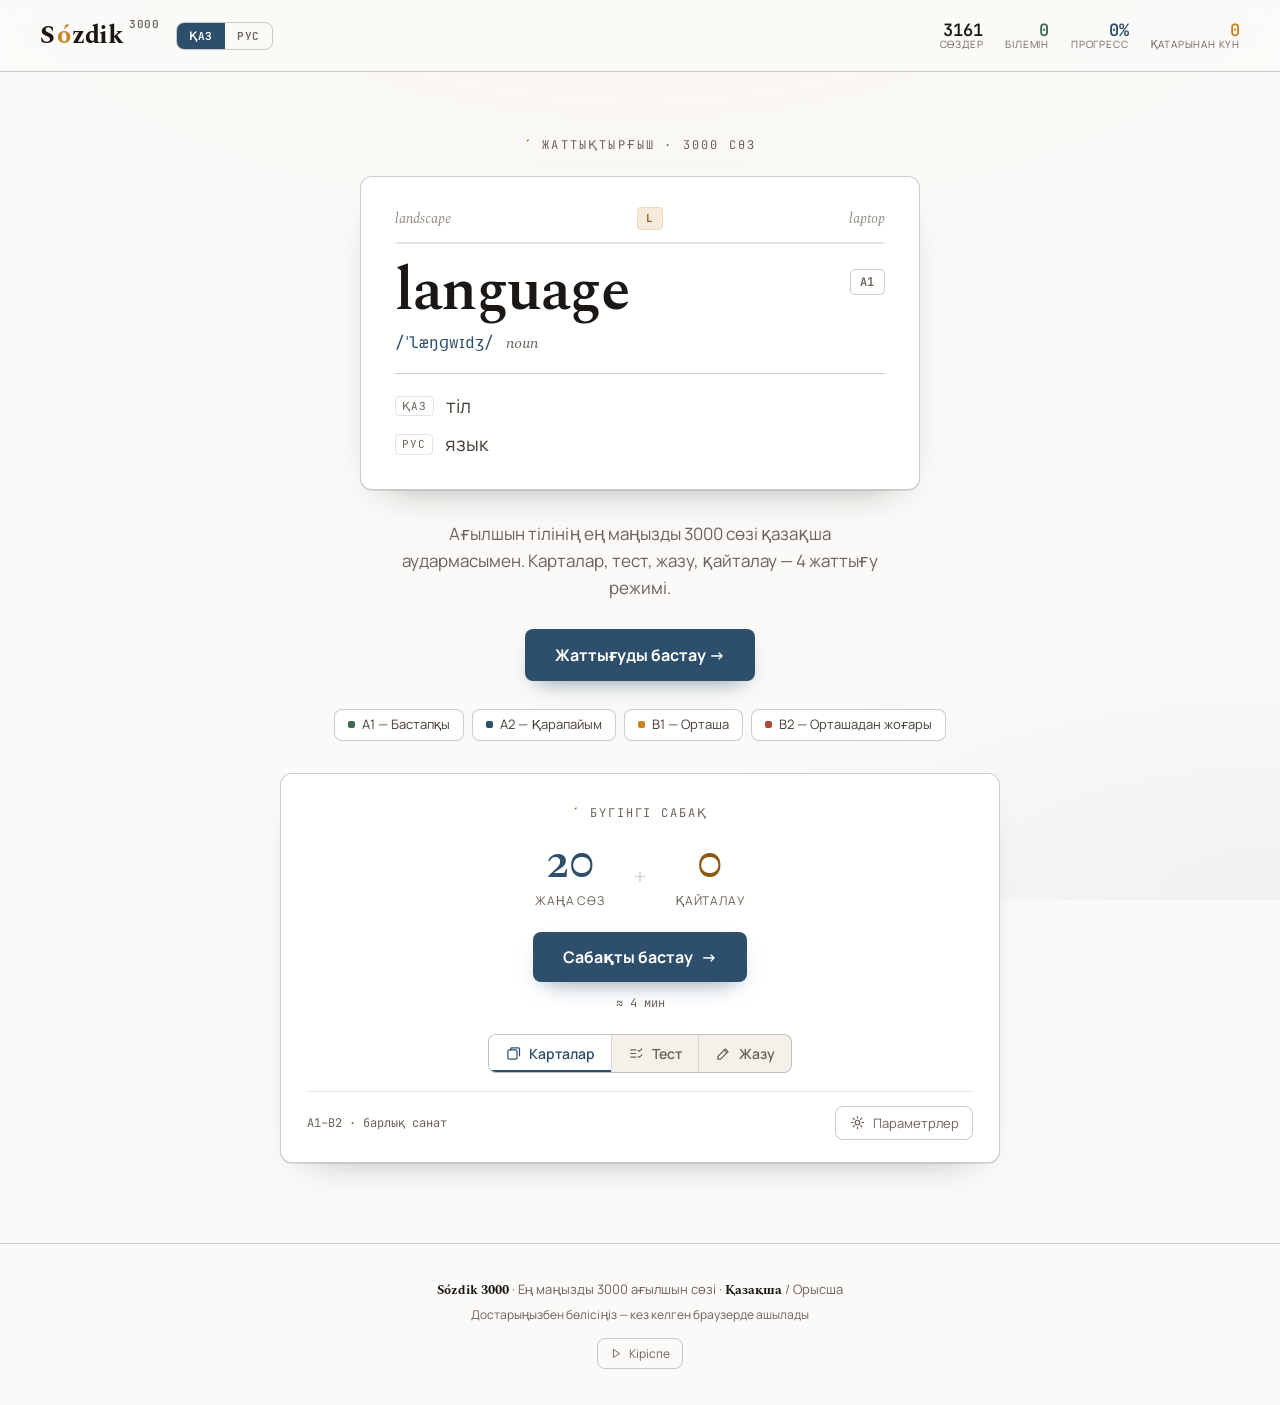
==== commit c9d5c9e1: "Урок вместо бесконечной ленты + чистка визуального шума Замер до: в рабочей зоне 32 контрола, 41 рам" ====
--- a/index.html
+++ b/index.html
@@ -1,276 +1,312 @@
-<!DOCTYPE html>
-<html lang="kk">
-<head>
-<meta charset="UTF-8">
-<meta name="viewport" content="width=device-width, initial-scale=1.0">
-<title>Sózdik 3000 — Тренажёр английских слов с переводом на казахский и русский</title>
-<meta name="description" content="3000 самых важных английских слов с переводом на казахский и русский языки. Бесплатный тренажёр: карточки, тесты, ввод перевода, интервальное повторение. Ағылшын тілін тегін үйреніңіз.">
-<meta name="theme-color" content="#FBFAF8">
-<meta property="og:type" content="website">
-<meta property="og:title" content="Sózdik 3000 — тренажёр английских слов">
-<meta property="og:description" content="3000 самых важных английских слов с переводом на казахский и русский. Карточки, тесты, ввод, интервальное повторение — бесплатно и в любом браузере.">
-<meta property="og:image" content="icons/icon-512.png">
-<meta name="twitter:card" content="summary">
-<link rel="icon" type="image/svg+xml" href="favicon.svg">
-<link rel="apple-touch-icon" href="icons/icon-192.png">
-<link rel="manifest" href="manifest.json">
-<link rel="preconnect" href="https://fonts.gstatic.com" crossorigin>
-<link href="https://fonts.googleapis.com/css2?family=Spectral:ital,wght@0,400;0,500;0,600;0,700;1,400;1,500&family=Manrope:wght@400;500;600;700;800&family=JetBrains+Mono:wght@400;500;600&display=swap" rel="stylesheet">
-<link rel="stylesheet" href="style.css">
-</head>
-<body>
-
-<!-- Интро при первом визите: лондонская линейная графика собирается и захлопывается книгой Sózdik -->
-<div id="intro" class="intro" aria-hidden="true">
-  <div class="intro-stage">
-    <svg class="intro-scene" viewBox="0 0 1000 560" role="img" aria-label="London">
-      <!-- небо: солнце, облака, птицы -->
-      <g class="il il-sky">
-        <circle class="st-amber" cx="852" cy="96" r="30"/>
-        <path class="st-amber" d="M852 50v-16M852 158v16M806 96h-16M898 96h16M819 63l-11-11M896 140l11 11M819 129l-11 11M896 52l11-11"/>
-        <path d="M120 120c-14 0-22 10-12 18 4 14 30 12 34 2 14 4 26-10 14-18-2-12-22-12-26-2z"/>
-        <path d="M610 70c-12 0-18 8-10 15 3 11 25 10 28 2 12 3 22-9 12-15-2-10-18-10-22-2z"/>
-        <path d="M430 110l10-8 10 8M460 100l9-7 9 7"/>
-      </g>
-      <!-- Биг-Бен -->
-      <g class="il il-ben">
-        <path d="M150 178 L182 116 L214 178 Z"/>
-        <path d="M170 116 L182 96 L194 116"/>
-        <rect x="153" y="178" width="58" height="278"/>
-        <circle cx="182" cy="214" r="19"/>
-        <path d="M182 214 V200M182 214 L194 220"/>
-        <path d="M153 250h58M153 300h58M153 350h58"/>
-        <rect x="145" y="436" width="74" height="22"/>
-      </g>
-      <!-- Тауэрский мост -->
-      <g class="il il-bridge">
-        <rect x="498" y="252" width="46" height="204"/>
-        <rect x="710" y="252" width="46" height="204"/>
-        <path d="M498 252 L521 226 L544 252M710 252 L733 226 L756 252"/>
-        <path d="M521 226 V214M733 226 V214"/>
-        <rect x="544" y="262" width="166" height="26"/>
-        <path d="M521 300 Q627 348 733 300"/>
-        <path d="M498 300 Q452 350 432 430 L432 456M756 300 Q802 350 822 430 L822 456"/>
-        <path d="M432 456 H822"/>
-      </g>
-      <!-- Даблдекер -->
-      <g class="il il-bus">
-        <rect class="fill-brick" x="300" y="380" width="170" height="66" rx="11"/>
-        <path class="st-brick" d="M300 414h170"/>
-        <rect class="st-brick" x="312" y="388" width="24" height="18" rx="3"/>
-        <rect class="st-brick" x="344" y="388" width="24" height="18" rx="3"/>
-        <rect class="st-brick" x="376" y="388" width="24" height="18" rx="3"/>
-        <rect class="st-brick" x="312" y="420" width="30" height="20" rx="3"/>
-        <rect class="st-brick" x="430" y="420" width="28" height="20" rx="3"/>
-        <circle cx="336" cy="452" r="13"/>
-        <circle cx="438" cy="452" r="13"/>
-      </g>
-      <!-- Телефонная будка -->
-      <g class="il il-phone">
-        <rect class="fill-brick" x="858" y="356" width="44" height="100" rx="5"/>
-        <rect class="st-brick" x="854" y="346" width="52" height="14" rx="3"/>
-        <path class="st-brick" d="M866 372h28M866 392h28M866 412h28M880 366v54"/>
-      </g>
-      <!-- земля -->
-      <line class="il il-ground" x1="60" y1="456" x2="940" y2="456"/>
-    </svg>
-    <div class="intro-book">
-      <div class="book-cover">
-        <div class="book-title">S<span class="o-acute">ó</span>zdik</div>
-        <div class="book-sub">3000</div>
-        <div class="book-mark">´</div>
-      </div>
-    </div>
-  </div>
-  <button class="intro-skip" onclick="dismissIntro()" aria-label="Пропустить">Пропустить ✕</button>
-</div>
-
-<header>
-  <div style="display:flex;align-items:center;">
-    <a href="#" class="logo" onclick="scrollToApp()">
-      S<span class="o-acute">ó</span>zdik<span class="logo-badge">3000</span>
-    </a>
-    <div class="lang-switcher">
-      <button class="ls-btn active" id="ls-kz" onclick="setAppLang('kz')">ҚАЗ</button>
-      <button class="ls-btn" id="ls-ru" onclick="setAppLang('ru')">РУС</button>
-    </div>
-  </div>
-  <div class="header-stats">
-    <div class="hstat">
-      <div class="hstat-val" id="hs-total">0</div>
-      <div class="hstat-label" data-i18n="header_words">Слов</div>
-    </div>
-    <div class="hstat">
-      <div class="hstat-val" style="color:var(--green)" id="hs-known">0</div>
-      <div class="hstat-label" data-i18n="header_known">Знаю</div>
-    </div>
-    <div class="hstat">
-      <div class="hstat-val" style="color:var(--accent2)" id="hs-pct">0%</div>
-      <div class="hstat-label" data-i18n="header_progress">Прогресс</div>
-    </div>
-    <div class="hstat">
-      <div class="hstat-val" style="color:var(--amber)" id="hs-streak">0🔥</div>
-      <div class="hstat-label" data-i18n="header_streak">Дней подряд</div>
-    </div>
-  </div>
-</header>
-
-<section class="hero">
-  <div class="hero-eyebrow" data-i18n="hero_eyebrow">тренажёр · 3000 слов</div>
-  <article class="entry hero-entry" id="hero-entry">
-    <div class="entry-guide">
-      <span class="guide-word" id="he-guide-l">label</span>
-      <span class="guide-folio" id="he-folio">L</span>
-      <span class="guide-word" id="he-guide-r">later</span>
-    </div>
-    <div class="entry-head">
-      <h1 class="entry-word" id="he-word">language</h1>
-      <span class="entry-level" id="he-level">A1</span>
-    </div>
-    <div class="entry-pron">
-      <span class="entry-ipa" id="he-ipa">/ˈlæŋɡwɪdʒ/</span>
-      <span class="entry-pos" id="he-pos">noun</span>
-    </div>
-    <div class="entry-rule"></div>
-    <ol class="entry-senses" id="he-senses">
-      <li><span class="sense-lang">қаз</span> тіл</li>
-      <li><span class="sense-lang">рус</span> язык</li>
-    </ol>
-  </article>
-  <p class="hero-lede" data-i18n="hero_subtitle">3000 самых важных английских слов с переводом на казахский и русский. Карточки, тесты, ввод, повторение — четыре режима тренировки.</p>
-  <a href="#app" class="hero-cta" onclick="document.getElementById('app').scrollIntoView({behavior:'smooth'})" data-i18n="btn_start">
-    Начать тренировку →
-  </a>
-  <div class="hero-chips">
-    <div class="chip"><span class="chip-dot" style="background:var(--forest)"></span> <span data-i18n="lvl_a1">A1 — Начальный</span></div>
-    <div class="chip"><span class="chip-dot" style="background:var(--indigo)"></span> <span data-i18n="lvl_a2">A2 — Элементарный</span></div>
-    <div class="chip"><span class="chip-dot" style="background:var(--amber)"></span> <span data-i18n="lvl_b1">B1 — Средний</span></div>
-    <div class="chip"><span class="chip-dot" style="background:var(--brick)"></span> <span data-i18n="lvl_b2">B2 — Выше среднего</span></div>
-  </div>
-</section>
-
-<div class="app-container" id="app">
-
-  <div class="mode-grid" role="tablist">
-    <button class="mode-card active" onclick="setMode('flash')" id="tab-flash" role="tab" aria-selected="true">
-      <div class="mode-icon" data-ic="flash"></div>
-      <div class="mode-name" data-i18n="tab_flash">Карточки</div>
-    </button>
-    <button class="mode-card" onclick="setMode('quiz')" id="tab-quiz" role="tab" aria-selected="false">
-      <div class="mode-icon" data-ic="quiz"></div>
-      <div class="mode-name" data-i18n="tab_quiz">Тест 4 варианта</div>
-    </button>
-    <button class="mode-card" onclick="setMode('type')" id="tab-type" role="tab" aria-selected="false">
-      <div class="mode-icon" data-ic="type"></div>
-      <div class="mode-name" data-i18n="tab_type">Введи перевод</div>
-    </button>
-    <button class="mode-card" onclick="setMode('review')" id="tab-review" role="tab" aria-selected="false">
-      <div class="mode-icon" data-ic="review"></div>
-      <div class="mode-name" data-i18n="tab_review">Повторение</div>
-    </button>
-  </div>
-
-  <div class="filter-row" style="margin-bottom: 12px;">
-    <span class="filter-label" data-i18n="lbl_level">Уровень:</span>
-    <button class="lvl-btn active-A1" id="lbtn-A1" onclick="toggleLevel('A1')">A1</button>
-    <button class="lvl-btn active-A2" id="lbtn-A2" onclick="toggleLevel('A2')">A2</button>
-    <button class="lvl-btn active-B1" id="lbtn-B1" onclick="toggleLevel('B1')">B1</button>
-    <button class="lvl-btn active-B2" id="lbtn-B2" onclick="toggleLevel('B2')">B2</button>
-    <button class="shuffle-btn" onclick="shuffleDeck()"><span class="btn-ic" data-ic="shuffle"></span><span class="btn-tx" data-i18n="btn_shuffle">Перемешать</span></button>
-  </div>
-
-  <div class="filter-row" id="cat-filters" style="gap:6px">
-    <span class="filter-label" data-i18n="lbl_cat" style="width:100%; display:block; margin-bottom: 4px;">Категории:</span>
-    <button class="cat-btn active" id="cbtn-cat_core" onclick="toggleCat('cat_core')"><span class="btn-ic" data-ic="core"></span><span data-i18n="cat_core">Негізгі</span></button>
-    <button class="cat-btn active" id="cbtn-cat_people" onclick="toggleCat('cat_people')"><span class="btn-ic" data-ic="people"></span><span data-i18n="cat_people">Адамдар</span></button>
-    <button class="cat-btn active" id="cbtn-cat_home" onclick="toggleCat('cat_home')"><span class="btn-ic" data-ic="home"></span><span data-i18n="cat_home">Үй</span></button>
-    <button class="cat-btn active" id="cbtn-cat_edu" onclick="toggleCat('cat_edu')"><span class="btn-ic" data-ic="edu"></span><span data-i18n="cat_edu">Білім</span></button>
-    <button class="cat-btn active" id="cbtn-cat_travel" onclick="toggleCat('cat_travel')"><span class="btn-ic" data-ic="travel"></span><span data-i18n="cat_travel">Саяхат</span></button>
-    <button class="cat-btn active" id="cbtn-cat_food" onclick="toggleCat('cat_food')"><span class="btn-ic" data-ic="food"></span><span data-i18n="cat_food">Тамақ</span></button>
-    <button class="cat-btn active" id="cbtn-cat_health" onclick="toggleCat('cat_health')"><span class="btn-ic" data-ic="health"></span><span data-i18n="cat_health">Здоровье</span></button>
-    <button class="cat-btn active" id="cbtn-cat_nature" onclick="toggleCat('cat_nature')"><span class="btn-ic" data-ic="nature"></span><span data-i18n="cat_nature">Природа</span></button>
-    <button class="cat-btn active" id="cbtn-cat_business" onclick="toggleCat('cat_business')"><span class="btn-ic" data-ic="business"></span><span data-i18n="cat_business">Бизнес</span></button>
-    <button class="cat-btn active" id="cbtn-cat_tech" onclick="toggleCat('cat_tech')"><span class="btn-ic" data-ic="tech"></span><span data-i18n="cat_tech">IT</span></button>
-    <button class="cat-btn active" id="cbtn-cat_art" onclick="toggleCat('cat_art')"><span class="btn-ic" data-ic="art"></span><span data-i18n="cat_art">Өнер</span></button>
-    <button class="cat-btn active" id="cbtn-cat_sport" onclick="toggleCat('cat_sport')"><span class="btn-ic" data-ic="sport"></span><span data-i18n="cat_sport">Спорт</span></button>
-  </div>
-
-  <div class="stats-bar">
-    <div class="stat-box">
-      <div class="stat-num" id="s-total">0</div>
-      <div class="stat-lbl" data-i18n="stat_total">Всего</div>
-    </div>
-    <div class="stat-box">
-      <div class="stat-num" style="color:var(--green)" id="s-known">0</div>
-      <div class="stat-lbl" data-i18n="stat_known">Знаю</div>
-    </div>
-    <div class="stat-box">
-      <div class="stat-num" style="color:var(--red)" id="s-repeat">0</div>
-      <div class="stat-lbl" data-i18n="stat_repeat">Повторить</div>
-    </div>
-    <div class="stat-box">
-      <div class="stat-num" style="color:var(--accent2)" id="s-pct">0%</div>
-      <div class="stat-lbl" data-i18n="stat_progress">Прогресс</div>
-    </div>
-  </div>
-
-  <div class="progress-wrap">
-    <div class="progress-track"><div class="progress-fill" id="prog" style="transform:scaleX(0)"></div></div>
-    <div class="progress-meta">
-      <span class="progress-counter" id="counter"></span>
-      <span class="progress-pct" id="pct-txt"></span>
-    </div>
-  </div>
-
-  <div class="goal-bar">
-    <span class="btn-ic" data-ic="goal"></span>
-    <span class="goal-label" id="goal-label">0 / 20</span>
-    <div class="goal-track"><div class="goal-fill" id="goal-fill" style="transform:scaleX(0)"></div></div>
-    <select class="goal-select" id="goal-select" onchange="setDailyGoal(this.value)">
-      <option value="10">10</option>
-      <option value="20" selected>20</option>
-      <option value="50">50</option>
-      <option value="100">100</option>
-    </select>
-  </div>
-
-  <div style="display:flex;gap:8px;margin-bottom:16px;flex-wrap:wrap;align-items:center">
-    <button class="shuffle-btn" onclick="toggleSound()" id="sound-btn"><span class="btn-ic" data-ic="sound"></span><span class="btn-tx"></span></button>
-    <button class="shuffle-btn" onclick="toggleTimer()" id="timer-btn"><span class="btn-ic" data-ic="timer"></span><span class="btn-tx"></span></button>
-    <button class="shuffle-btn" onclick="toggleGraph()" id="graph-btn"><span class="btn-ic" data-ic="graph"></span><span class="btn-tx"></span></button>
-    <button class="shuffle-btn" onclick="toggleSrsStats()" id="srs-stats-btn"><span class="btn-ic" data-ic="srs"></span><span class="btn-tx"></span></button>
-    <button class="shuffle-btn" onclick="shareCard()"><span class="btn-ic" data-ic="share"></span><span class="btn-tx" data-i18n="btn_share">Поделиться</span></button>
-    <button class="shuffle-btn" onclick="exportProgress()"><span class="btn-ic" data-ic="export"></span><span class="btn-tx" data-i18n="btn_export">Экспорт</span></button>
-    <button class="shuffle-btn" onclick="document.getElementById('import-file').click()"><span class="btn-ic" data-ic="import"></span><span class="btn-tx" data-i18n="btn_import">Импорт</span></button>
-    <input type="file" id="import-file" accept="application/json,.json" style="display:none" onchange="importProgress(this)">
-    <button class="shuffle-btn btn-danger" onclick="resetProgress()"><span class="btn-ic" data-ic="reset"></span><span class="btn-tx" data-i18n="btn_reset">Сбросить прогресс</span></button>
-  </div>
-
-  <div id="srs-stats-area" style="display:none;background:var(--surface);border:1px solid var(--border2);border-radius:var(--card-radius);padding:20px;margin-bottom:16px"></div>
-
-  <div id="graph-area" style="display:none;background:var(--surface);border:1px solid var(--border2);border-radius:var(--card-radius);padding:20px;margin-bottom:16px">
-    <div style="display:flex;align-items:center;gap:8px;font-family:var(--font-display);font-size:16px;font-weight:600;margin-bottom:14px;color:var(--text)"><span class="btn-ic" data-ic="graph"></span><span data-i18n="graph_title">Новые слова за 7 дней</span></div>
-    <canvas id="progress-chart" height="120"></canvas>
-    <div style="margin-top:14px;display:grid;grid-template-columns:repeat(3,1fr);gap:8px" id="graph-stats"></div>
-  </div>
-
-  <div id="main-area" class="fade-up"></div>
-
-</div>
-
-<footer>
-  <p><strong>Sózdik 3000</strong> · <span data-i18n="footer_title">3000 самых важных английских слов · Қазақша / Русский</span></p>
-  <p style="margin-top:6px;font-size:12px" data-i18n="footer_desc">Делись с друзьями — открывается в любом браузере</p>
-  <button class="intro-replay" onclick="playIntro()"><span class="btn-ic" data-ic="play"></span><span data-i18n="btn_intro">Заставка</span></button>
-</footer>
-
-<script src="data.js"></script>
-<script src="app.js"></script>
-<script>
-// Офлайн-режим (PWA): работает только по https/localhost
-if ('serviceWorker' in navigator && location.protocol !== 'file:') {
-  navigator.serviceWorker.register('sw.js').catch(() => {});
-}
-</script>
-</body>
-</html>
+<!DOCTYPE html>
+<html lang="kk">
+<head>
+<meta charset="UTF-8">
+<meta name="viewport" content="width=device-width, initial-scale=1.0">
+<title>Sózdik 3000 — Тренажёр английских слов с переводом на казахский и русский</title>
+<meta name="description" content="3000 самых важных английских слов с переводом на казахский и русский языки. Бесплатный тренажёр: карточки, тесты, ввод перевода, интервальное повторение. Ағылшын тілін тегін үйреніңіз.">
+<meta name="theme-color" content="#FBFAF8">
+<meta property="og:type" content="website">
+<meta property="og:title" content="Sózdik 3000 — тренажёр английских слов">
+<meta property="og:description" content="3000 самых важных английских слов с переводом на казахский и русский. Карточки, тесты, ввод, интервальное повторение — бесплатно и в любом браузере.">
+<meta property="og:image" content="icons/icon-512.png">
+<meta name="twitter:card" content="summary">
+<link rel="icon" type="image/svg+xml" href="favicon.svg">
+<link rel="apple-touch-icon" href="icons/icon-192.png">
+<link rel="manifest" href="manifest.json">
+<link rel="preconnect" href="https://fonts.gstatic.com" crossorigin>
+<link href="https://fonts.googleapis.com/css2?family=Spectral:ital,wght@0,400;0,600;0,700;1,400&family=Manrope:wght@400;600;700&family=JetBrains+Mono:wght@400;600&display=swap" rel="stylesheet">
+<link rel="stylesheet" href="style.css">
+</head>
+<body>
+
+<!-- Интро при первом визите: лондонская линейная графика собирается и захлопывается книгой Sózdik -->
+<div id="intro" class="intro" aria-hidden="true">
+  <div class="intro-stage">
+    <svg class="intro-scene" viewBox="0 0 1000 560" role="img" aria-label="London">
+      <!-- небо: солнце, облака, птицы -->
+      <g class="il il-sky">
+        <circle class="st-amber" cx="852" cy="96" r="30"/>
+        <path class="st-amber" d="M852 50v-16M852 158v16M806 96h-16M898 96h16M819 63l-11-11M896 140l11 11M819 129l-11 11M896 52l11-11"/>
+        <path d="M120 120c-14 0-22 10-12 18 4 14 30 12 34 2 14 4 26-10 14-18-2-12-22-12-26-2z"/>
+        <path d="M610 70c-12 0-18 8-10 15 3 11 25 10 28 2 12 3 22-9 12-15-2-10-18-10-22-2z"/>
+        <path d="M430 110l10-8 10 8M460 100l9-7 9 7"/>
+      </g>
+      <!-- Биг-Бен -->
+      <g class="il il-ben">
+        <path d="M150 178 L182 116 L214 178 Z"/>
+        <path d="M170 116 L182 96 L194 116"/>
+        <rect x="153" y="178" width="58" height="278"/>
+        <circle cx="182" cy="214" r="19"/>
+        <path d="M182 214 V200M182 214 L194 220"/>
+        <path d="M153 250h58M153 300h58M153 350h58"/>
+        <rect x="145" y="436" width="74" height="22"/>
+      </g>
+      <!-- Тауэрский мост -->
+      <g class="il il-bridge">
+        <rect x="498" y="252" width="46" height="204"/>
+        <rect x="710" y="252" width="46" height="204"/>
+        <path d="M498 252 L521 226 L544 252M710 252 L733 226 L756 252"/>
+        <path d="M521 226 V214M733 226 V214"/>
+        <rect x="544" y="262" width="166" height="26"/>
+        <path d="M521 300 Q627 348 733 300"/>
+        <path d="M498 300 Q452 350 432 430 L432 456M756 300 Q802 350 822 430 L822 456"/>
+        <path d="M432 456 H822"/>
+      </g>
+      <!-- Даблдекер -->
+      <g class="il il-bus">
+        <rect class="fill-brick" x="300" y="380" width="170" height="66" rx="11"/>
+        <path class="st-brick" d="M300 414h170"/>
+        <rect class="st-brick" x="312" y="388" width="24" height="18" rx="3"/>
+        <rect class="st-brick" x="344" y="388" width="24" height="18" rx="3"/>
+        <rect class="st-brick" x="376" y="388" width="24" height="18" rx="3"/>
+        <rect class="st-brick" x="312" y="420" width="30" height="20" rx="3"/>
+        <rect class="st-brick" x="430" y="420" width="28" height="20" rx="3"/>
+        <circle cx="336" cy="452" r="13"/>
+        <circle cx="438" cy="452" r="13"/>
+      </g>
+      <!-- Телефонная будка -->
+      <g class="il il-phone">
+        <rect class="fill-brick" x="858" y="356" width="44" height="100" rx="5"/>
+        <rect class="st-brick" x="854" y="346" width="52" height="14" rx="3"/>
+        <path class="st-brick" d="M866 372h28M866 392h28M866 412h28M880 366v54"/>
+      </g>
+      <!-- земля -->
+      <line class="il il-ground" x1="60" y1="456" x2="940" y2="456"/>
+    </svg>
+    <div class="intro-book">
+      <div class="book-cover">
+        <div class="book-title">S<span class="o-acute">ó</span>zdik</div>
+        <div class="book-sub">3000</div>
+        <div class="book-mark">´</div>
+      </div>
+    </div>
+  </div>
+  <button class="intro-skip" onclick="dismissIntro()" aria-label="Пропустить">Пропустить ✕</button>
+</div>
+
+<header>
+  <div style="display:flex;align-items:center;">
+    <a href="#" class="logo" onclick="scrollToApp()">
+      S<span class="o-acute">ó</span>zdik<span class="logo-badge">3000</span>
+    </a>
+    <div class="lang-switcher">
+      <button class="ls-btn active" id="ls-kz" onclick="setAppLang('kz')" aria-label="Қазақша">ҚАЗ</button>
+      <button class="ls-btn" id="ls-ru" onclick="setAppLang('ru')" aria-label="Русский">РУС</button>
+    </div>
+  </div>
+  <div class="header-stats">
+    <div class="hstat">
+      <div class="hstat-val" id="hs-total">0</div>
+      <div class="hstat-label" data-i18n="header_words">Слов</div>
+    </div>
+    <div class="hstat">
+      <div class="hstat-val" style="color:var(--green)" id="hs-known">0</div>
+      <div class="hstat-label" data-i18n="header_known">Знаю</div>
+    </div>
+    <div class="hstat">
+      <div class="hstat-val" style="color:var(--accent2)" id="hs-pct">0%</div>
+      <div class="hstat-label" data-i18n="header_progress">Прогресс</div>
+    </div>
+    <div class="hstat">
+      <div class="hstat-val" style="color:var(--amber)" id="hs-streak">0🔥</div>
+      <div class="hstat-label" data-i18n="header_streak">Дней подряд</div>
+    </div>
+  </div>
+</header>
+
+<section class="hero">
+  <div class="hero-eyebrow" data-i18n="hero_eyebrow">тренажёр · 3000 слов</div>
+  <article class="entry hero-entry" id="hero-entry">
+    <div class="entry-guide">
+      <span class="guide-word" id="he-guide-l">label</span>
+      <span class="guide-folio" id="he-folio">L</span>
+      <span class="guide-word" id="he-guide-r">later</span>
+    </div>
+    <div class="entry-head">
+      <h1 class="entry-word" id="he-word">language</h1>
+      <span class="entry-level" id="he-level">A1</span>
+    </div>
+    <div class="entry-pron">
+      <span class="entry-ipa" id="he-ipa">/ˈlæŋɡwɪdʒ/</span>
+      <span class="entry-pos" id="he-pos">noun</span>
+    </div>
+    <div class="entry-rule"></div>
+    <ol class="entry-senses" id="he-senses">
+      <li><span class="sense-lang">қаз</span> тіл</li>
+      <li><span class="sense-lang">рус</span> язык</li>
+    </ol>
+  </article>
+  <p class="hero-lede" data-i18n="hero_subtitle">3000 самых важных английских слов с переводом на казахский и русский. Карточки, тесты, ввод, повторение — четыре режима тренировки.</p>
+  <a href="#app" class="hero-cta" onclick="document.getElementById('app').scrollIntoView({behavior:'smooth'})" data-i18n="btn_start">
+    Начать тренировку →
+  </a>
+  <div class="hero-chips">
+    <div class="chip"><span class="chip-dot" style="background:var(--forest)"></span> <span data-i18n="lvl_a1">A1 — Начальный</span></div>
+    <div class="chip"><span class="chip-dot" style="background:var(--indigo)"></span> <span data-i18n="lvl_a2">A2 — Элементарный</span></div>
+    <div class="chip"><span class="chip-dot" style="background:var(--amber)"></span> <span data-i18n="lvl_b1">B1 — Средний</span></div>
+    <div class="chip"><span class="chip-dot" style="background:var(--brick)"></span> <span data-i18n="lvl_b2">B2 — Выше среднего</span></div>
+  </div>
+</section>
+
+<div class="app-container" id="app">
+
+  <!-- Экран старта занятия: единственное решение, которое нужно принять -->
+  <section class="lesson-start" id="lesson-start">
+    <div class="ls-eyebrow" data-i18n="ls_today">Сегодняшний урок</div>
+    <div class="ls-plan">
+      <div class="ls-cell">
+        <div class="ls-num" id="ls-new">0</div>
+        <div class="ls-cap" data-i18n="ls_new">новых</div>
+      </div>
+      <div class="ls-sep" aria-hidden="true">+</div>
+      <div class="ls-cell">
+        <div class="ls-num ls-due" id="ls-due">0</div>
+        <div class="ls-cap" data-i18n="ls_due">повторить</div>
+      </div>
+    </div>
+    <button class="hero-cta ls-go" id="ls-go" onclick="startSession()">
+      <span data-i18n="ls_start">Начать урок</span> →
+    </button>
+    <div class="ls-time" id="ls-time"></div>
+
+    <div class="seg-group" role="tablist" aria-label="Режим тренировки">
+      <button class="seg active" onclick="setMode('flash')" id="tab-flash" role="tab" aria-selected="true">
+        <span class="btn-ic" data-ic="flash"></span><span data-i18n="tab_flash_short">Карточки</span>
+      </button>
+      <button class="seg" onclick="setMode('quiz')" id="tab-quiz" role="tab" aria-selected="false">
+        <span class="btn-ic" data-ic="quiz"></span><span data-i18n="tab_quiz_short">Тест</span>
+      </button>
+      <button class="seg" onclick="setMode('type')" id="tab-type" role="tab" aria-selected="false">
+        <span class="btn-ic" data-ic="type"></span><span data-i18n="tab_type_short">Ввод</span>
+      </button>
+    </div>
+
+    <div class="ls-foot">
+      <span class="ls-scope" id="ls-scope"></span>
+      <button class="ghost-btn" onclick="openSheet()" aria-label="Открыть настройки">
+        <span class="btn-ic" data-ic="settings"></span><span class="btn-tx" data-i18n="btn_settings">Настройки</span>
+      </button>
+    </div>
+  </section>
+
+  <!-- Полоса занятия: видна только во время урока -->
+  <div class="lesson-bar" id="lesson-bar" hidden>
+    <button class="lb-exit" onclick="endSession(false)" id="lb-exit" aria-label="Завершить урок">
+      <span class="btn-ic" data-ic="close"></span>
+    </button>
+    <div class="lb-track"><div class="lb-fill" id="lb-fill"></div></div>
+    <span class="lb-count" id="lb-count"></span>
+  </div>
+
+  <div id="main-area"></div>
+
+</div>
+
+<!-- Шторка настроек: всё, что не нужно во время урока -->
+<div class="scrim" id="scrim" onclick="closeSheet()" hidden></div>
+<aside class="sheet" id="sheet" hidden role="dialog" aria-modal="true" aria-labelledby="sheet-title">
+  <div class="sheet-head">
+    <h2 class="sheet-title" id="sheet-title" data-i18n="btn_settings">Настройки</h2>
+    <button class="ghost-btn icon-only" onclick="closeSheet()" aria-label="Закрыть">
+      <span class="btn-ic" data-ic="close"></span>
+    </button>
+  </div>
+  <div class="sheet-body">
+
+    <div class="sheet-sec">
+      <div class="sheet-lbl" data-i18n="lbl_level">Уровень</div>
+      <div class="chip-row">
+        <button class="lvl-btn active-A1" id="lbtn-A1" onclick="toggleLevel('A1')">A1</button>
+        <button class="lvl-btn active-A2" id="lbtn-A2" onclick="toggleLevel('A2')">A2</button>
+        <button class="lvl-btn active-B1" id="lbtn-B1" onclick="toggleLevel('B1')">B1</button>
+        <button class="lvl-btn active-B2" id="lbtn-B2" onclick="toggleLevel('B2')">B2</button>
+      </div>
+    </div>
+
+    <div class="sheet-sec">
+      <div class="sheet-lbl" data-i18n="lbl_cat">Категории</div>
+      <div class="chip-row" id="cat-filters">
+        <button class="cat-btn active" id="cbtn-cat_core" onclick="toggleCat('cat_core')"><span class="btn-ic" data-ic="core"></span><span data-i18n="cat_core">Негізгі</span></button>
+        <button class="cat-btn active" id="cbtn-cat_people" onclick="toggleCat('cat_people')"><span class="btn-ic" data-ic="people"></span><span data-i18n="cat_people">Адамдар</span></button>
+        <button class="cat-btn active" id="cbtn-cat_home" onclick="toggleCat('cat_home')"><span class="btn-ic" data-ic="home"></span><span data-i18n="cat_home">Үй</span></button>
+        <button class="cat-btn active" id="cbtn-cat_edu" onclick="toggleCat('cat_edu')"><span class="btn-ic" data-ic="edu"></span><span data-i18n="cat_edu">Білім</span></button>
+        <button class="cat-btn active" id="cbtn-cat_travel" onclick="toggleCat('cat_travel')"><span class="btn-ic" data-ic="travel"></span><span data-i18n="cat_travel">Саяхат</span></button>
+        <button class="cat-btn active" id="cbtn-cat_food" onclick="toggleCat('cat_food')"><span class="btn-ic" data-ic="food"></span><span data-i18n="cat_food">Тамақ</span></button>
+        <button class="cat-btn active" id="cbtn-cat_health" onclick="toggleCat('cat_health')"><span class="btn-ic" data-ic="health"></span><span data-i18n="cat_health">Денсаулық</span></button>
+        <button class="cat-btn active" id="cbtn-cat_nature" onclick="toggleCat('cat_nature')"><span class="btn-ic" data-ic="nature"></span><span data-i18n="cat_nature">Табиғат</span></button>
+        <button class="cat-btn active" id="cbtn-cat_business" onclick="toggleCat('cat_business')"><span class="btn-ic" data-ic="business"></span><span data-i18n="cat_business">Бизнес</span></button>
+        <button class="cat-btn active" id="cbtn-cat_tech" onclick="toggleCat('cat_tech')"><span class="btn-ic" data-ic="tech"></span><span data-i18n="cat_tech">IT</span></button>
+        <button class="cat-btn active" id="cbtn-cat_art" onclick="toggleCat('cat_art')"><span class="btn-ic" data-ic="art"></span><span data-i18n="cat_art">Өнер</span></button>
+        <button class="cat-btn active" id="cbtn-cat_sport" onclick="toggleCat('cat_sport')"><span class="btn-ic" data-ic="sport"></span><span data-i18n="cat_sport">Спорт</span></button>
+      </div>
+    </div>
+
+    <div class="sheet-sec">
+      <div class="sheet-row">
+        <span class="sheet-row-lbl" data-i18n="lbl_goal">Цель на день</span>
+        <select class="goal-select" id="goal-select" onchange="setDailyGoal(this.value)">
+          <option value="10">10</option>
+          <option value="20" selected>20</option>
+          <option value="50">50</option>
+          <option value="100">100</option>
+        </select>
+      </div>
+      <div class="sheet-row">
+        <span class="sheet-row-lbl" data-i18n="lbl_goal_today">Сегодня пройдено</span>
+        <span class="goal-inline"><span class="goal-label" id="goal-label">0 / 20</span>
+          <span class="goal-track"><span class="goal-fill" id="goal-fill" style="transform:scaleX(0)"></span></span>
+        </span>
+      </div>
+      <div class="chip-row" style="margin-top:10px">
+        <button class="shuffle-btn" onclick="toggleSound()" id="sound-btn" aria-label="Звук"><span class="btn-ic" data-ic="sound"></span><span class="btn-tx"></span></button>
+        <button class="shuffle-btn" onclick="toggleTimer()" id="timer-btn" aria-label="Таймер"><span class="btn-ic" data-ic="timer"></span><span class="btn-tx"></span></button>
+      </div>
+    </div>
+
+    <div class="sheet-sec">
+      <div class="sheet-lbl" data-i18n="lbl_stats">Статистика</div>
+      <div class="chip-row">
+        <button class="shuffle-btn" onclick="toggleGraph()" id="graph-btn" aria-label="График прогресса"><span class="btn-ic" data-ic="graph"></span><span class="btn-tx"></span></button>
+        <button class="shuffle-btn" onclick="toggleSrsStats()" id="srs-stats-btn" aria-label="SRS статистика"><span class="btn-ic" data-ic="srs"></span><span class="btn-tx"></span></button>
+      </div>
+      <div id="srs-stats-area" class="panel-area" hidden></div>
+      <div id="graph-area" class="panel-area" hidden>
+        <div class="panel-title"><span class="btn-ic" data-ic="graph"></span><span data-i18n="graph_title">Новые слова за 7 дней</span></div>
+        <canvas id="progress-chart" height="120"></canvas>
+        <div class="graph-stats" id="graph-stats"></div>
+      </div>
+    </div>
+
+    <div class="sheet-sec">
+      <div class="sheet-lbl" data-i18n="lbl_data">Данные</div>
+      <div class="chip-row">
+        <button class="shuffle-btn" onclick="shareCard()" aria-label="Поделиться"><span class="btn-ic" data-ic="share"></span><span class="btn-tx" data-i18n="btn_share">Поделиться</span></button>
+        <button class="shuffle-btn" onclick="exportProgress()" aria-label="Экспорт прогресса"><span class="btn-ic" data-ic="export"></span><span class="btn-tx" data-i18n="btn_export">Экспорт</span></button>
+        <button class="shuffle-btn" onclick="document.getElementById('import-file').click()" aria-label="Импорт прогресса"><span class="btn-ic" data-ic="import"></span><span class="btn-tx" data-i18n="btn_import">Импорт</span></button>
+        <input type="file" id="import-file" accept="application/json,.json" style="display:none" onchange="importProgress(this)">
+      </div>
+      <div class="chip-row" style="margin-top:8px">
+        <button class="shuffle-btn btn-danger" onclick="resetProgress()" aria-label="Сбросить прогресс"><span class="btn-ic" data-ic="reset"></span><span class="btn-tx" data-i18n="btn_reset">Сбросить прогресс</span></button>
+      </div>
+    </div>
+
+  </div>
+</aside>
+
+<footer>
+  <p><strong>Sózdik 3000</strong> · <span data-i18n="footer_title">3000 самых важных английских слов · Қазақша / Русский</span></p>
+  <p style="margin-top:6px;font-size:12px" data-i18n="footer_desc">Делись с друзьями — открывается в любом браузере</p>
+  <button class="intro-replay" onclick="playIntro()" aria-label="Показать заставку"><span class="btn-ic" data-ic="play"></span><span data-i18n="btn_intro">Заставка</span></button>
+</footer>
+
+<script src="data.js"></script>
+<script src="app.js"></script>
+<script>
+// Офлайн-режим (PWA): работает только по https/localhost
+if ('serviceWorker' in navigator && location.protocol !== 'file:') {
+  navigator.serviceWorker.register('sw.js').catch(() => {});
+}
+</script>
+</body>
+</html>
--- a/style.css
+++ b/style.css
@@ -56,6 +56,8 @@
 }
 
 *, *::before, *::after { box-sizing: border-box; margin: 0; padding: 0; }
+/* Атрибут hidden должен побеждать любые display из правил ниже */
+[hidden] { display: none !important; }
 html { scroll-behavior: smooth; }
 body {
   font-family: var(--font-body);
@@ -137,10 +139,13 @@
   letter-spacing: 0.06em;
   padding: 6px 12px;
   cursor: pointer;
-  transition: background .18s, color .18s;
-}
-.ls-btn:hover { color: var(--ink); }
+  transition: background .18s, color .18s, transform .12s var(--ease-out);
+}
+.ls-btn:active { transform: scale(.96); }
 .ls-btn.active { background: var(--indigo); color: #fff; }
+@media (hover: hover) and (pointer: fine) {
+  .ls-btn:hover { color: var(--ink); }
+}
 .header-stats { display: flex; gap: 22px; align-items: center; }
 .hstat { text-align: right; line-height: 1.1; }
 .hstat-val {
@@ -226,7 +231,7 @@
 /* Старостильные цифры и лигатуры — как в наборном словаре */
 .entry-word, .entry-senses, .entry-ipa { font-variant-numeric: oldstyle-nums; }
 /* Заголовок набирается по буквам */
-.entry-word .gl { display: inline-block; will-change: transform, opacity; }
+.entry-word .gl { display: inline-block; }
 .entry-head {
   display: flex;
   align-items: flex-start;
@@ -328,7 +333,9 @@
   text-decoration: none;
   box-shadow: 0 10px 24px -12px rgba(46,79,107,0.7);
 }
-.hero-cta:hover { transform: translateY(-2px); background: var(--indigo-deep); box-shadow: 0 16px 30px -14px rgba(46,79,107,0.8); }
+@media (hover: hover) and (pointer: fine) {
+  .hero-cta:hover { transform: translateY(-2px); background: var(--indigo-deep); box-shadow: 0 16px 30px -14px rgba(46,79,107,0.8); }
+}
 .hero-cta:active { transform: scale(.97); }
 .hero-chips { display: flex; justify-content: center; gap: 8px; flex-wrap: wrap; margin-top: 28px; }
 .chip {
@@ -491,39 +498,148 @@
    ============================================================ */
 .app-container { position: relative; z-index: 1; max-width: 760px; margin: 0 auto; padding: 0 20px 80px; }
 
-/* Вкладки режимов */
-.mode-grid { display: grid; grid-template-columns: repeat(4, 1fr); gap: 8px; margin-bottom: 26px; }
-.mode-card {
+/* ============================================================
+   ЭКРАН СТАРТА ЗАНЯТИЯ
+   ============================================================ */
+.lesson-start {
   background: var(--paper-raised);
   border: 1px solid var(--rule-strong);
-  border-radius: var(--radius-sm);
-  padding: 13px 10px;
+  border-radius: var(--radius);
+  box-shadow: 0 1px 0 var(--rule), 0 18px 40px -30px rgba(26,23,20,0.45);
+  padding: 30px 26px 22px;
   text-align: center;
-  cursor: pointer;
-  transition: border-color .18s, background .18s, box-shadow .18s, transform .18s var(--ease-out);
-  user-select: none;
-  font: inherit;
-  color: inherit;
-}
-.mode-card:focus-visible { outline: 2px solid var(--indigo); outline-offset: 2px; }
-.mode-card:hover { border-color: var(--ink-muted); transform: translateY(-3px); box-shadow: 0 12px 24px -16px rgba(26,23,20,0.55); }
-.mode-card:active { transform: scale(.97); }
-.mode-card.active { border-color: var(--indigo); background: var(--indigo-soft); box-shadow: inset 0 0 0 1px var(--indigo); }
-.mode-icon { display: flex; justify-content: center; margin-bottom: 6px; color: var(--ink-muted); }
-.mode-icon .ic { width: 22px; height: 22px; stroke-width: 1.6; }
-.mode-card:hover .mode-icon { color: var(--ink); }
-.mode-card.active .mode-icon { color: var(--indigo); }
-.mode-name { font-family: var(--font-body); font-size: 13px; font-weight: 700; color: var(--ink); line-height: 1.2; }
-
-/* Фильтры */
-.filter-row { display: flex; align-items: center; gap: 7px; flex-wrap: wrap; margin-bottom: 18px; }
-.filter-label { font-family: var(--font-mono); font-size: 11px; text-transform: uppercase; letter-spacing: 0.08em; color: var(--ink-muted); margin-right: 4px; }
+}
+.ls-eyebrow {
+  font-family: var(--font-mono);
+  font-size: 12px;
+  letter-spacing: 0.16em;
+  text-transform: uppercase;
+  color: var(--ink-muted);
+}
+.ls-eyebrow::before { content: '´ '; color: var(--amber-text); font-weight: 700; }
+.ls-plan {
+  display: flex;
+  align-items: center;
+  justify-content: center;
+  gap: 22px;
+  margin: 20px 0 6px;
+}
+.ls-cell { min-width: 84px; }
+.ls-num {
+  font-family: var(--font-display);
+  font-size: 44px;
+  font-weight: 600;
+  line-height: 1;
+  color: var(--indigo);
+  font-variant-numeric: oldstyle-nums;
+}
+.ls-num.ls-due { color: var(--amber-text); }
+.ls-cap {
+  font-size: 12px;
+  color: var(--ink-muted);
+  margin-top: 6px;
+  text-transform: uppercase;
+  letter-spacing: 0.07em;
+}
+.ls-sep { font-family: var(--font-display); font-size: 24px; color: var(--rule-strong); }
+.ls-go { margin-top: 16px; }
+.ls-go[disabled] { opacity: .5; cursor: default; box-shadow: none; }
+.ls-time { font-family: var(--font-mono); font-size: 12px; color: var(--ink-muted); margin-top: 12px; }
+.ls-foot {
+  display: flex;
+  align-items: center;
+  justify-content: space-between;
+  gap: 12px;
+  margin-top: 18px;
+  padding-top: 14px;
+  border-top: 1px solid var(--rule);
+}
+.ls-scope { font-family: var(--font-mono); font-size: 12px; color: var(--ink-muted); text-align: left; }
+
+/* Сегмент-контрол режима: компактнее четырёх карточек */
+.seg-group {
+  display: inline-flex;
+  margin-top: 22px;
+  border: 1px solid var(--rule-strong);
+  border-radius: var(--radius-sm);
+  overflow: hidden;
+  background: var(--paper-sunken);
+}
+.seg {
+  display: inline-flex;
+  align-items: center;
+  gap: 7px;
+  padding: 9px 16px;
+  border: none;
+  background: transparent;
+  font-family: var(--font-body);
+  font-size: 14px;
+  font-weight: 600;
+  color: var(--ink-muted);
+  cursor: pointer;
+  transition: background .18s, color .18s, transform .12s var(--ease-out);
+}
+.seg + .seg { border-left: 1px solid var(--rule); }
+.seg .ic { width: 17px; height: 17px; }
+.seg:active { transform: scale(.97); }
+.seg.active { background: var(--paper-raised); color: var(--indigo); box-shadow: inset 0 -2px 0 var(--indigo); }
+.seg:focus-visible { outline: 2px solid var(--indigo); outline-offset: -2px; }
+@media (hover: hover) and (pointer: fine) { .seg:not(.active):hover { color: var(--ink); } }
+
+/* Полоса урока */
+.lesson-bar {
+  display: flex;
+  align-items: center;
+  gap: 12px;
+  margin-bottom: 18px;
+}
+.lb-exit {
+  flex-shrink: 0;
+  display: inline-flex;
+  align-items: center;
+  justify-content: center;
+  width: 32px; height: 32px;
+  border: 1px solid var(--rule-strong);
+  border-radius: var(--radius-sm);
+  background: transparent;
+  color: var(--ink-muted);
+  cursor: pointer;
+  transition: color .18s, border-color .18s, transform .12s var(--ease-out);
+}
+.lb-exit:active { transform: scale(.94); }
+@media (hover: hover) and (pointer: fine) { .lb-exit:hover { color: var(--ink); border-color: var(--ink-muted); } }
+.lb-track { flex: 1; height: 4px; background: var(--paper-sunken); border-radius: 2px; overflow: hidden; }
+.lb-fill { height: 100%; width: 100%; background: var(--indigo); border-radius: 2px; transform: scaleX(0); transform-origin: left center; transition: transform .4s var(--ease-out); }
+.lb-count { font-family: var(--font-mono); font-size: 13px; color: var(--ink-muted); font-variant-numeric: oldstyle-nums; min-width: 62px; text-align: right; }
+
+/* Кнопка-призрак (настройки, закрытие) */
+.ghost-btn {
+  display: inline-flex;
+  align-items: center;
+  gap: 7px;
+  padding: 7px 13px;
+  border: 1px solid var(--rule-strong);
+  border-radius: var(--radius-sm);
+  background: transparent;
+  font-family: var(--font-body);
+  font-size: 13px;
+  color: var(--ink-muted);
+  cursor: pointer;
+  white-space: nowrap;
+  transition: color .18s, border-color .18s, background .18s, transform .12s var(--ease-out);
+}
+.ghost-btn:active { transform: scale(.96); }
+.ghost-btn.icon-only { padding: 7px; }
+@media (hover: hover) and (pointer: fine) { .ghost-btn:hover { color: var(--ink); border-color: var(--ink-muted); } }
+
+/* Фильтры (живут в шторке настроек) */
+.chip-row { display: flex; align-items: center; gap: 7px; flex-wrap: wrap; }
 .lvl-btn {
   padding: 5px 13px;
   border-radius: var(--radius-sm);
   border: 1px solid var(--rule-strong);
   font-size: 13px;
-  font-weight: 700;
+  font-weight: 600;
   font-family: var(--font-mono);
   cursor: pointer;
   background: transparent;
@@ -551,14 +667,13 @@
 }
 .cat-btn .ic { width: 15px; height: 15px; }
 .cat-btn.active { background: var(--indigo-soft); color: var(--indigo); border-color: var(--indigo); }
-.cat-btn:hover { color: var(--ink); }
+@media (hover: hover) and (pointer: fine) { .cat-btn:hover { color: var(--ink); } }
 .cat-btn:active { transform: scale(.95); }
 
 .shuffle-btn {
   display: inline-flex;
   align-items: center;
   gap: 7px;
-  margin-left: auto;
   padding: 6px 14px;
   border-radius: var(--radius-sm);
   border: 1px solid var(--rule-strong);
@@ -569,34 +684,17 @@
   transition: border-color .18s, background .18s, color .18s, transform .12s var(--ease-out);
   font-family: var(--font-body);
 }
-.shuffle-btn:hover { background: var(--paper-sunken); color: var(--ink); border-color: var(--ink-muted); }
+@media (hover: hover) and (pointer: fine) { .shuffle-btn:hover { background: var(--paper-sunken); color: var(--ink); border-color: var(--ink-muted); } }
 .shuffle-btn:active { transform: scale(.96); }
 .shuffle-btn .ic { width: 16px; height: 16px; }
 .btn-danger { color: var(--brick); border-color: rgba(176,74,57,0.4); }
-.btn-danger:hover { background: var(--brick); color: #fff; border-color: var(--brick); }
-
-/* Прогресс */
-.progress-wrap { margin-bottom: 14px; }
-.progress-track { height: 3px; background: var(--paper-sunken); border-radius: 2px; overflow: hidden; }
-.progress-fill { height: 100%; width: 100%; background: var(--indigo); border-radius: 2px; transform: scaleX(0); transform-origin: left center; transition: transform .4s var(--ease-out); }
-.progress-meta { display: flex; justify-content: space-between; align-items: center; margin-top: 7px; }
-.progress-counter { font-family: var(--font-mono); font-size: 12px; color: var(--ink-muted); }
-.progress-pct { font-family: var(--font-mono); font-size: 12px; font-weight: 600; color: var(--indigo); }
-
-/* Дневная цель */
-.goal-bar {
-  display: flex;
-  align-items: center;
-  gap: 12px;
-  background: var(--paper-raised);
-  border: 1px solid var(--rule-strong);
-  border-radius: var(--radius-sm);
-  padding: 10px 14px;
-  margin-bottom: 16px;
-}
-.goal-label { font-family: var(--font-mono); font-size: 13px; font-weight: 600; white-space: nowrap; color: var(--ink); }
-.goal-track { flex: 1; height: 6px; background: var(--paper-sunken); border-radius: 3px; overflow: hidden; }
-.goal-fill { height: 100%; width: 100%; background: var(--amber); border-radius: 3px; transform: scaleX(0); transform-origin: left center; transition: transform .4s var(--ease-out); }
+@media (hover: hover) and (pointer: fine) { .btn-danger:hover { background: var(--brick); color: #fff; border-color: var(--brick); } }
+
+/* Дневная цель (в шторке) */
+.goal-inline { display: inline-flex; align-items: center; gap: 10px; }
+.goal-label { font-family: var(--font-mono); font-size: 13px; font-weight: 600; white-space: nowrap; color: var(--ink); font-variant-numeric: oldstyle-nums; }
+.goal-track { display: block; width: 90px; height: 6px; background: var(--paper-sunken); border-radius: 3px; overflow: hidden; }
+.goal-fill { display: block; height: 100%; width: 100%; background: var(--amber); border-radius: 3px; transform: scaleX(0); transform-origin: left center; transition: transform .4s var(--ease-out); }
 .goal-fill.done { background: var(--forest); }
 .goal-select {
   background: var(--paper-raised);
@@ -609,11 +707,75 @@
   cursor: pointer;
 }
 
-/* Статистика */
-.stats-bar { display: grid; grid-template-columns: repeat(4, 1fr); gap: 8px; margin-bottom: 24px; }
-.stat-box { background: var(--paper-raised); border: 1px solid var(--rule-strong); border-radius: var(--radius-sm); padding: 12px; text-align: center; }
-.stat-num { font-family: var(--font-mono); font-size: 22px; font-weight: 600; line-height: 1; color: var(--ink); }
-.stat-lbl { font-size: 11px; color: var(--ink-muted); margin-top: 4px; text-transform: uppercase; letter-spacing: 0.06em; }
+/* ============================================================
+   ШТОРКА НАСТРОЕК
+   ============================================================ */
+.scrim {
+  position: fixed;
+  inset: 0;
+  z-index: 40;
+  background: rgba(26,23,20,0.34);
+  opacity: 0;
+  transition: opacity .22s var(--ease-out);
+  -webkit-backdrop-filter: blur(2px);
+  backdrop-filter: blur(2px);
+}
+.scrim.open { opacity: 1; }
+.sheet {
+  position: fixed;
+  z-index: 41;
+  top: 0; right: 0; bottom: 0;
+  width: min(440px, 92vw);
+  background: var(--paper);
+  border-left: 1px solid var(--rule-strong);
+  box-shadow: -24px 0 60px -30px rgba(26,23,20,0.5);
+  display: flex;
+  flex-direction: column;
+  transform: translateX(100%);
+  transition: transform .26s var(--ease-out);
+}
+.sheet.open { transform: translateX(0); }
+.sheet-head {
+  display: flex;
+  align-items: center;
+  justify-content: space-between;
+  gap: 12px;
+  padding: 16px 20px;
+  border-bottom: 1px solid var(--rule-strong);
+  flex-shrink: 0;
+}
+.sheet-title { font-family: var(--font-display); font-size: 20px; font-weight: 600; color: var(--ink); }
+.sheet-body { overflow-y: auto; padding: 4px 20px 28px; -webkit-overflow-scrolling: touch; }
+.sheet-sec { padding: 18px 0; border-bottom: 1px solid var(--rule); }
+.sheet-sec:last-child { border-bottom: none; }
+.sheet-lbl {
+  font-family: var(--font-mono);
+  font-size: 11px;
+  text-transform: uppercase;
+  letter-spacing: 0.1em;
+  color: var(--ink-muted);
+  margin-bottom: 11px;
+}
+.sheet-row { display: flex; align-items: center; justify-content: space-between; gap: 12px; padding: 6px 0; flex-wrap: wrap; }
+.sheet-row-lbl { font-size: 14px; color: var(--ink-soft); white-space: nowrap; }
+.panel-area { background: var(--paper-sunken); border-radius: var(--radius-sm); padding: 14px; margin-top: 12px; }
+.panel-title { display: flex; align-items: center; gap: 8px; font-family: var(--font-display); font-size: 15px; font-weight: 600; margin-bottom: 12px; color: var(--ink); }
+.graph-stats { margin-top: 14px; display: grid; grid-template-columns: repeat(3, 1fr); gap: 8px; }
+
+@media (max-width: 600px) {
+  /* На телефоне шторка выезжает снизу — привычнее для большого пальца */
+  .sheet {
+    top: auto; left: 0; right: 0; bottom: 0;
+    width: auto;
+    max-height: 88vh;
+    border-left: none;
+    border-top: 1px solid var(--rule-strong);
+    border-radius: 16px 16px 0 0;
+    transform: translateY(100%);
+    box-shadow: 0 -24px 60px -30px rgba(26,23,20,0.5);
+  }
+  .sheet.open { transform: translateY(0); }
+}
 
 /* ============================================================
    ФЛЕШ-КАРТА — словарная статья с переворотом-страницей
@@ -624,7 +786,7 @@
   width: 100%;
   min-height: 260px;
   transform-style: preserve-3d;
-  transition: transform .55s cubic-bezier(.4,0,.2,1);
+  transition: transform .45s cubic-bezier(.4,0,.2,1);
   cursor: pointer;
 }
 .card-inner.flipped { transform: rotateY(180deg); }
@@ -667,7 +829,7 @@
 .card-translation {
   font-family: var(--font-display);
   font-size: clamp(28px, 5vw, 38px);
-  font-weight: 500;
+  font-weight: 600;
   color: var(--indigo);
   letter-spacing: -0.5px;
   line-height: 1.15;
@@ -691,6 +853,7 @@
 .card-hint { font-family: var(--font-mono); font-size: 11px; color: var(--ink-muted); margin-top: 18px; letter-spacing: 0.04em; }
 
 /* Действия */
+.card-nav { display: flex; justify-content: flex-start; margin-bottom: 10px; }
 .card-actions { display: flex; gap: 10px; justify-content: center; margin-bottom: 18px; flex-wrap: wrap; }
 .act-btn {
   padding: 11px 26px;
@@ -704,15 +867,17 @@
   color: var(--ink);
   transition: border-color .18s, background .18s, color .18s, transform .12s var(--ease-out);
 }
-.act-btn:hover { background: var(--paper-sunken); border-color: var(--ink-muted); }
 .act-btn:active { transform: scale(.97); }
 .act-btn:focus-visible { outline: 2px solid var(--indigo); outline-offset: 2px; }
 .act-btn.btn-know { background: var(--forest-soft); color: var(--forest); border-color: var(--forest); }
-.act-btn.btn-know:hover { background: var(--forest); color: #fff; }
 .act-btn.btn-repeat { background: var(--brick-soft); color: var(--brick); border-color: var(--brick); }
-.act-btn.btn-repeat:hover { background: var(--brick); color: #fff; }
 .act-btn.btn-next { background: var(--indigo); color: #fff; border-color: var(--indigo); }
-.act-btn.btn-next:hover { background: var(--indigo-deep); }
+@media (hover: hover) and (pointer: fine) {
+  .act-btn:hover { background: var(--paper-sunken); border-color: var(--ink-muted); }
+  .act-btn.btn-know:hover { background: var(--forest); color: #fff; }
+  .act-btn.btn-repeat:hover { background: var(--brick); color: #fff; }
+  .act-btn.btn-next:hover { background: var(--indigo-deep); }
+}
 
 /* ============================================================
    ТЕСТ
@@ -735,7 +900,7 @@
   font-family: var(--font-body);
   cursor: pointer;
   text-align: left;
-  transition: border-color .18s, background .18s, transform .12s;
+  transition: border-color .18s, background .18s, transform .12s var(--ease-out);
   line-height: 1.3;
   counter-increment: opt;
 }
@@ -780,7 +945,7 @@
   color: var(--ink);
   font-size: 20px;
   font-family: var(--font-display);
-  font-weight: 500;
+  font-weight: 600;
   outline: none;
   transition: border-color .18s, box-shadow .18s;
   margin-top: 20px;
@@ -794,10 +959,33 @@
 /* ============================================================
    РЕЗУЛЬТАТ
    ============================================================ */
-.result-panel { background: var(--paper-raised); border: 1px solid var(--rule-strong); border-radius: var(--radius); padding: 48px 32px; text-align: center; margin-bottom: 18px; }
-.result-score { font-family: var(--font-display); font-size: 72px; font-weight: 600; color: var(--indigo); line-height: 1; margin-bottom: 8px; }
-.result-title { font-family: var(--font-display); font-size: 22px; font-weight: 600; margin-bottom: 8px; color: var(--ink); }
-.result-sub { color: var(--ink-muted); font-size: 15px; margin-bottom: 28px; }
+.result-panel { background: var(--paper-raised); border: 1px solid var(--rule-strong); border-radius: var(--radius); padding: 44px 32px; text-align: center; margin-bottom: 18px; }
+.result-score { font-family: var(--font-display); font-size: 44px; font-weight: 600; color: var(--indigo); line-height: 1; font-variant-numeric: oldstyle-nums; }
+.result-title { font-family: var(--font-display); font-size: 24px; font-weight: 600; margin-bottom: 4px; color: var(--ink); }
+.result-sub { color: var(--ink-muted); font-size: 14px; margin-bottom: 26px; }
+
+/* Финиш урока */
+.done-mark {
+  width: 48px; height: 48px;
+  margin: 0 auto 14px;
+  border-radius: 50%;
+  background: var(--forest-soft);
+  color: var(--forest);
+  display: flex; align-items: center; justify-content: center;
+}
+.done-mark .ic { width: 26px; height: 26px; stroke-width: 2.2; }
+.done-figures { display: flex; justify-content: center; gap: 34px; margin: 18px 0 12px; }
+.done-fig { display: flex; flex-direction: column; gap: 5px; }
+.done-fig b {
+  font-family: var(--font-display);
+  font-size: 40px;
+  font-weight: 600;
+  line-height: 1;
+  color: var(--indigo);
+  font-variant-numeric: oldstyle-nums;
+}
+.done-fig:last-child b { color: var(--amber-text); }
+.done-fig span { font-size: 11px; text-transform: uppercase; letter-spacing: 0.07em; color: var(--ink-muted); }
 
 /* Пусто */
 .empty-state { text-align: center; padding: 60px 20px; color: var(--ink-muted); font-size: 16px; font-family: var(--font-display); font-style: italic; }
@@ -814,7 +1002,7 @@
 .srs-box-row { display: grid; grid-template-columns: 220px 1fr 48px; align-items: center; gap: 10px; }
 .srs-box-label { font-family: var(--font-mono); font-size: 12px; color: var(--ink-muted); white-space: nowrap; overflow: hidden; text-overflow: ellipsis; }
 .srs-box-bar-wrap { background: var(--paper-sunken); border-radius: 3px; height: 8px; overflow: hidden; }
-.srs-box-bar { height: 100%; border-radius: 3px; transition: width .5s ease; }
+.srs-box-bar { height: 100%; width: 100%; border-radius: 3px; transform-origin: left center; transition: transform .5s var(--ease-out); }
 .srs-box-count { font-family: var(--font-mono); font-size: 13px; font-weight: 600; text-align: right; color: var(--ink); }
 .srs-grid { display: grid; grid-template-columns: 1fr auto; gap: 16px; align-items: start; }
 .srs-section { background: var(--paper-sunken); border-radius: var(--radius-sm); padding: 14px; }
@@ -824,7 +1012,7 @@
 .srs-due-num { font-family: var(--font-mono); font-size: 22px; font-weight: 600; line-height: 1; }
 .srs-due-lbl { font-size: 11px; color: var(--ink-muted); margin-top: 4px; }
 .srs-velocity { display: flex; align-items: baseline; gap: 6px; margin-top: 4px; }
-.srs-vel-num { font-family: var(--font-mono); font-size: 32px; font-weight: 700; color: var(--indigo); line-height: 1; }
+.srs-vel-num { font-family: var(--font-mono); font-size: 32px; font-weight: 600; color: var(--indigo); line-height: 1; }
 .srs-vel-unit { font-size: 13px; color: var(--ink-muted); }
 
 /* ============================================================
@@ -843,18 +1031,24 @@
   .hstat-val { font-size: 15px; }
   .hero { padding: 40px 18px 24px; }
   .entry { padding: 24px 22px; }
-  .mode-grid { grid-template-columns: repeat(2,1fr); }
   .quiz-opts { grid-template-columns: 1fr; }
-  .stats-bar { grid-template-columns: repeat(2,1fr); }
   .srs-box-row { grid-template-columns: 130px 1fr 40px; }
   .srs-grid { grid-template-columns: 1fr; }
+  .lesson-start { padding: 24px 18px 18px; }
+  .ls-plan { gap: 14px; }
+  .ls-num { font-size: 38px; }
+  .seg-group { display: flex; width: 100%; }
+  .seg { flex: 1; justify-content: center; padding: 10px 8px; font-size: 13px; }
+  .ls-foot { flex-direction: column; align-items: stretch; gap: 10px; }
+  .ls-scope { text-align: center; }
+  .done-figures { gap: 24px; }
 }
 
 /* ============================================================
    ДВИЖЕНИЕ
    ============================================================ */
 @keyframes fadeUp { from { opacity: 0; transform: translateY(16px); } to { opacity: 1; transform: translateY(0); } }
-.fade-up { animation: fadeUp .35s var(--ease-out) both; }
+.fade-up { animation: fadeUp .16s var(--ease-out) both; }
 
 /* Сборка hero-статьи при загрузке */
 @keyframes assembleUp { from { opacity: 0; transform: translateY(12px); } to { opacity: 1; transform: translateY(0); } }
